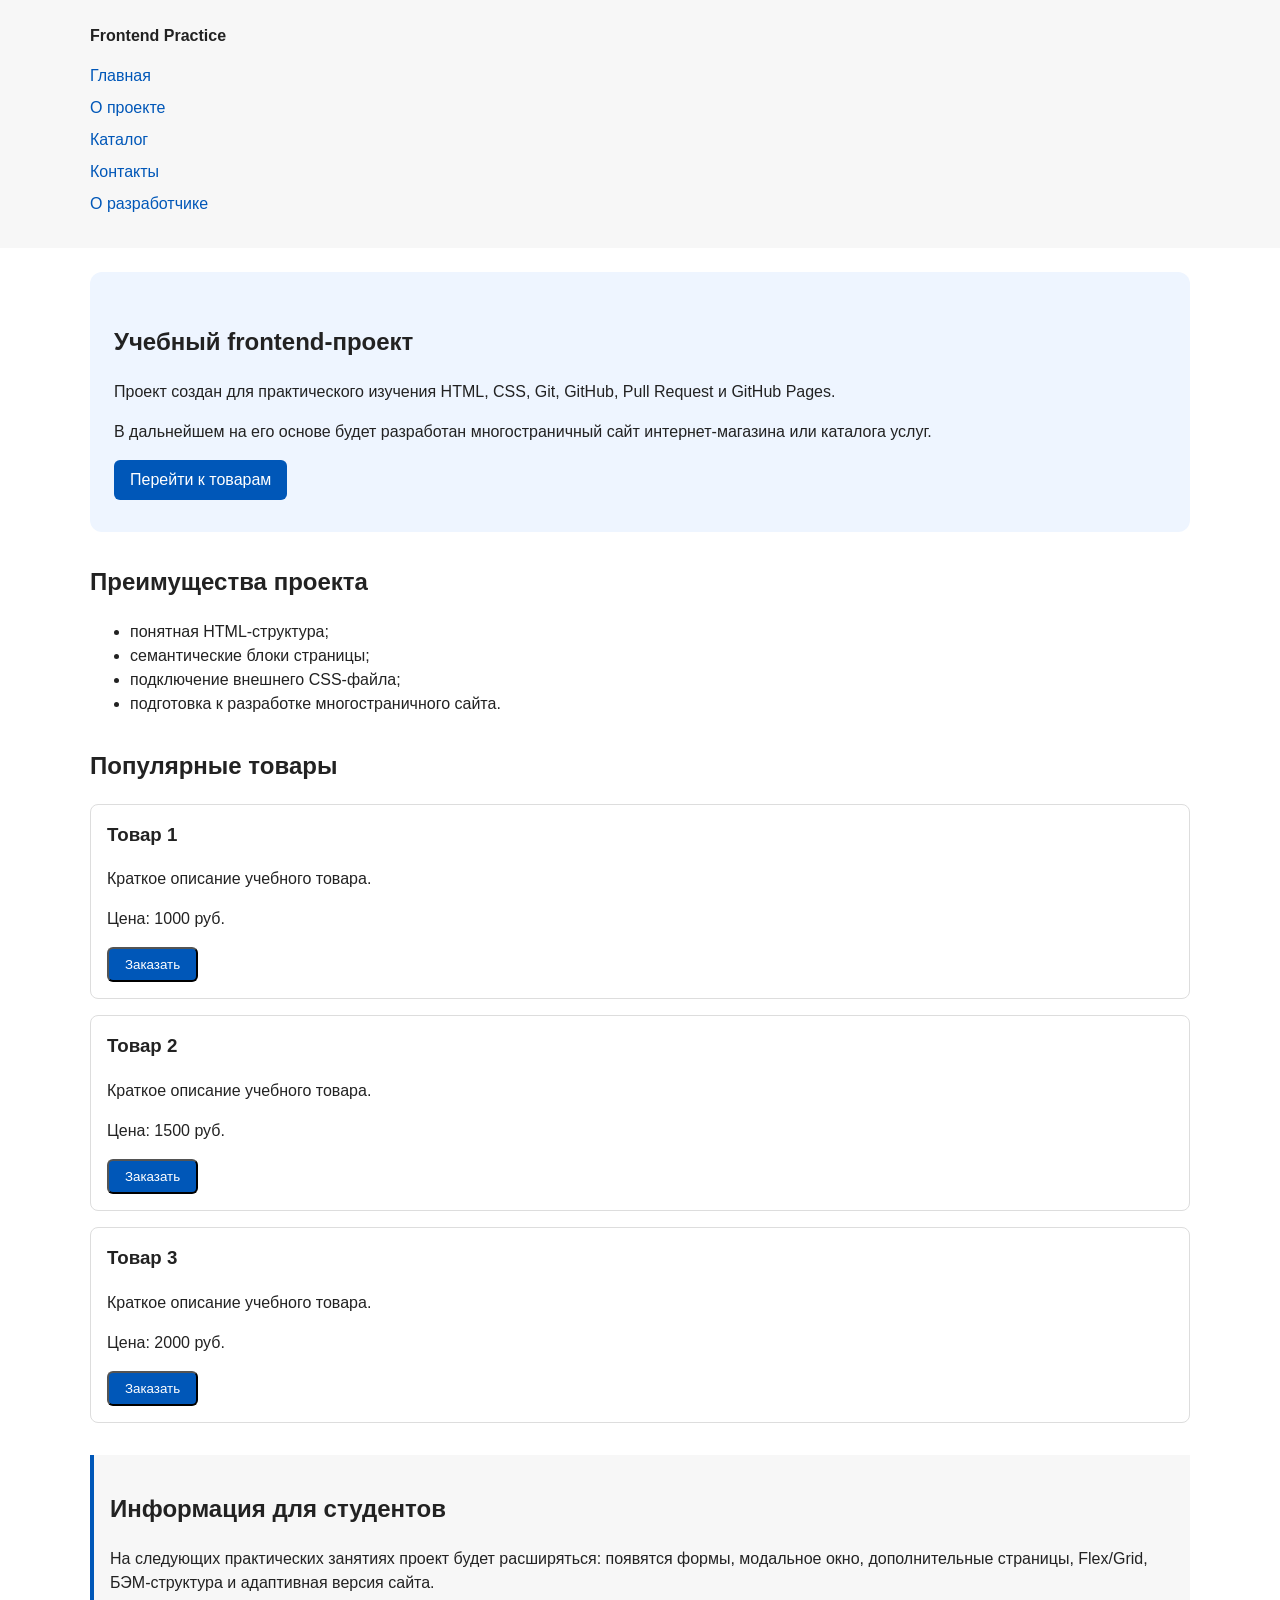
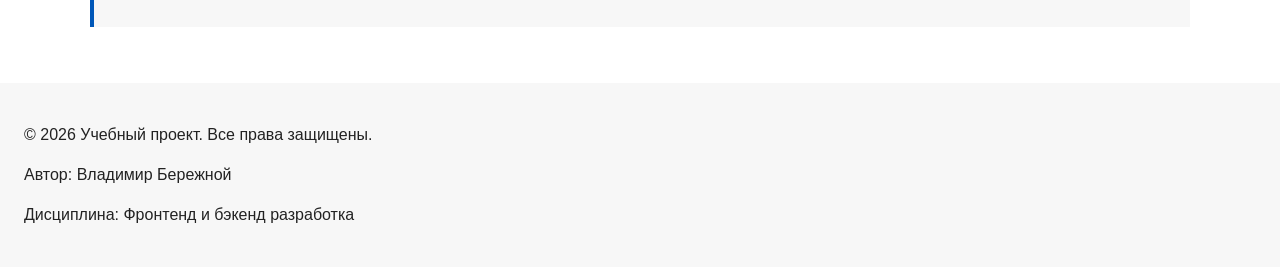
==== index.html @ a344311e "Merge pull request #5 from vladiworld2007-droid/feature/control-work-1 feat: add multi-page structur" ====
<!DOCTYPE html>
<html lang="ru">

<head>
    <meta charset="UTF-8">
    <meta name="viewport" content="width=device-width, initial-scale=1.0">
    <title>Frontend Practice</title>
    <link rel="stylesheet" href="css/style.css">
</head>

<body>

    <header>
        <div class="site-header">
            <a class="site-logo" href="index.html">Frontend Practice</a>

            <nav class="site-nav" aria-label="Основная навигация">
                <ul class="site-nav__list">
    <li><a href="index.html">Главная</a></li>
    <li><a href="pages/about.html">О проекте</a></li>
    <li><a href="pages/catalog.html">Каталог</a></li>
    <li><a href="pages/contacts.html">Контакты</a></li>
    <li><a href="pages/developer.html">О разработчике</a></li>
</ul>
            </nav>
        </div>
    </header>

    <main>

        <section class="hero">
            <h1>Учебный frontend-проект</h1>

            <p>
                Проект создан для практического изучения HTML, CSS, Git,
                GitHub, Pull Request и GitHub Pages.
            </p>

            <p>
                В дальнейшем на его основе будет разработан многостраничный сайт
                интернет-магазина или каталога услуг.
            </p>

            <a class="button" href="#popular">Перейти к товарам</a>
        </section>

        <section class="section" id="advantages">
            <h2>Преимущества проекта</h2>

            <ul class="advantages-list">
                <li>понятная HTML-структура;</li>
                <li>семантические блоки страницы;</li>
                <li>подключение внешнего CSS-файла;</li>
                <li>подготовка к разработке многостраничного сайта.</li>
            </ul>
        </section>

        <section class="section" id="popular">
            <h2>Популярные товары</h2>

            <article class="product-card">
    <h3>Товар 1</h3>
    <p>Краткое описание учебного товара.</p>
    <p>Цена: 1000 руб.</p>
    <button class="button order-button" type="button" data-product="Товар 1">
    Заказать
</button>
</article>

<article class="product-card">
    <h3>Товар 2</h3>
    <p>Краткое описание учебного товара.</p>
    <p>Цена: 1500 руб.</p>
    <button class="button order-button" type="button" data-product="Товар 2">
    Заказать
</button>
</article>

<article class="product-card">
    <h3>Товар 3</h3>
    <p>Краткое описание учебного товара.</p>
    <p>Цена: 2000 руб.</p>
   <button class="button order-button" type="button" data-product="Товар 3">
    Заказать
</button>
</article>
        </section>

        <aside class="aside-info">
            <h2>Информация для студентов</h2>

            <p>
                На следующих практических занятиях проект будет расширяться:
                появятся формы, модальное окно, дополнительные страницы,
                Flex/Grid, БЭМ-структура и адаптивная версия сайта.
            </p>
        </aside>

    </main>

    <footer id="contacts">
        <p>&copy; 2026 Учебный проект. Все права защищены.</p>
        <p>Автор: Владимир Бережной</p>
        <p>Дисциплина: Фронтенд и бэкенд разработка</p>
    </footer>
<dialog class="order-dialog" id="order-dialog" aria-labelledby="order-dialog-title">
    <h2 id="order-dialog-title">Оформление заявки</h2>

    <form class="order-form" id="order-form" action="#" method="post" novalidate>

        <input id="selected-product" name="selected-product" type="hidden">

        <div class="form-field">
            <label for="order-name">Имя</label>
            <input
                id="order-name"
                name="name"
                type="text"
                placeholder="Введите ваше имя"
                minlength="2"
                autocomplete="given-name"
                required
            >
        </div>

        <div class="form-field">
            <label for="order-email">E-mail</label>
            <input
                id="order-email"
                name="email"
                type="email"
                placeholder="example@mail.ru"
                autocomplete="email"
                required
            >
        </div>

        <div class="form-field">
            <label for="order-phone">Телефон</label>
            <input
                id="order-phone"
                name="phone"
                type="tel"
                inputmode="tel"
                placeholder="+7 (900) 000-00-00"
                pattern="^\+7 \(\d{3}\) \d{3}-\d{2}-\d{2}$"
                required
            >
            <small>Формат: +7 (900) 000-00-00</small>
        </div>

        <div class="form-field">
            <label for="order-date">Дата связи</label>
            <input
                id="order-date"
                name="date"
                type="date"
            >
        </div>

        <div class="form-field">
            <label for="order-topic">Тема заявки</label>
            <select id="order-topic" name="topic" required>
                <option value="">Выберите тему</option>
                <option value="product">Заказ товара</option>
                <option value="consultation">Консультация</option>
                <option value="delivery">Доставка</option>
            </select>
        </div>

        <div class="form-field">
            <label for="order-comment">Комментарий</label>
            <textarea
                id="order-comment"
                name="comment"
                rows="4"
                placeholder="Укажите дополнительную информацию"
            ></textarea>
        </div>

        <div class="form-field form-field--checkbox">
            <label>
                <input
                    id="order-agreement"
                    name="agreement"
                    type="checkbox"
                    required
                >
                Я согласен на обработку данных
            </label>
        </div>

        <div class="form-actions">
            <button type="button" id="close-order-dialog">Закрыть</button>
            <button type="submit">Отправить заявку</button>
        </div>

    </form>
</dialog>

<p class="success-message" id="success-message" hidden>
    Форма успешно отправлена!
</p>
<script src="js/main.js"></script>
</body>

</html>
---- css/style.css ----
/* ===============================
   1. Переменные проекта
   =============================== */
:root {
    /* Основные цвета проекта */
    --color-bg: #ffffff;
    --color-text: #222222;
    --color-muted: #666666;
    --color-primary: #0057b8;
    --color-primary-dark: #003f86;
    --color-border: #dddddd;
    --color-surface: #f7f7f7;
    --color-surface-accent: #eef5ff;
    --color-danger: #b00020;
    --color-success: #168a2f;
    --color-success-bg: #eefaf0;
    --color-white: #ffffff;

    /* Отступы */
    --space-xs: 4px;
    --space-sm: 8px;
    --space-md: 16px;
    --space-lg: 24px;
    --space-xl: 32px;

    /* Скругления */
    --radius-sm: 6px;
    --radius-md: 8px;
    --radius-lg: 12px;

    /* Размеры */
    --container-width: 1100px;
}

/* ===============================
   2. Базовые стили
   =============================== */
* {
    box-sizing: border-box;
}

body {
    margin: 0;
    font-family: Arial, sans-serif;
    line-height: 1.5;
    color: var(--color-text);
    background-color: var(--color-bg);
}

header,
main,
footer {
    padding: var(--space-lg);
}

header {
    background-color: var(--color-surface);
}

footer {
    background-color: var(--color-surface);
}

/* ===============================
   3. Шапка и навигация
   =============================== */

.site-header {
    max-width: var(--container-width);
    margin: 0 auto;
}

.site-logo {
    font-weight: bold;
    text-decoration: none;
    color: var(--color-text);
}

.site-nav__list {
    padding: 0;
    margin: 16px 0 0;
    list-style: none;
}

.site-nav__list li {
    margin-bottom: 8px;
}

.site-nav__list a {
    color: var(--color-primary);
    text-decoration: none;
}

.site-nav__list a:hover {
    text-decoration: underline;
}

.site-nav__list a:focus-visible {
    outline: 2px solid var(--color-primary);
    outline-offset: 2px;
    border-radius: var(--radius-sm);
}

.site-nav__list a:active {
    color: var(--color-primary-dark);
}

/* ===============================
   4. Основной контент
   =============================== */

.hero {
    max-width: var(--container-width);
    margin: 0 auto var(--space-xl);
    padding: var(--space-xl) var(--space-lg);
    background-color: var(--color-surface-accent);
    border-radius: var(--radius-lg);
}

.section {
     max-width: var(--container-width);
    margin: 0 auto var(--space-xl);
}

.section h2 {
    margin-top: 0;
}

/* ===============================
   5. Карточки и кнопки
   =============================== */

.product-card {
    margin-bottom: var(--space-md);
    padding: var(--space-md);
    border: 1px solid var(--color-border);
    border-radius: var(--radius-md);
    background-color: var(--color-white);
}

.catalog {
    display: grid;
    grid-template-columns: repeat(3, 1fr);
    gap: var(--space-md);
}

.catalog .product-card {
    margin-bottom: 0;
}

.product-card:hover {
    border-color: var(--color-primary);
}

.product-card h3 {
    margin-top: 0;
}

.button {
    display: inline-block;
    padding: var(--space-sm) var(--space-md);
    color: var(--color-white);
    background-color: var(--color-primary);
    text-decoration: none;
    border-radius: var(--radius-sm);
}

.button:hover {
     background-color: var(--color-primary-dark);
}

.button:focus-visible {
    outline: 2px solid var(--color-primary);
    outline-offset: 2px;
}

.button:active {
    transform: translateY(1px);
}

.button:disabled {
    opacity: 0.6;
    cursor: not-allowed;
}

/* ===============================
   6. Информационный блок
   =============================== */

.aside-info {
    max-width: var(--container-width);
    margin: 0 auto var(--space-xl);
    padding: var(--space-md);
    border-left: 4px solid var(--color-primary);
    background-color: var(--color-surface);
}

.success-message {
    max-width: var(--container-width);
    margin: var(--space-lg) auto;
    padding: var(--space-md);
    border-left: 4px solid var(--color-success);
    background-color: var(--color-success-bg);
}

/* ===============================
   7. Модальное окно и форма
   =============================== */

.order-dialog {
    width: min(500px, 90%);
    padding: var(--space-lg);
    color: var(--color-text);
    background-color: var(--color-bg);
    border: none;
    border-radius: var(--radius-lg);
}

.order-dialog::backdrop {
    background-color: rgba(0, 0, 0, 0.5);
}

.order-dialog h2 {
    margin-top: 0;
}


/* Форма */

.order-form {
    display: flex;
    flex-direction: column;
     gap: var(--space-md);
}

.form-field {
    display: flex;
    flex-direction: column;
    gap: 6px;
}

.form-field label {
    font-weight: bold;
}

.form-field small {
    display: block;
    margin-top: var(--space-xs);
    color: var(--color-muted);
}

.form-field input,
.form-field select,
.form-field textarea {
    width: 100%;
    padding: 10px;
    font: inherit;
    color: var(--color-text);
    background-color: var(--color-bg);
    border: 1px solid var(--color-border);
    border-radius: var(--radius-sm);
}

.form-field input:hover,
.form-field select:hover,
.form-field textarea:hover {
    border-color: var(--color-primary);
}

.form-field input:focus-visible,
.form-field select:focus-visible,
.form-field textarea:focus-visible {
    outline: 2px solid var(--color-primary);
    outline-offset: 3px;
}

.form-field input:not(:placeholder-shown):invalid {
    border-color: var(--color-danger);
}

.form-field select:invalid {
    border-color: var(--color-danger);
}

[aria-invalid="true"] {
    border-color: var(--color-danger);
}

.form-field textarea {
    resize: vertical;
}

.form-field--checkbox {
    flex-direction: row;
}

.form-field--checkbox label {
    display: flex;
    align-items: center;
     gap: var(--space-sm);
    font-weight: normal;
}

.form-field--checkbox input {
    width: auto;
}


/* Кнопки формы */

.form-actions {
    display: flex;
    gap: 12px;
    justify-content: flex-end;
}

.form-actions button {
    padding: 10px var(--space-md);
    border: none;
    border-radius: var(--radius-sm);
    cursor: pointer;
}

.form-actions button[type="submit"] {
    color: var(--color-white);
    background-color: var(--color-primary);
}

.form-actions button[type="submit"]:hover {
    background-color: var(--color-primary-dark);
}

.form-actions button:focus-visible {
    outline: 2px solid var(--color-primary);
    outline-offset: 2px;
}

.form-actions button:active {
    transform: translateY(1px);
}

.form-actions button:disabled {
    opacity: 0.6;
    cursor: not-allowed;
}
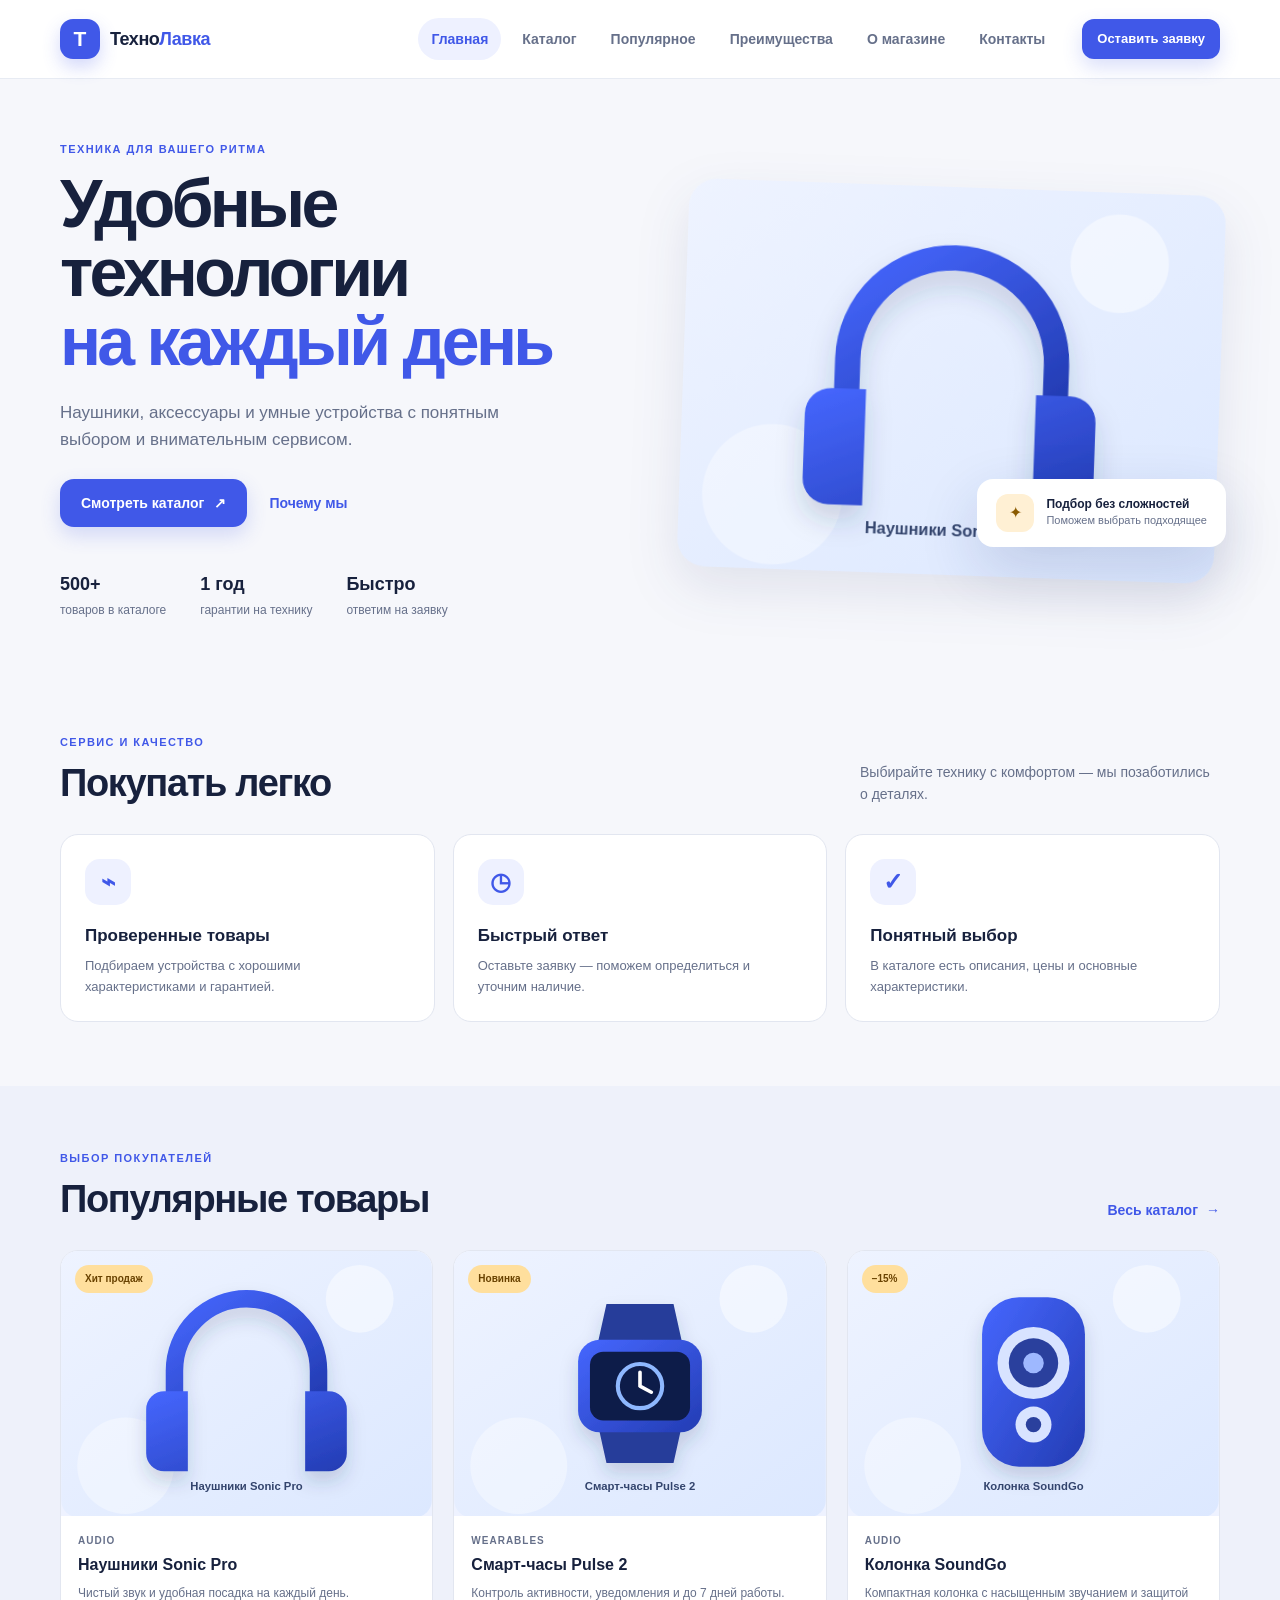
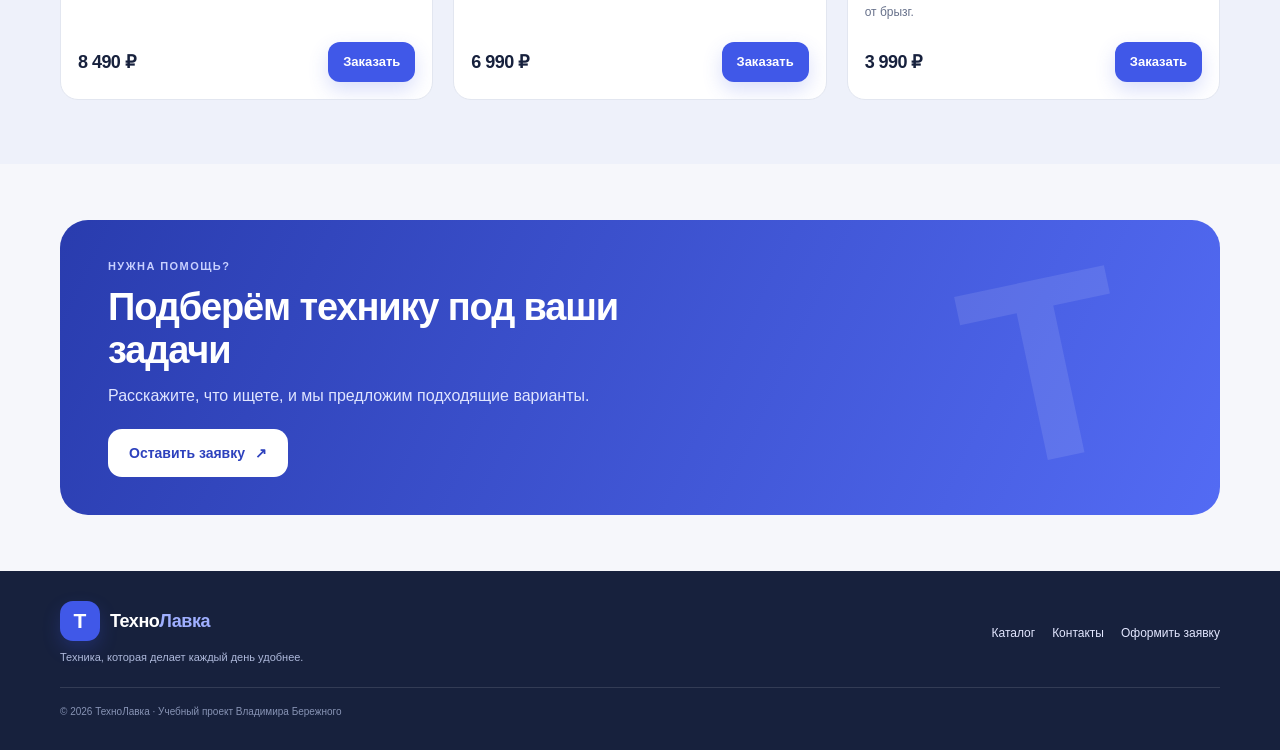
==== commit 19fae74a: "Complete frontend practices 5-8" ====
--- a/index.html
+++ b/index.html
@@ -1,207 +1,68 @@
-<!DOCTYPE html>
+<!doctype html>
 <html lang="ru">
-
 <head>
-    <meta charset="UTF-8">
-    <meta name="viewport" content="width=device-width, initial-scale=1.0">
-    <title>Frontend Practice</title>
-    <link rel="stylesheet" href="css/style.css">
+  <meta charset="utf-8">
+  <meta name="viewport" content="width=device-width, initial-scale=1">
+  <meta name="description" content="Наушники, аксессуары и умные устройства. Выбирайте технику для учёбы, работы и отдыха.">
+  <meta property="og:type" content="website">
+  <meta property="og:title" content="ТехноЛавка — техника для жизни">
+  <meta property="og:description" content="Наушники, аксессуары и умные устройства. Выбирайте технику для учёбы, работы и отдыха.">
+  <meta property="og:url" content="https://vladiworld2007-droid.github.io/frontend-practice/">
+  <meta property="og:image" content="https://vladiworld2007-droid.github.io/frontend-practice/images/og-cover.svg">
+  <meta name="theme-color" content="#f6f7fb">
+  <title>ТехноЛавка — техника для жизни</title>
+  <link rel="icon" href="images/mark.svg" type="image/svg+xml">
+  <link rel="stylesheet" href="css/style.css">
+  <script src="js/main.js" defer></script>
 </head>
-
 <body>
-
-    <header>
-        <div class="site-header">
-            <a class="site-logo" href="index.html">Frontend Practice</a>
-
-            <nav class="site-nav" aria-label="Основная навигация">
-                <ul class="site-nav__list">
-    <li><a href="index.html">Главная</a></li>
-    <li><a href="pages/about.html">О проекте</a></li>
-    <li><a href="pages/catalog.html">Каталог</a></li>
-    <li><a href="pages/contacts.html">Контакты</a></li>
-    <li><a href="pages/developer.html">О разработчике</a></li>
-</ul>
-            </nav>
-        </div>
-    </header>
-
-    <main>
-
-        <section class="hero">
-            <h1>Учебный frontend-проект</h1>
-
-            <p>
-                Проект создан для практического изучения HTML, CSS, Git,
-                GitHub, Pull Request и GitHub Pages.
-            </p>
-
-            <p>
-                В дальнейшем на его основе будет разработан многостраничный сайт
-                интернет-магазина или каталога услуг.
-            </p>
-
-            <a class="button" href="#popular">Перейти к товарам</a>
-        </section>
-
-        <section class="section" id="advantages">
-            <h2>Преимущества проекта</h2>
-
-            <ul class="advantages-list">
-                <li>понятная HTML-структура;</li>
-                <li>семантические блоки страницы;</li>
-                <li>подключение внешнего CSS-файла;</li>
-                <li>подготовка к разработке многостраничного сайта.</li>
-            </ul>
-        </section>
-
-        <section class="section" id="popular">
-            <h2>Популярные товары</h2>
-
-            <article class="product-card">
-    <h3>Товар 1</h3>
-    <p>Краткое описание учебного товара.</p>
-    <p>Цена: 1000 руб.</p>
-    <button class="button order-button" type="button" data-product="Товар 1">
-    Заказать
-</button>
-</article>
-
-<article class="product-card">
-    <h3>Товар 2</h3>
-    <p>Краткое описание учебного товара.</p>
-    <p>Цена: 1500 руб.</p>
-    <button class="button order-button" type="button" data-product="Товар 2">
-    Заказать
-</button>
-</article>
-
-<article class="product-card">
-    <h3>Товар 3</h3>
-    <p>Краткое описание учебного товара.</p>
-    <p>Цена: 2000 руб.</p>
-   <button class="button order-button" type="button" data-product="Товар 3">
-    Заказать
-</button>
-</article>
-        </section>
-
-        <aside class="aside-info">
-            <h2>Информация для студентов</h2>
-
-            <p>
-                На следующих практических занятиях проект будет расширяться:
-                появятся формы, модальное окно, дополнительные страницы,
-                Flex/Grid, БЭМ-структура и адаптивная версия сайта.
-            </p>
-        </aside>
-
-    </main>
-
-    <footer id="contacts">
-        <p>&copy; 2026 Учебный проект. Все права защищены.</p>
-        <p>Автор: Владимир Бережной</p>
-        <p>Дисциплина: Фронтенд и бэкенд разработка</p>
-    </footer>
+<a class="skip-link" href="#main-content">Перейти к содержимому</a>
+<header class="site-header"><div class="site-header__inner container">
+  <a class="site-logo" href="index.html" aria-label="ТехноЛавка — главная"><span class="site-logo__mark" aria-hidden="true">Т</span><span class="site-logo__text">Техно<span>Лавка</span></span></a>
+  <nav class="site-nav" aria-label="Основная навигация"><ul class="site-nav__list"><li class="site-nav__item"><a class="site-nav__link site-nav__link--active" href="index.html" aria-current="page">Главная</a></li><li class="site-nav__item"><a class="site-nav__link" href="catalog.html">Каталог</a></li><li class="site-nav__item"><a class="site-nav__link" href="index.html#popular">Популярное</a></li><li class="site-nav__item"><a class="site-nav__link" href="index.html#advantages">Преимущества</a></li><li class="site-nav__item"><a class="site-nav__link" href="pages/about.html">О магазине</a></li><li class="site-nav__item"><a class="site-nav__link" href="contacts.html">Контакты</a></li></ul></nav>
+  <a class="button button--small button--primary site-header__action" href="order.html">Оставить заявку</a>
+</div></header>
+<main id="main-content">
+  <section class="hero container" aria-labelledby="hero-title"><div class="hero__content"><p class="eyebrow">Техника для вашего ритма</p><h1 class="hero__title" id="hero-title">Удобные технологии <span>на каждый день</span></h1><p class="hero__text">Наушники, аксессуары и умные устройства с понятным выбором и внимательным сервисом.</p><div class="hero__actions"><a class="button button--primary" href="catalog.html">Смотреть каталог <span aria-hidden="true">↗</span></a><a class="text-link" href="#advantages">Почему мы</a></div><ul class="hero__facts"><li><strong>500+</strong><span>товаров в каталоге</span></li><li><strong>1 год</strong><span>гарантии на технику</span></li><li><strong>Быстро</strong><span>ответим на заявку</span></li></ul></div><div class="hero__visual"><div class="hero__glow"></div><img class="hero__image" src="images/headphones.svg" alt="Наушники Sonic Pro"><div class="hero__note"><span class="hero__note-icon" aria-hidden="true">✦</span><span><strong>Подбор без сложностей</strong><small>Поможем выбрать подходящее</small></span></div></div></section>
+  <section class="section container" id="advantages" aria-labelledby="advantages-title"><div class="section-heading"><div><p class="eyebrow">Сервис и качество</p><h2 class="section-heading__title" id="advantages-title">Покупать легко</h2></div><p class="section-heading__text">Выбирайте технику с комфортом — мы позаботились о деталях.</p></div><div class="benefits-grid">
+    <article class="benefit-card"><span class="benefit-card__icon" aria-hidden="true">⌁</span><h3 class="benefit-card__title">Проверенные товары</h3><p class="benefit-card__text">Подбираем устройства с хорошими характеристиками и гарантией.</p></article>
+    <article class="benefit-card"><span class="benefit-card__icon" aria-hidden="true">◷</span><h3 class="benefit-card__title">Быстрый ответ</h3><p class="benefit-card__text">Оставьте заявку — поможем определиться и уточним наличие.</p></article>
+    <article class="benefit-card"><span class="benefit-card__icon" aria-hidden="true">✓</span><h3 class="benefit-card__title">Понятный выбор</h3><p class="benefit-card__text">В каталоге есть описания, цены и основные характеристики.</p></article>
+  </div></section>
+  <section class="section section--tinted" id="popular" aria-labelledby="popular-title"><div class="container"><div class="section-heading"><div><p class="eyebrow">Выбор покупателей</p><h2 class="section-heading__title" id="popular-title">Популярные товары</h2></div><a class="text-link" href="catalog.html">Весь каталог <span aria-hidden="true">→</span></a></div><div class="products-grid products-grid--featured"><article class="product-card">
+  <a class="product-card__visual" href="product.html" aria-label="Подробнее: Наушники Sonic Pro"><img class="product-card__image" src="images/headphones.svg" alt="Наушники Sonic Pro"><span class="product-card__badge">Хит продаж</span></a>
+  <div class="product-card__body"><p class="product-card__category">audio</p><h3 class="product-card__title"><a href="product.html">Наушники Sonic Pro</a></h3><p class="product-card__description">Чистый звук и удобная посадка на каждый день.</p>
+    <div class="product-card__bottom"><p class="product-card__price">8 490 ₽</p><button class="button button--small button--primary product-card__button" type="button" data-dialog-open data-product="Наушники Sonic Pro">Заказать</button></div>
+  </div>
+</article><article class="product-card">
+  <a class="product-card__visual" href="product.html" aria-label="Подробнее: Смарт-часы Pulse 2"><img class="product-card__image" src="images/watch.svg" alt="Смарт-часы Pulse 2"><span class="product-card__badge">Новинка</span></a>
+  <div class="product-card__body"><p class="product-card__category">wearables</p><h3 class="product-card__title"><a href="product.html">Смарт-часы Pulse 2</a></h3><p class="product-card__description">Контроль активности, уведомления и до 7 дней работы.</p>
+    <div class="product-card__bottom"><p class="product-card__price">6 990 ₽</p><button class="button button--small button--primary product-card__button" type="button" data-dialog-open data-product="Смарт-часы Pulse 2">Заказать</button></div>
+  </div>
+</article><article class="product-card">
+  <a class="product-card__visual" href="product.html" aria-label="Подробнее: Колонка SoundGo"><img class="product-card__image" src="images/speaker.svg" alt="Колонка SoundGo"><span class="product-card__badge">−15%</span></a>
+  <div class="product-card__body"><p class="product-card__category">audio</p><h3 class="product-card__title"><a href="product.html">Колонка SoundGo</a></h3><p class="product-card__description">Компактная колонка с насыщенным звучанием и защитой от брызг.</p>
+    <div class="product-card__bottom"><p class="product-card__price">3 990 ₽</p><button class="button button--small button--primary product-card__button" type="button" data-dialog-open data-product="Колонка SoundGo">Заказать</button></div>
+  </div>
+</article></div></div></section>
+  <section class="promo container"><div class="promo__content"><p class="eyebrow">Нужна помощь?</p><h2 class="promo__title">Подберём технику под ваши задачи</h2><p class="promo__text">Расскажите, что ищете, и мы предложим подходящие варианты.</p><a class="button button--light" href="order.html">Оставить заявку <span aria-hidden="true">↗</span></a></div><div class="promo__decoration" aria-hidden="true">Т</div></section>
+</main>
+<footer class="site-footer"><div class="container site-footer__inner">
+      <div><a class="site-logo site-logo--footer" href="index.html"><span class="site-logo__mark" aria-hidden="true">Т</span><span class="site-logo__text">Техно<span>Лавка</span></span></a><p class="site-footer__note">Техника, которая делает каждый день удобнее.</p></div>
+      <div class="site-footer__links"><a href="catalog.html">Каталог</a><a href="contacts.html">Контакты</a><a href="order.html">Оформить заявку</a></div>
+      <p class="site-footer__copy">© 2026 ТехноЛавка · Учебный проект Владимира Бережного</p>
+    </div></footer>
 <dialog class="order-dialog" id="order-dialog" aria-labelledby="order-dialog-title">
-    <h2 id="order-dialog-title">Оформление заявки</h2>
-
-    <form class="order-form" id="order-form" action="#" method="post" novalidate>
-
-        <input id="selected-product" name="selected-product" type="hidden">
-
-        <div class="form-field">
-            <label for="order-name">Имя</label>
-            <input
-                id="order-name"
-                name="name"
-                type="text"
-                placeholder="Введите ваше имя"
-                minlength="2"
-                autocomplete="given-name"
-                required
-            >
-        </div>
-
-        <div class="form-field">
-            <label for="order-email">E-mail</label>
-            <input
-                id="order-email"
-                name="email"
-                type="email"
-                placeholder="example@mail.ru"
-                autocomplete="email"
-                required
-            >
-        </div>
-
-        <div class="form-field">
-            <label for="order-phone">Телефон</label>
-            <input
-                id="order-phone"
-                name="phone"
-                type="tel"
-                inputmode="tel"
-                placeholder="+7 (900) 000-00-00"
-                pattern="^\+7 \(\d{3}\) \d{3}-\d{2}-\d{2}$"
-                required
-            >
-            <small>Формат: +7 (900) 000-00-00</small>
-        </div>
-
-        <div class="form-field">
-            <label for="order-date">Дата связи</label>
-            <input
-                id="order-date"
-                name="date"
-                type="date"
-            >
-        </div>
-
-        <div class="form-field">
-            <label for="order-topic">Тема заявки</label>
-            <select id="order-topic" name="topic" required>
-                <option value="">Выберите тему</option>
-                <option value="product">Заказ товара</option>
-                <option value="consultation">Консультация</option>
-                <option value="delivery">Доставка</option>
-            </select>
-        </div>
-
-        <div class="form-field">
-            <label for="order-comment">Комментарий</label>
-            <textarea
-                id="order-comment"
-                name="comment"
-                rows="4"
-                placeholder="Укажите дополнительную информацию"
-            ></textarea>
-        </div>
-
-        <div class="form-field form-field--checkbox">
-            <label>
-                <input
-                    id="order-agreement"
-                    name="agreement"
-                    type="checkbox"
-                    required
-                >
-                Я согласен на обработку данных
-            </label>
-        </div>
-
-        <div class="form-actions">
-            <button type="button" id="close-order-dialog">Закрыть</button>
-            <button type="submit">Отправить заявку</button>
-        </div>
-
-    </form>
+  <div class="order-dialog__header"><p class="eyebrow">Быстрая заявка</p><h2 class="order-dialog__title" id="order-dialog-title">Оформить заказ</h2><button class="icon-button order-dialog__close" type="button" data-dialog-close aria-label="Закрыть окно">×</button></div>
+  <p class="order-dialog__intro">Оставьте контакты, и мы свяжемся с вами для подтверждения.</p>
+  <form class="order-form" id="order-form">
+    <input id="selected-product" name="product" type="hidden">
+    <div class="form-field"><label class="form-field__label" for="dialog-name">Имя</label><input class="form-field__control" id="dialog-name" name="name" type="text" minlength="2" autocomplete="name" placeholder="Как к вам обращаться?" required></div>
+    <div class="form-field"><label class="form-field__label" for="dialog-phone">Телефон</label><input class="form-field__control" id="dialog-phone" name="phone" type="tel" autocomplete="tel" placeholder="+7 (900) 000-00-00" pattern="^\+7 \(\d{3}\) \d{3}-\d{2}-\d{2}$" required><small class="form-field__hint">Формат: +7 (900) 000-00-00</small></div>
+    <label class="form-check"><input class="form-check__input" name="agreement" type="checkbox" required><span class="form-check__label">Согласен на обработку данных</span></label>
+    <div class="order-form__actions"><button class="button button--primary" type="submit">Отправить заявку</button><button class="button button--quiet" type="button" data-dialog-close>Отмена</button></div>
+  </form>
+  <p class="form-status" id="dialog-status" role="status" hidden>Заявка принята. Мы скоро свяжемся с вами.</p>
 </dialog>
-
-<p class="success-message" id="success-message" hidden>
-    Форма успешно отправлена!
-</p>
-<script src="js/main.js"></script>
 </body>
-
 </html>
--- a/css/style.css
+++ b/css/style.css
@@ -1,345 +1,304 @@
-/* ===============================
-   1. Переменные проекта
-   =============================== */
+/* ТехноЛавка — базовые стили проекта */
 :root {
-    /* Основные цвета проекта */
-    --color-bg: #ffffff;
-    --color-text: #222222;
-    --color-muted: #666666;
-    --color-primary: #0057b8;
-    --color-primary-dark: #003f86;
-    --color-border: #dddddd;
-    --color-surface: #f7f7f7;
-    --color-surface-accent: #eef5ff;
-    --color-danger: #b00020;
-    --color-success: #168a2f;
-    --color-success-bg: #eefaf0;
-    --color-white: #ffffff;
-
-    /* Отступы */
-    --space-xs: 4px;
-    --space-sm: 8px;
-    --space-md: 16px;
-    --space-lg: 24px;
-    --space-xl: 32px;
-
-    /* Скругления */
-    --radius-sm: 6px;
-    --radius-md: 8px;
-    --radius-lg: 12px;
-
-    /* Размеры */
-    --container-width: 1100px;
+  --color-bg: #f6f7fb;
+  --color-surface: #ffffff;
+  --color-surface-soft: #eef1ff;
+  --color-text: #17213d;
+  --color-muted: #66708a;
+  --color-primary: #4058e8;
+  --color-primary-dark: #2d41bd;
+  --color-accent: #ffbd59;
+  --color-border: #e2e6f0;
+  --color-success: #16754a;
+  --color-success-bg: #eaf8f0;
+  --color-danger: #b42335;
+  --color-white: #fff;
+  --shadow-card: 0 16px 42px rgba(24, 38, 81, .08);
+  --shadow-float: 0 22px 60px rgba(27, 43, 103, .16);
+  --space-xs: 4px;
+  --space-sm: 8px;
+  --space-md: 16px;
+  --space-lg: 24px;
+  --space-xl: 40px;
+  --space-2xl: 64px;
+  --radius-sm: 10px;
+  --radius-md: 18px;
+  --radius-lg: 28px;
+  --container-width: 1160px;
 }
 
-/* ===============================
-   2. Базовые стили
-   =============================== */
-* {
-    box-sizing: border-box;
+* { box-sizing: border-box; }
+html { scroll-behavior: smooth; scroll-padding-top: 90px; }
+body { margin: 0; color: var(--color-text); background: var(--color-bg); font-family: Inter, "Segoe UI", Arial, sans-serif; line-height: 1.6; }
+img { display: block; max-width: 100%; }
+a { color: inherit; }
+button, input, select, textarea { font: inherit; }
+button { cursor: pointer; }
+:focus-visible { outline: 3px solid var(--color-accent); outline-offset: 3px; }
+::selection { color: var(--color-text); background: #dce2ff; }
+.container { width: min(var(--container-width), calc(100% - 40px)); margin-inline: auto; }
+.visually-hidden { position: absolute; width: 1px; height: 1px; padding: 0; margin: -1px; overflow: hidden; clip: rect(0,0,0,0); white-space: nowrap; border: 0; }
+.skip-link { position: absolute; z-index: 20; top: 8px; left: 8px; padding: 10px 14px; color: var(--color-white); background: var(--color-text); border-radius: var(--radius-sm); transform: translateY(-150%); }
+.skip-link:focus { transform: translateY(0); }
+
+/* Шапка и навигация */
+.site-header { position: sticky; z-index: 10; top: 0; background: rgba(255,255,255,.92); border-bottom: 1px solid rgba(226,230,240,.8); backdrop-filter: blur(14px); }
+.site-header__inner { display: flex; min-height: 78px; align-items: center; justify-content: space-between; gap: var(--space-lg); }
+.site-logo { display: inline-flex; flex: 0 0 auto; align-items: center; gap: 10px; color: var(--color-text); text-decoration: none; }
+.site-logo__mark { display: grid; width: 40px; height: 40px; place-items: center; color: var(--color-white); background: var(--color-primary); border-radius: 13px; font-size: 21px; font-weight: 800; box-shadow: 0 8px 18px rgba(64,88,232,.23); }
+.site-logo__text { font-size: 18px; font-weight: 800; letter-spacing: -.5px; }
+.site-logo__text span { color: var(--color-primary); }
+.site-nav { margin-left: auto; }
+.site-nav__list { display: flex; align-items: center; gap: 8px; padding: 0; margin: 0; list-style: none; }
+.site-nav__link { display: inline-flex; padding: 10px 13px; color: var(--color-muted); border-radius: 999px; font-size: 14px; font-weight: 650; text-decoration: none; transition: color .18s ease, background-color .18s ease; }
+.site-nav__link:hover, .site-nav__link--active { color: var(--color-primary); background: var(--color-surface-soft); }
+.site-header__action { flex: 0 0 auto; }
+
+/* Кнопки и текстовые элементы */
+.button { display: inline-flex; min-height: 48px; align-items: center; justify-content: center; gap: 10px; padding: 12px 20px; border: 1px solid transparent; border-radius: 14px; font-size: 14px; font-weight: 750; text-decoration: none; transition: transform .18s ease, background-color .18s ease, box-shadow .18s ease; }
+.button:hover { transform: translateY(-2px); }
+.button:active { transform: translateY(0); }
+.button--primary { color: var(--color-white); background: var(--color-primary); box-shadow: 0 8px 20px rgba(64,88,232,.2); }
+.button--primary:hover { background: var(--color-primary-dark); box-shadow: 0 12px 24px rgba(64,88,232,.27); }
+.button--small { min-height: 40px; padding: 9px 14px; border-radius: 12px; font-size: 13px; }
+.button--outline { color: var(--color-primary); background: var(--color-white); border-color: var(--color-border); }
+.button--outline:hover { background: var(--color-surface-soft); border-color: #bdc7ff; }
+.button--quiet { color: var(--color-muted); background: var(--color-white); border-color: var(--color-border); }
+.button--light { color: var(--color-primary-dark); background: var(--color-white); }
+.button--light:hover { background: #f1f3ff; }
+.text-link { display: inline-flex; align-items: center; gap: 8px; color: var(--color-primary); font-size: 14px; font-weight: 750; text-decoration: none; }
+.text-link:hover { color: var(--color-primary-dark); text-decoration: underline; text-underline-offset: 4px; }
+.eyebrow { margin: 0 0 10px; color: var(--color-primary); font-size: 11px; font-weight: 850; letter-spacing: .13em; text-transform: uppercase; }
+
+/* Главная страница */
+.hero { position: relative; display: grid; grid-template-columns: 1.05fr .95fr; align-items: center; gap: 30px; min-height: 475px; padding-block: 50px 38px; }
+.hero__content { position: relative; z-index: 1; padding: 12px 0; }
+.hero__title { max-width: 640px; margin: 0; font-size: clamp(42px, 5.4vw, 68px); line-height: 1.02; letter-spacing: -.055em; }
+.hero__title span { display: block; color: var(--color-primary); }
+.hero__text { max-width: 500px; margin: 22px 0 26px; color: var(--color-muted); font-size: 17px; }
+.hero__actions { display: flex; flex-wrap: wrap; align-items: center; gap: 22px; }
+.hero__facts { display: flex; flex-wrap: wrap; gap: 34px; padding: 0; margin: 43px 0 0; list-style: none; }
+.hero__facts li { display: grid; gap: 2px; }
+.hero__facts strong { font-size: 18px; }
+.hero__facts span { color: var(--color-muted); font-size: 12px; }
+.hero__visual { position: relative; min-width: 0; }
+.hero__glow { position: absolute; inset: 9% 3%; background: radial-gradient(ellipse, #d8dfff 0%, rgba(219,225,255,.22) 65%, transparent 73%); }
+.hero__image { position: relative; width: 100%; border-radius: var(--radius-lg); filter: drop-shadow(0 20px 25px rgba(27,43,103,.1)); transform: rotate(2deg); }
+.hero__note { position: absolute; right: -6px; bottom: 28px; display: flex; align-items: center; gap: 12px; padding: 14px 18px; background: var(--color-white); border: 1px solid rgba(255,255,255,.8); border-radius: 16px; box-shadow: var(--shadow-float); }
+.hero__note-icon { display: grid; width: 38px; height: 38px; place-items: center; color: #8b5b00; background: #fff0d4; border-radius: 12px; }
+.hero__note span:last-child { display: grid; line-height: 1.4; }
+.hero__note strong { font-size: 12px; }
+.hero__note small { color: var(--color-muted); font-size: 11px; }
+.section { padding-block: var(--space-2xl); }
+.section--tinted { background: #eef1fa; }
+.section-heading { display: flex; align-items: end; justify-content: space-between; gap: 24px; margin-bottom: 28px; }
+.section-heading__title { margin: 0; font-size: clamp(28px, 3vw, 38px); line-height: 1.15; letter-spacing: -.035em; }
+.section-heading__text { max-width: 360px; margin: 0; color: var(--color-muted); font-size: 14px; }
+.benefits-grid { display: grid; grid-template-columns: repeat(3, 1fr); gap: 18px; }
+.benefit-card { padding: 24px; background: var(--color-surface); border: 1px solid var(--color-border); border-radius: var(--radius-md); transition: transform .2s ease, box-shadow .2s ease; }
+.benefit-card:hover { transform: translateY(-4px); box-shadow: var(--shadow-card); }
+.benefit-card__icon { display: grid; width: 46px; height: 46px; place-items: center; color: var(--color-primary); background: var(--color-surface-soft); border-radius: 15px; font-size: 24px; font-weight: 800; }
+.benefit-card__title { margin: 17px 0 7px; font-size: 17px; }
+.benefit-card__text { margin: 0; color: var(--color-muted); font-size: 13px; }
+.promo { position: relative; display: flex; min-height: 260px; align-items: center; justify-content: space-between; overflow: hidden; margin-block: 56px; padding: 38px 48px; color: var(--color-white); background: linear-gradient(115deg, #293cae, #536bf4); border-radius: var(--radius-lg); }
+.promo__content { position: relative; z-index: 1; max-width: 590px; }
+.promo__content .eyebrow { color: #c8d0ff; }
+.promo__title { margin: 0; font-size: clamp(26px, 3.4vw, 38px); line-height: 1.12; letter-spacing: -.03em; }
+.promo__text { margin: 12px 0 20px; color: #e0e5ff; }
+.promo__decoration { position: absolute; right: 8%; color: rgba(255,255,255,.1); font-size: 260px; font-weight: 900; line-height: 1; transform: rotate(-12deg); }
+
+/* Каталог и карточки */
+.products-grid { display: grid; grid-template-columns: repeat(3, minmax(0, 1fr)); gap: 20px; }
+.products-grid--featured { grid-template-columns: repeat(3, minmax(0, 1fr)); }
+.product-card { display: flex; min-width: 0; flex-direction: column; overflow: hidden; background: var(--color-surface); border: 1px solid var(--color-border); border-radius: var(--radius-md); transition: transform .2s ease, box-shadow .2s ease, border-color .2s ease; }
+.product-card:hover { transform: translateY(-4px); border-color: #c7d0ff; box-shadow: var(--shadow-card); }
+.product-card__visual { position: relative; display: block; overflow: hidden; background: #eef2ff; }
+.product-card__image { width: 100%; aspect-ratio: 1.4; object-fit: cover; transition: transform .3s ease; }
+.product-card:hover .product-card__image { transform: scale(1.035); }
+.product-card__badge { position: absolute; top: 14px; left: 14px; padding: 6px 10px; color: #694200; background: #ffdf9d; border-radius: 999px; font-size: 10px; font-weight: 850; }
+.product-card__body { display: flex; flex: 1; flex-direction: column; padding: 17px; }
+.product-card__category { margin: 0 0 5px; color: var(--color-muted); font-size: 10px; font-weight: 800; letter-spacing: .1em; text-transform: uppercase; }
+.product-card__title { margin: 0; font-size: 16px; line-height: 1.35; }
+.product-card__title a { text-decoration: none; }
+.product-card__title a:hover { color: var(--color-primary); }
+.product-card__description { min-height: 42px; margin: 8px 0 16px; color: var(--color-muted); font-size: 12px; }
+.product-card__bottom { display: flex; align-items: center; justify-content: space-between; gap: 10px; margin-top: auto; }
+.product-card__price { margin: 0; font-size: 18px; font-weight: 850; letter-spacing: -.03em; }
+.page-intro { padding-block: 45px 26px; }
+.page-intro__title { margin: 0; font-size: clamp(36px, 5vw, 54px); line-height: 1.05; letter-spacing: -.05em; }
+.page-intro__text { max-width: 620px; margin: 14px 0 0; color: var(--color-muted); font-size: 16px; }
+.breadcrumbs { padding-top: 24px; }
+.breadcrumbs__list { display: flex; flex-wrap: wrap; gap: 8px; padding: 0; margin: 0; color: var(--color-muted); font-size: 12px; list-style: none; }
+.breadcrumbs__item + .breadcrumbs__item::before { content: '/'; margin-right: 8px; color: #aab1c3; }
+.breadcrumbs__item a { text-decoration: none; }
+.breadcrumbs__item a:hover { color: var(--color-primary); }
+.catalog-layout { display: grid; grid-template-columns: 250px minmax(0, 1fr); align-items: start; gap: 26px; padding-bottom: var(--space-2xl); }
+.filter-panel { padding: 22px; background: var(--color-surface); border: 1px solid var(--color-border); border-radius: var(--radius-md); }
+.filter-panel__eyebrow { margin: 0 0 4px; color: var(--color-primary); font-size: 10px; font-weight: 850; letter-spacing: .12em; text-transform: uppercase; }
+.filter-panel__title { margin: 0 0 19px; font-size: 22px; }
+.filter-form { display: grid; gap: 17px; }
+.filter-form__group { display: grid; gap: 10px; padding: 0; margin: 0; border: 0; }
+.filter-form__submit { width: 100%; }
+.filter-panel__note { margin: 0; color: var(--color-muted); font-size: 11px; }
+.catalog-results__top { display: flex; align-items: center; justify-content: space-between; gap: 15px; margin-bottom: 16px; }
+.catalog-results__top p { margin: 0; color: var(--color-muted); font-size: 13px; }
+.catalog-results__top strong { color: var(--color-text); }
+.sort-control { display: flex; align-items: center; gap: 8px; color: var(--color-muted); font-size: 12px; }
+.sort-control .form-field__control { width: auto; min-height: 38px; padding-block: 7px; }
+
+/* Страница товара */
+.product-detail { display: grid; grid-template-columns: 1fr 1fr; align-items: center; gap: 48px; padding-block: 28px 56px; }
+.product-detail__visual { position: relative; overflow: hidden; border-radius: var(--radius-lg); }
+.product-detail__image { width: 100%; border-radius: var(--radius-lg); }
+.product-detail__badge { position: absolute; z-index: 1; top: 18px; left: 18px; padding: 7px 12px; color: #694200; background: #ffdf9d; border-radius: 99px; font-size: 11px; font-weight: 850; }
+.product-detail__content { padding-block: 20px; }
+.product-detail__title { margin: 0; font-size: clamp(34px, 4vw, 48px); line-height: 1.05; letter-spacing: -.05em; }
+.product-detail__lead { margin: 17px 0; color: var(--color-muted); font-size: 16px; }
+.product-detail__rating { display: flex; align-items: center; gap: 10px; color: var(--color-muted); font-size: 12px; }
+.product-detail__rating span:first-child { color: #eea528; letter-spacing: 2px; }
+.product-detail__price { display: flex; flex-wrap: wrap; align-items: baseline; gap: 14px; margin: 23px 0; font-size: 32px; font-weight: 900; letter-spacing: -.04em; }
+.product-detail__price span { color: var(--color-muted); font-size: 12px; font-weight: 600; letter-spacing: 0; }
+.product-detail__actions { display: flex; flex-wrap: wrap; gap: 10px; }
+.product-detail__delivery { margin: 17px 0 0; color: var(--color-success); font-size: 12px; font-weight: 700; }
+.product-info { padding-top: 8px; }
+.product-info__layout { display: grid; grid-template-columns: .8fr 1.2fr; gap: 45px; }
+.product-info__text { margin-top: 0; color: var(--color-muted); }
+.product-info__subtitle { margin: 24px 0 10px; font-size: 16px; }
+.check-list { display: grid; gap: 8px; padding-left: 20px; color: var(--color-muted); font-size: 13px; }
+.spec-table-wrap { overflow-x: auto; }
+.spec-table { width: 100%; border-collapse: collapse; overflow: hidden; background: var(--color-white); border: 1px solid var(--color-border); border-radius: var(--radius-md); font-size: 13px; }
+.spec-table caption { padding: 13px 16px; color: var(--color-text); font-weight: 800; text-align: left; }
+.spec-table th, .spec-table td { padding: 12px 16px; border-top: 1px solid var(--color-border); text-align: left; }
+.spec-table thead th { color: var(--color-muted); background: #f5f6fa; font-size: 11px; text-transform: uppercase; }
+.spec-table tbody th { width: 45%; font-weight: 700; }
+.spec-table tbody td { color: var(--color-muted); }
+
+/* Формы */
+.form-field { display: grid; gap: 7px; }
+.form-field__label { color: var(--color-text); font-size: 12px; font-weight: 750; }
+.form-field__control { width: 100%; min-height: 46px; padding: 10px 12px; color: var(--color-text); background: var(--color-white); border: 1px solid var(--color-border); border-radius: 11px; transition: border-color .18s ease, box-shadow .18s ease; }
+.form-field__control:hover { border-color: #aeb9ef; }
+.form-field__control:focus { border-color: var(--color-primary); outline: 0; box-shadow: 0 0 0 3px rgba(64,88,232,.13); }
+.form-field__control:invalid:not(:placeholder-shown) { border-color: var(--color-danger); }
+.form-field__control--textarea { min-height: 110px; resize: vertical; }
+.form-field__hint { color: var(--color-muted); font-size: 10px; }
+.form-check { display: flex; align-items: flex-start; gap: 10px; color: var(--color-muted); font-size: 12px; }
+.form-check__input { width: 17px; height: 17px; flex: 0 0 auto; margin: 2px 0 0; accent-color: var(--color-primary); }
+.form-check__label { line-height: 1.45; }
+.order-page { display: grid; grid-template-columns: .72fr 1.28fr; align-items: start; gap: 24px; padding-bottom: var(--space-2xl); }
+.order-page__aside { padding: 26px; color: var(--color-white); background: linear-gradient(145deg, #293cae, #536bf4); border-radius: var(--radius-md); }
+.order-page__icon { display: grid; width: 46px; height: 46px; place-items: center; color: #684600; background: #ffdf9d; border-radius: 15px; font-size: 22px; }
+.order-page__aside-title { margin: 18px 0 8px; font-size: 22px; line-height: 1.15; }
+.order-page__aside p { color: #e3e7ff; font-size: 13px; }
+.order-page__aside .text-link { margin-top: 12px; color: #fff; }
+.order-page-form { display: grid; gap: 19px; padding: 28px; background: var(--color-white); border: 1px solid var(--color-border); border-radius: var(--radius-md); box-shadow: var(--shadow-card); }
+.order-page-form__heading h2 { margin: 0; font-size: 22px; }
+.order-page-form__heading p { margin: 3px 0 0; color: var(--color-muted); font-size: 12px; }
+.order-page-form__grid { display: grid; grid-template-columns: 1fr 1fr; gap: 16px; }
+.order-page-form__wide { grid-column: 1 / -1; }
+.form-status { padding: 12px 14px; margin: 0; color: var(--color-success); background: var(--color-success-bg); border: 1px solid #c4ead2; border-radius: 11px; font-size: 13px; font-weight: 700; }
+
+/* Контакты и дополнительная страница */
+.contacts-layout { display: grid; grid-template-columns: 1fr 310px; gap: 24px; padding-bottom: var(--space-2xl); }
+.contacts-grid { display: grid; grid-template-columns: 1fr 1fr; gap: 16px; }
+.contact-card { padding: 22px; background: var(--color-white); border: 1px solid var(--color-border); border-radius: var(--radius-md); }
+.contact-card__icon { display: grid; width: 42px; height: 42px; place-items: center; color: var(--color-primary); background: var(--color-surface-soft); border-radius: 14px; font-size: 19px; }
+.contact-card__label { margin: 15px 0 3px; color: var(--color-muted); font-size: 11px; font-weight: 800; letter-spacing: .08em; text-transform: uppercase; }
+.contact-card__value { display: block; margin: 0; font-size: 16px; font-weight: 800; text-decoration: none; overflow-wrap: anywhere; }
+.contact-card a.contact-card__value:hover { color: var(--color-primary); }
+.contact-card__note { margin: 7px 0 0; color: var(--color-muted); font-size: 11px; }
+.contacts-note { padding: 25px; background: #e9edff; border: 1px solid #d7defe; border-radius: var(--radius-md); }
+.contacts-note h2 { margin: 0; font-size: 24px; }
+.contacts-note p:not(.eyebrow) { color: var(--color-muted); font-size: 13px; }
+.about-content { display: grid; grid-template-columns: 1.3fr .7fr; gap: 25px; }
+.about-content__panel { padding: 32px; background: var(--color-white); border: 1px solid var(--color-border); border-radius: var(--radius-md); }
+.about-content__panel h2 { max-width: 540px; margin: 0; font-size: 30px; line-height: 1.15; letter-spacing: -.035em; }
+.about-content__panel p:not(.eyebrow) { color: var(--color-muted); }
+.about-content__facts { display: grid; gap: 12px; }
+.about-content__facts div { display: flex; align-items: center; gap: 14px; padding: 17px; background: var(--color-surface-soft); border-radius: 14px; }
+.about-content__facts strong { color: var(--color-primary); font-size: 23px; }
+.about-content__facts span { color: var(--color-muted); font-size: 12px; }
+
+/* Подвал и модальное окно */
+.site-footer { margin-top: 45px; color: #dce2ff; background: #17213d; }
+.site-footer__inner { display: grid; grid-template-columns: 1fr auto; align-items: center; gap: 20px; padding-block: 30px; }
+.site-logo--footer { color: var(--color-white); }
+.site-logo--footer .site-logo__mark { color: #fff; background: var(--color-primary); }
+.site-logo--footer .site-logo__text span { color: #9fafff; }
+.site-footer__note { margin: 8px 0 0; color: #aeb9db; font-size: 11px; }
+.site-footer__links { display: flex; flex-wrap: wrap; gap: 17px; }
+.site-footer__links a { color: #e3e7ff; font-size: 12px; text-decoration: none; }
+.site-footer__links a:hover { color: #fff; text-decoration: underline; }
+.site-footer__copy { grid-column: 1 / -1; padding-top: 16px; margin: 0; color: #8793b4; border-top: 1px solid rgba(255,255,255,.12); font-size: 10px; }
+.order-dialog { position: fixed; width: min(460px, calc(100% - 28px)); max-height: min(90vh, 740px); padding: 26px; color: var(--color-text); background: var(--color-white); border: 1px solid var(--color-border); border-radius: var(--radius-md); box-shadow: var(--shadow-float); }
+.order-dialog::backdrop { background: rgba(17,27,55,.58); backdrop-filter: blur(4px); }
+.order-dialog__header { position: relative; }
+.order-dialog__title { margin: 0; font-size: 27px; letter-spacing: -.03em; }
+.order-dialog__close { position: absolute; top: 0; right: 0; width: 36px; height: 36px; color: var(--color-muted); background: #f2f4f9; border: 0; border-radius: 11px; font-size: 23px; line-height: 1; }
+.order-dialog__intro { margin: 8px 0 19px; color: var(--color-muted); font-size: 13px; }
+.order-form { display: grid; gap: 15px; }
+.order-form__actions { display: flex; flex-wrap: wrap; gap: 9px; }
+
+@media (max-width: 900px) {
+  .site-header__inner { flex-wrap: wrap; padding-block: 12px; }
+  .site-nav { order: 3; width: 100%; margin: 0; }
+  .site-nav__list { justify-content: center; }
+  .hero { grid-template-columns: 1fr 1fr; min-height: auto; padding-block: 42px; }
+  .hero__facts { gap: 18px; }
+  .catalog-layout { grid-template-columns: 210px minmax(0, 1fr); gap: 16px; }
+  .products-grid { grid-template-columns: repeat(2, minmax(0, 1fr)); }
+  .product-detail { gap: 28px; }
 }
-
-body {
-    margin: 0;
-    font-family: Arial, sans-serif;
-    line-height: 1.5;
-    color: var(--color-text);
-    background-color: var(--color-bg);
+@media (max-width: 640px) {
+  .container { width: min(var(--container-width), calc(100% - 28px)); }
+  .site-header__inner { gap: 10px; }
+  .site-logo__mark { width: 36px; height: 36px; }
+  .site-logo__text { font-size: 16px; }
+  .site-header__action { min-height: 36px; padding: 7px 10px; font-size: 11px; }
+  .site-nav__list { justify-content: flex-start; gap: 2px; overflow-x: auto; }
+  .site-nav__link { padding: 8px 10px; font-size: 12px; white-space: nowrap; }
+  .hero { grid-template-columns: 1fr; gap: 15px; padding-block: 40px 24px; }
+  .hero__title { font-size: clamp(38px, 12vw, 54px); }
+  .hero__text { font-size: 15px; }
+  .hero__facts { justify-content: space-between; gap: 8px; margin-top: 30px; }
+  .hero__facts strong { font-size: 15px; }
+  .hero__facts span { font-size: 10px; }
+  .hero__visual { max-width: 520px; margin-inline: auto; }
+  .hero__note { right: 2px; bottom: 12px; padding: 9px 12px; }
+  .hero__note-icon { width: 31px; height: 31px; }
+  .section { padding-block: 42px; }
+  .section-heading { align-items: flex-start; flex-direction: column; gap: 10px; }
+  .section-heading__text { font-size: 13px; }
+  .benefits-grid, .products-grid, .products-grid--featured { grid-template-columns: 1fr; }
+  .product-card { display: grid; grid-template-columns: 39% 1fr; }
+  .product-card__image { height: 100%; min-height: 170px; aspect-ratio: auto; }
+  .product-card__body { padding: 13px; }
+  .product-card__title { font-size: 14px; }
+  .product-card__description { min-height: 0; font-size: 11px; }
+  .product-card__bottom { align-items: flex-start; flex-direction: column; }
+  .product-card__price { font-size: 16px; }
+  .promo { min-height: 0; margin-block: 34px; padding: 28px 23px; }
+  .promo__decoration { right: -2%; font-size: 190px; }
+  .page-intro { padding-block: 32px 20px; }
+  .page-intro__title { font-size: 39px; }
+  .catalog-layout, .product-detail, .product-info__layout, .order-page, .contacts-layout, .about-content { grid-template-columns: 1fr; }
+  .catalog-layout { padding-bottom: 42px; }
+  .filter-panel { padding: 18px; }
+  .catalog-results__top { align-items: flex-start; flex-direction: column; }
+  .sort-control { width: 100%; justify-content: space-between; }
+  .sort-control .form-field__control { max-width: 65%; }
+  .product-detail { gap: 18px; padding-block: 20px 40px; }
+  .product-detail__content { padding: 0; }
+  .product-detail__actions { align-items: stretch; flex-direction: column; }
+  .product-detail__actions .button { width: 100%; }
+  .product-info { padding-top: 0; }
+  .order-page-form { padding: 20px; }
+  .order-page-form__grid, .contacts-grid { grid-template-columns: 1fr; }
+  .order-page-form__wide { grid-column: auto; }
+  .site-footer__inner { grid-template-columns: 1fr; }
+  .site-footer__links { gap: 12px; }
+  .site-footer__copy { grid-column: auto; }
 }
-
-header,
-main,
-footer {
-    padding: var(--space-lg);
+@media (prefers-reduced-motion: reduce) {
+  *, *::before, *::after { scroll-behavior: auto !important; transition-duration: .01ms !important; animation-duration: .01ms !important; animation-iteration-count: 1 !important; }
 }
-
-header {
-    background-color: var(--color-surface);
-}
-
-footer {
-    background-color: var(--color-surface);
-}
-
-/* ===============================
-   3. Шапка и навигация
-   =============================== */
-
-.site-header {
-    max-width: var(--container-width);
-    margin: 0 auto;
-}
-
-.site-logo {
-    font-weight: bold;
-    text-decoration: none;
-    color: var(--color-text);
-}
-
-.site-nav__list {
-    padding: 0;
-    margin: 16px 0 0;
-    list-style: none;
-}
-
-.site-nav__list li {
-    margin-bottom: 8px;
-}
-
-.site-nav__list a {
-    color: var(--color-primary);
-    text-decoration: none;
-}
-
-.site-nav__list a:hover {
-    text-decoration: underline;
-}
-
-.site-nav__list a:focus-visible {
-    outline: 2px solid var(--color-primary);
-    outline-offset: 2px;
-    border-radius: var(--radius-sm);
-}
-
-.site-nav__list a:active {
-    color: var(--color-primary-dark);
-}
-
-/* ===============================
-   4. Основной контент
-   =============================== */
-
-.hero {
-    max-width: var(--container-width);
-    margin: 0 auto var(--space-xl);
-    padding: var(--space-xl) var(--space-lg);
-    background-color: var(--color-surface-accent);
-    border-radius: var(--radius-lg);
-}
-
-.section {
-     max-width: var(--container-width);
-    margin: 0 auto var(--space-xl);
-}
-
-.section h2 {
-    margin-top: 0;
-}
-
-/* ===============================
-   5. Карточки и кнопки
-   =============================== */
-
-.product-card {
-    margin-bottom: var(--space-md);
-    padding: var(--space-md);
-    border: 1px solid var(--color-border);
-    border-radius: var(--radius-md);
-    background-color: var(--color-white);
-}
-
-.catalog {
-    display: grid;
-    grid-template-columns: repeat(3, 1fr);
-    gap: var(--space-md);
-}
-
-.catalog .product-card {
-    margin-bottom: 0;
-}
-
-.product-card:hover {
-    border-color: var(--color-primary);
-}
-
-.product-card h3 {
-    margin-top: 0;
-}
-
-.button {
-    display: inline-block;
-    padding: var(--space-sm) var(--space-md);
-    color: var(--color-white);
-    background-color: var(--color-primary);
-    text-decoration: none;
-    border-radius: var(--radius-sm);
-}
-
-.button:hover {
-     background-color: var(--color-primary-dark);
-}
-
-.button:focus-visible {
-    outline: 2px solid var(--color-primary);
-    outline-offset: 2px;
-}
-
-.button:active {
-    transform: translateY(1px);
-}
-
-.button:disabled {
-    opacity: 0.6;
-    cursor: not-allowed;
-}
-
-/* ===============================
-   6. Информационный блок
-   =============================== */
-
-.aside-info {
-    max-width: var(--container-width);
-    margin: 0 auto var(--space-xl);
-    padding: var(--space-md);
-    border-left: 4px solid var(--color-primary);
-    background-color: var(--color-surface);
-}
-
-.success-message {
-    max-width: var(--container-width);
-    margin: var(--space-lg) auto;
-    padding: var(--space-md);
-    border-left: 4px solid var(--color-success);
-    background-color: var(--color-success-bg);
-}
-
-/* ===============================
-   7. Модальное окно и форма
-   =============================== */
-
-.order-dialog {
-    width: min(500px, 90%);
-    padding: var(--space-lg);
-    color: var(--color-text);
-    background-color: var(--color-bg);
-    border: none;
-    border-radius: var(--radius-lg);
-}
-
-.order-dialog::backdrop {
-    background-color: rgba(0, 0, 0, 0.5);
-}
-
-.order-dialog h2 {
-    margin-top: 0;
-}
-
-
-/* Форма */
-
-.order-form {
-    display: flex;
-    flex-direction: column;
-     gap: var(--space-md);
-}
-
-.form-field {
-    display: flex;
-    flex-direction: column;
-    gap: 6px;
-}
-
-.form-field label {
-    font-weight: bold;
-}
-
-.form-field small {
-    display: block;
-    margin-top: var(--space-xs);
-    color: var(--color-muted);
-}
-
-.form-field input,
-.form-field select,
-.form-field textarea {
-    width: 100%;
-    padding: 10px;
-    font: inherit;
-    color: var(--color-text);
-    background-color: var(--color-bg);
-    border: 1px solid var(--color-border);
-    border-radius: var(--radius-sm);
-}
-
-.form-field input:hover,
-.form-field select:hover,
-.form-field textarea:hover {
-    border-color: var(--color-primary);
-}
-
-.form-field input:focus-visible,
-.form-field select:focus-visible,
-.form-field textarea:focus-visible {
-    outline: 2px solid var(--color-primary);
-    outline-offset: 3px;
-}
-
-.form-field input:not(:placeholder-shown):invalid {
-    border-color: var(--color-danger);
-}
-
-.form-field select:invalid {
-    border-color: var(--color-danger);
-}
-
-[aria-invalid="true"] {
-    border-color: var(--color-danger);
-}
-
-.form-field textarea {
-    resize: vertical;
-}
-
-.form-field--checkbox {
-    flex-direction: row;
-}
-
-.form-field--checkbox label {
-    display: flex;
-    align-items: center;
-     gap: var(--space-sm);
-    font-weight: normal;
-}
-
-.form-field--checkbox input {
-    width: auto;
-}
-
-
-/* Кнопки формы */
-
-.form-actions {
-    display: flex;
-    gap: 12px;
-    justify-content: flex-end;
-}
-
-.form-actions button {
-    padding: 10px var(--space-md);
-    border: none;
-    border-radius: var(--radius-sm);
-    cursor: pointer;
-}
-
-.form-actions button[type="submit"] {
-    color: var(--color-white);
-    background-color: var(--color-primary);
-}
-
-.form-actions button[type="submit"]:hover {
-    background-color: var(--color-primary-dark);
-}
-
-.form-actions button:focus-visible {
-    outline: 2px solid var(--color-primary);
-    outline-offset: 2px;
-}
-
-.form-actions button:active {
-    transform: translateY(1px);
-}
-
-.form-actions button:disabled {
-    opacity: 0.6;
-    cursor: not-allowed;
-}
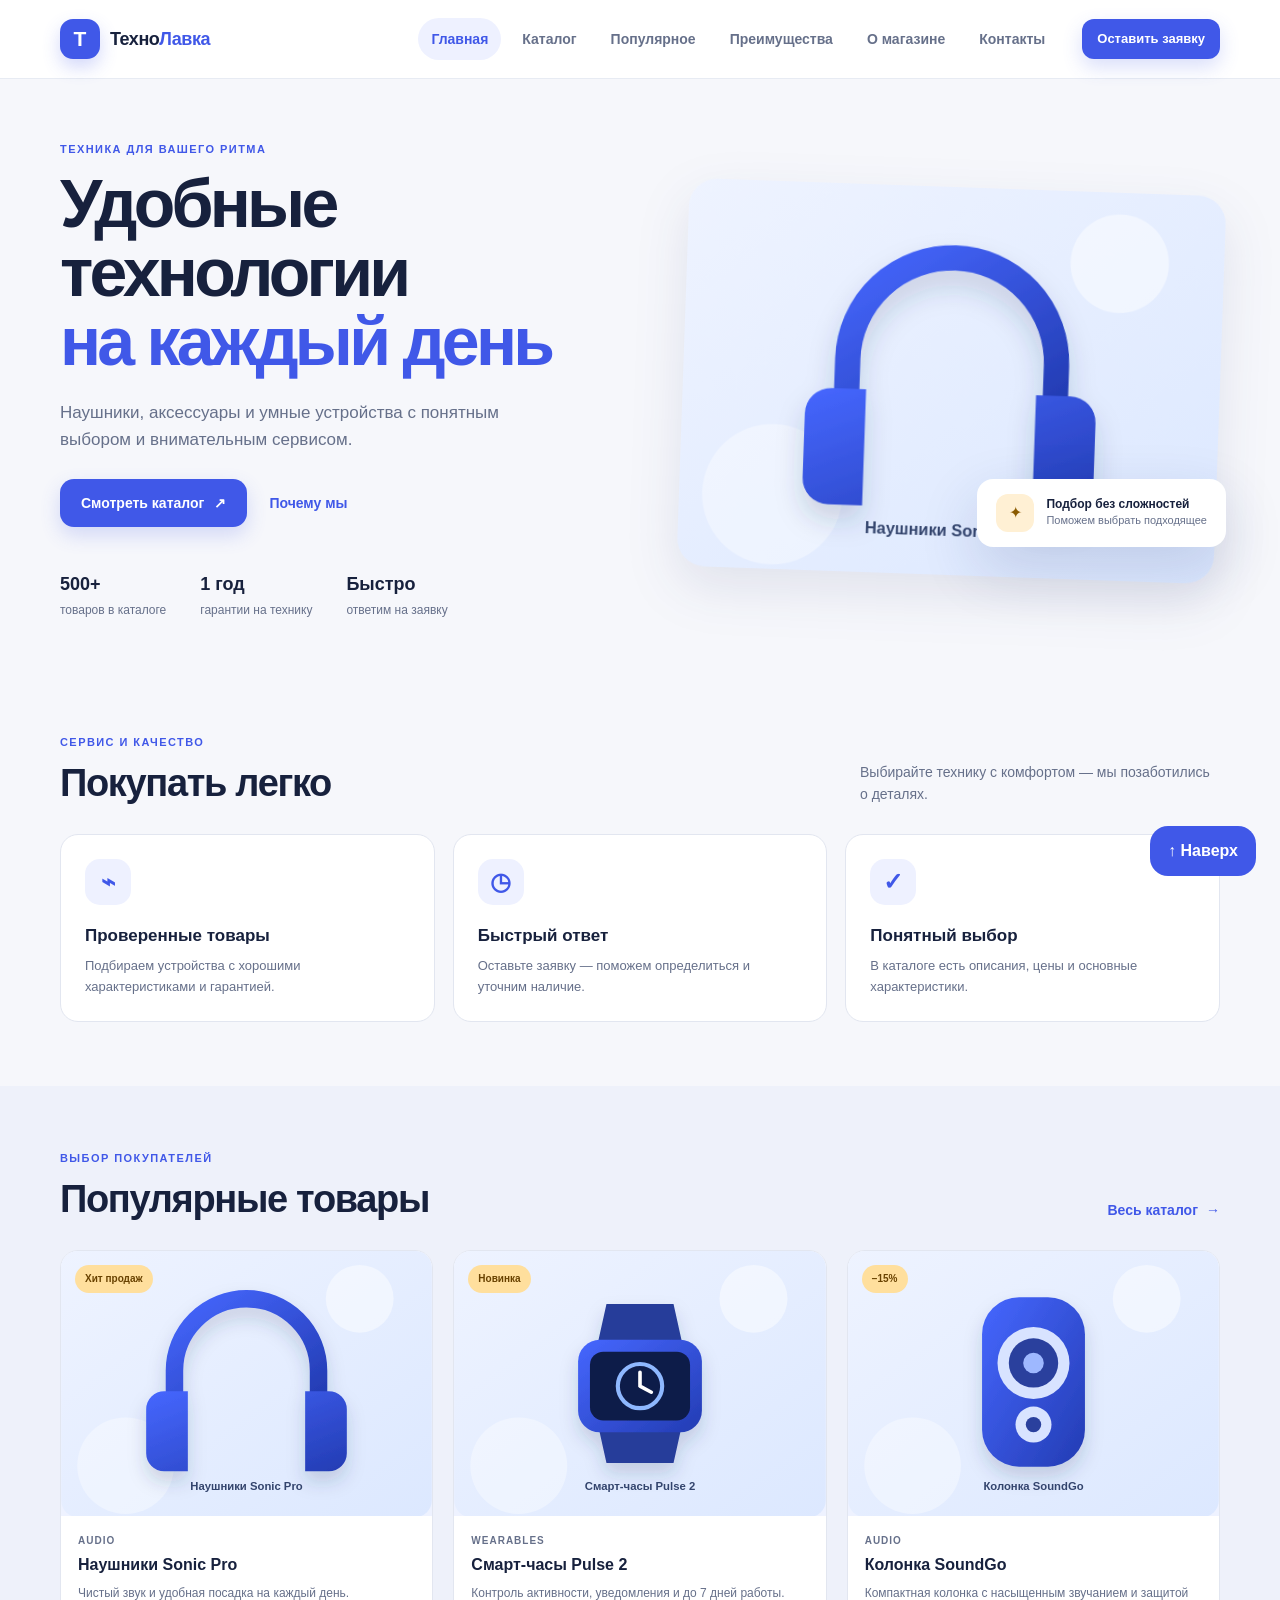
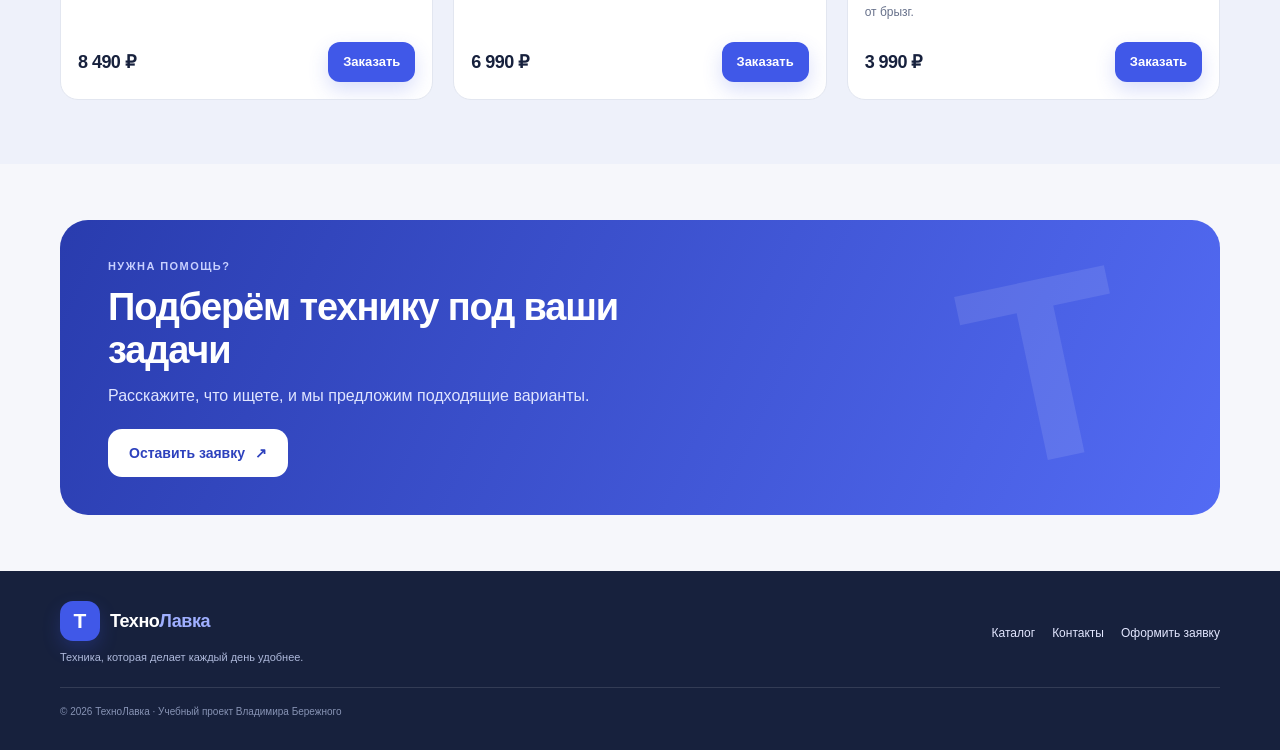
==== commit d47b771a: "Улучшенный код и визуализация сайта с доп. функциями" ====
--- a/index.html
+++ b/index.html
@@ -15,7 +15,8 @@
   <link rel="stylesheet" href="css/style.css">
   <script src="js/main.js" defer></script>
 </head>
-<body>
+<body id="top">
+
 <a class="skip-link" href="#main-content">Перейти к содержимому</a>
 <header class="site-header"><div class="site-header__inner container">
   <a class="site-logo" href="index.html" aria-label="ТехноЛавка — главная"><span class="site-logo__mark" aria-hidden="true">Т</span><span class="site-logo__text">Техно<span>Лавка</span></span></a>
@@ -52,6 +53,7 @@
       <div class="site-footer__links"><a href="catalog.html">Каталог</a><a href="contacts.html">Контакты</a><a href="order.html">Оформить заявку</a></div>
       <p class="site-footer__copy">© 2026 ТехноЛавка · Учебный проект Владимира Бережного</p>
     </div></footer>
+
 <dialog class="order-dialog" id="order-dialog" aria-labelledby="order-dialog-title">
   <div class="order-dialog__header"><p class="eyebrow">Быстрая заявка</p><h2 class="order-dialog__title" id="order-dialog-title">Оформить заказ</h2><button class="icon-button order-dialog__close" type="button" data-dialog-close aria-label="Закрыть окно">×</button></div>
   <p class="order-dialog__intro">Оставьте контакты, и мы свяжемся с вами для подтверждения.</p>
@@ -64,5 +66,9 @@
   </form>
   <p class="form-status" id="dialog-status" role="status" hidden>Заявка принята. Мы скоро свяжемся с вами.</p>
 </dialog>
+<a href="#top" class="back-to-top" aria-label="Вернуться наверх">
+    ↑ Наверх
+</a>
+
 </body>
 </html>
--- a/css/style.css
+++ b/css/style.css
@@ -302,3 +302,28 @@
 @media (prefers-reduced-motion: reduce) {
   *, *::before, *::after { scroll-behavior: auto !important; transition-duration: .01ms !important; animation-duration: .01ms !important; animation-iteration-count: 1 !important; }
 }
+.back-to-top {
+    position: fixed;
+    bottom: 24px;
+    right: 24px;
+
+    padding: 12px 18px;
+
+    color: var(--color-white);
+    background-color: var(--color-primary);
+
+    border-radius: var(--radius-md);
+    text-decoration: none;
+    font-weight: bold;
+
+    z-index: 100;
+}
+
+.back-to-top:hover {
+    background-color: var(--color-primary-dark);
+}
+
+.back-to-top:focus-visible {
+    outline: 2px solid var(--color-primary);
+    outline-offset: 3px;
+}
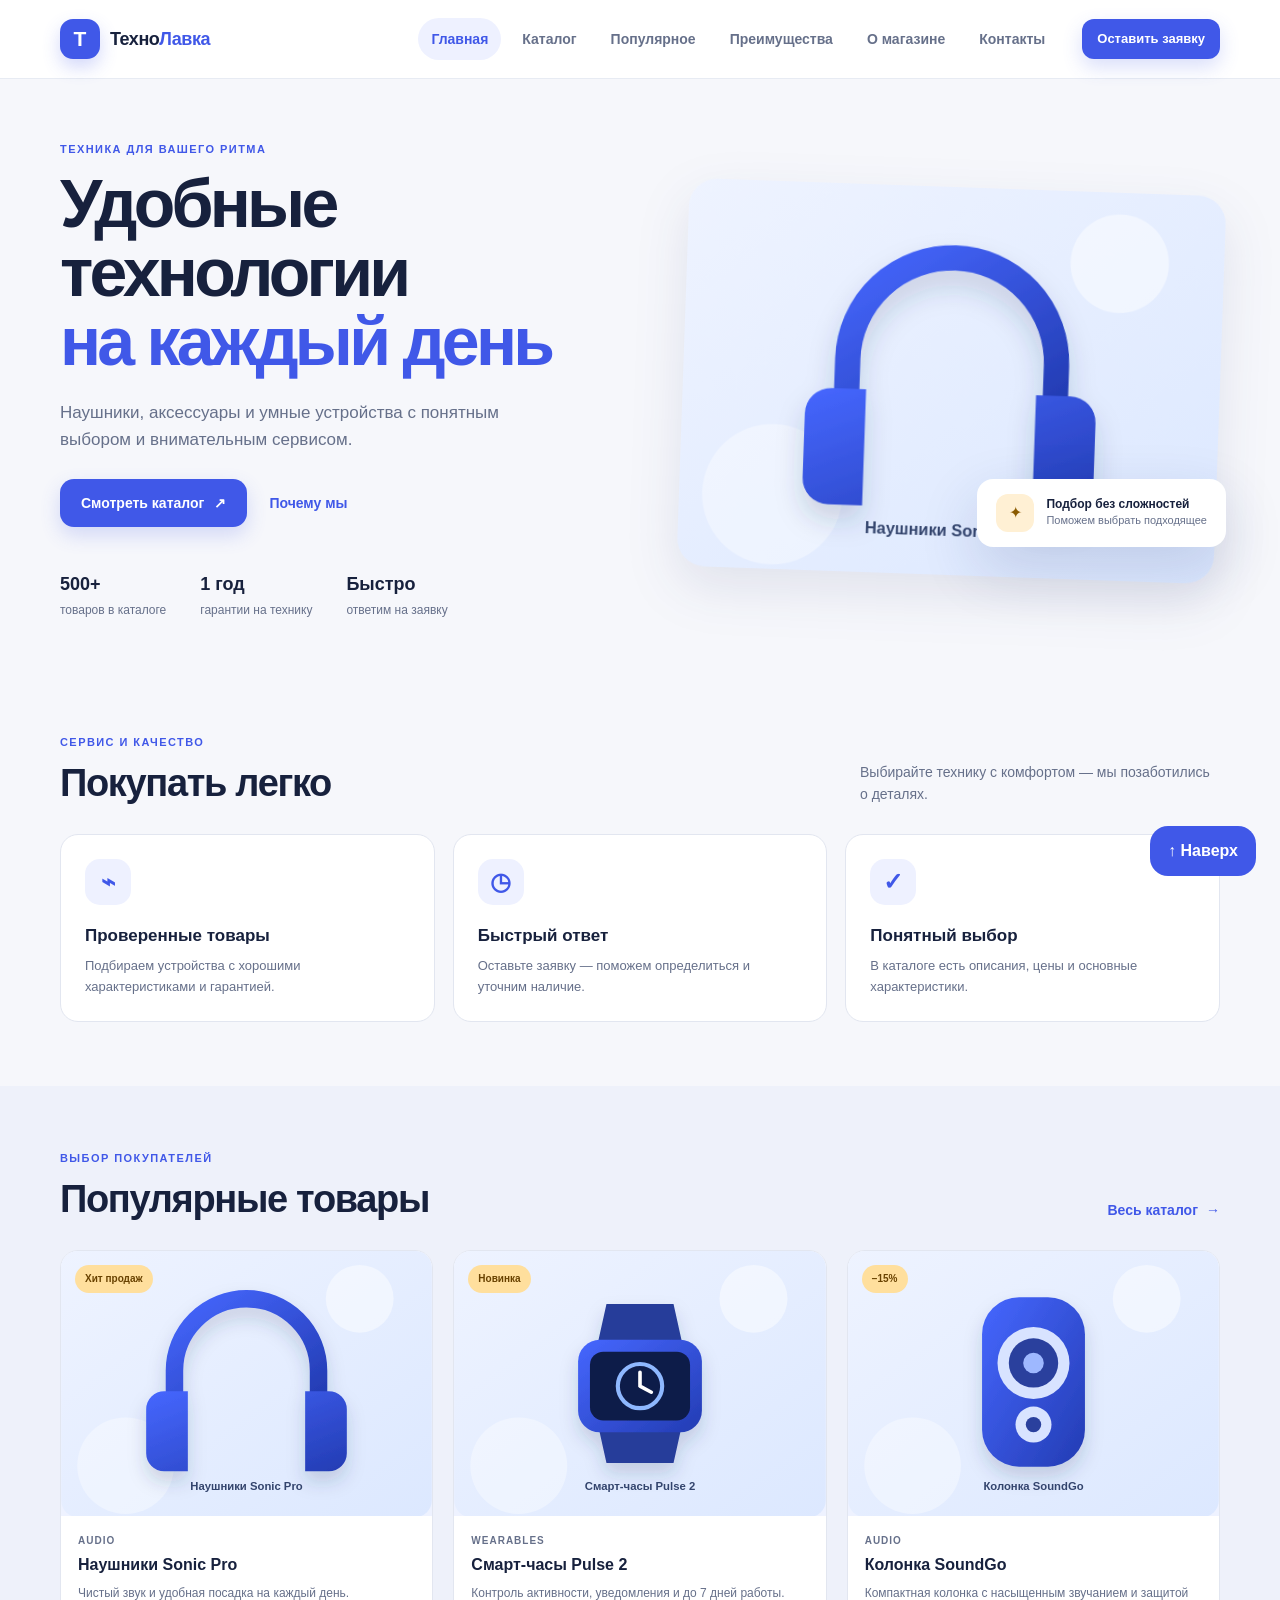
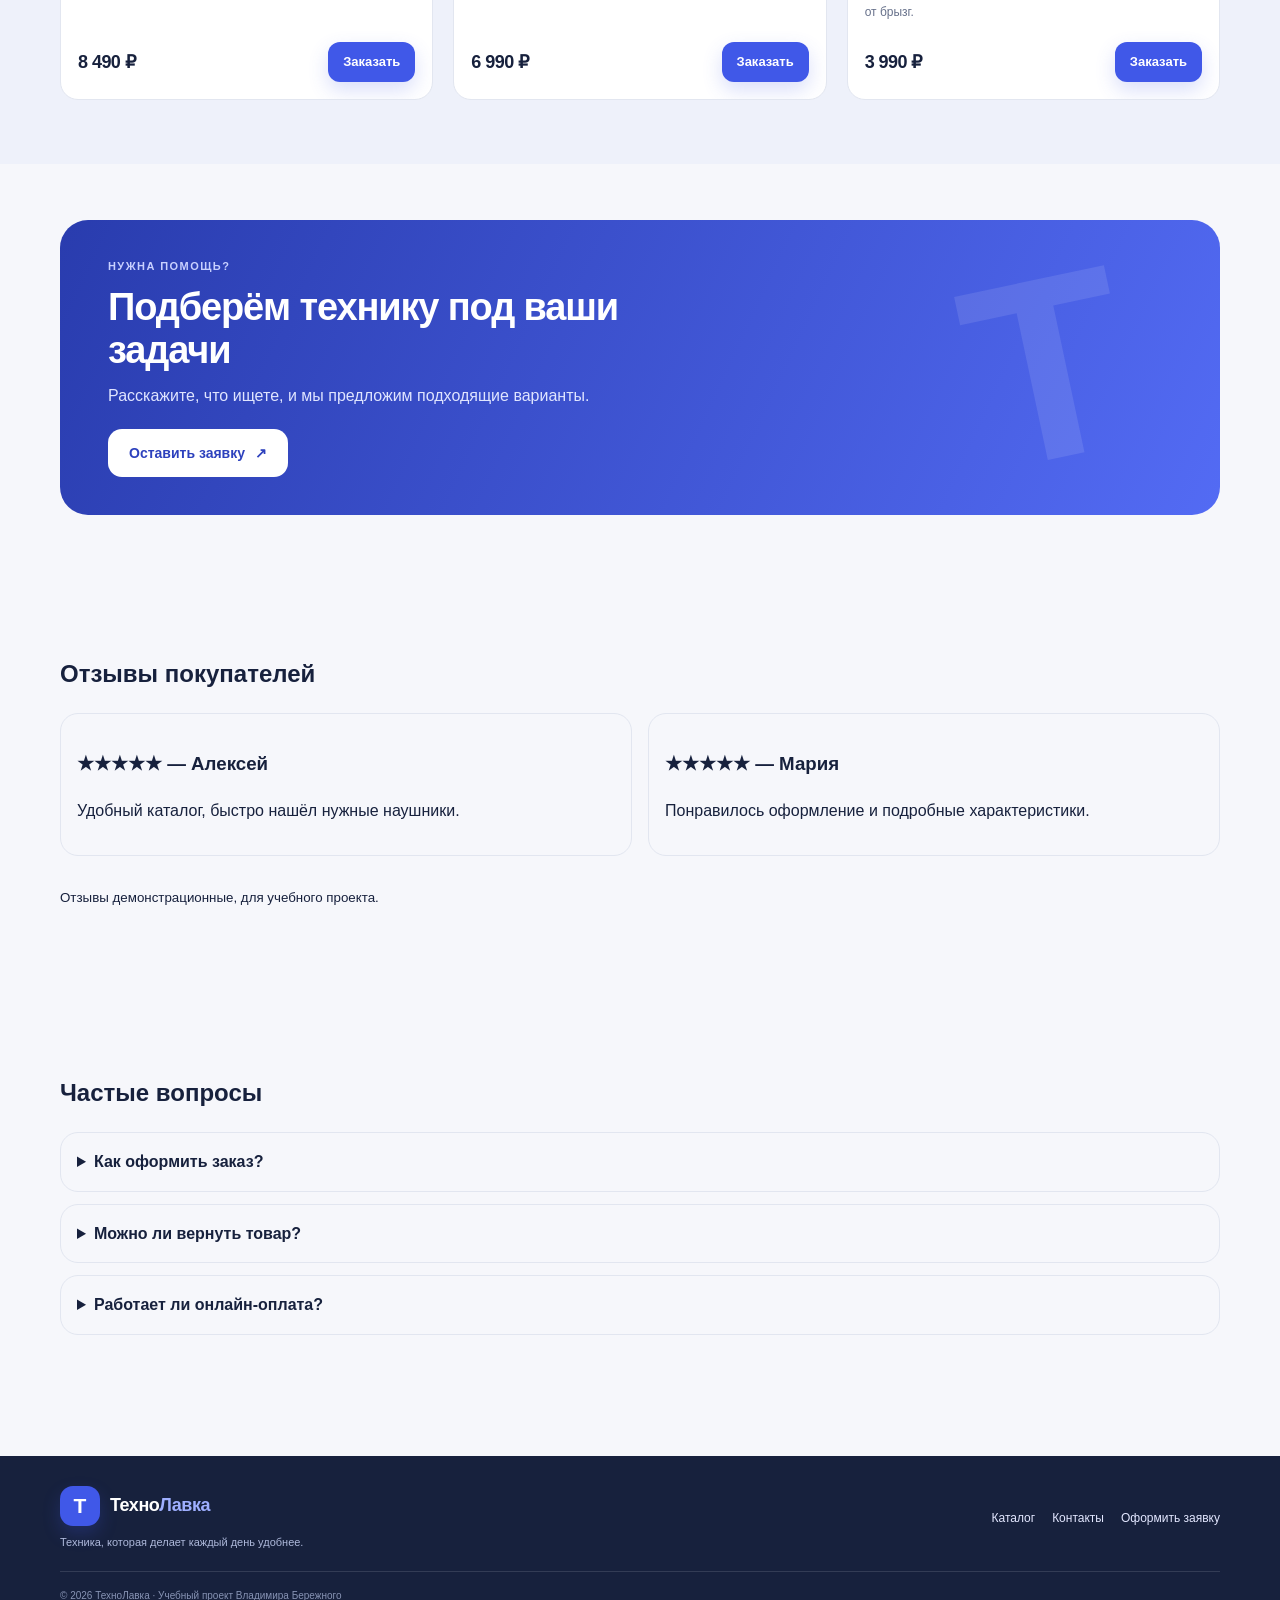
==== commit ef45f527: "Add four additional website improvements" ====
--- a/index.html
+++ b/index.html
@@ -47,6 +47,36 @@
   </div>
 </article></div></div></section>
   <section class="promo container"><div class="promo__content"><p class="eyebrow">Нужна помощь?</p><h2 class="promo__title">Подберём технику под ваши задачи</h2><p class="promo__text">Расскажите, что ищете, и мы предложим подходящие варианты.</p><a class="button button--light" href="order.html">Оставить заявку <span aria-hidden="true">↗</span></a></div><div class="promo__decoration" aria-hidden="true">Т</div></section>
+<section class="section container" aria-labelledby="reviews-title">
+  <h2 id="reviews-title">Отзывы покупателей</h2>
+  <div class="extra-grid">
+    <article class="extra-card">
+      <h3>★★★★★ — Алексей</h3>
+      <p>Удобный каталог, быстро нашёл нужные наушники.</p>
+    </article>
+    <article class="extra-card">
+      <h3>★★★★★ — Мария</h3>
+      <p>Понравилось оформление и подробные характеристики.</p>
+    </article>
+  </div>
+  <p><small>Отзывы демонстрационные, для учебного проекта.</small></p>
+</section>
+
+<section class="section container" aria-labelledby="faq-title">
+  <h2 id="faq-title">Частые вопросы</h2>
+  <details class="faq-item">
+    <summary>Как оформить заказ?</summary>
+    <p>Выберите товар и заполните форму заявки.</p>
+  </details>
+  <details class="faq-item">
+    <summary>Можно ли вернуть товар?</summary>
+    <p>Условия возврата уточняются при оформлении заказа.</p>
+  </details>
+  <details class="faq-item">
+    <summary>Работает ли онлайн-оплата?</summary>
+    <p>Нет, сайт учебный, оплата не подключена.</p>
+  </details>
+</section>
 </main>
 <footer class="site-footer"><div class="container site-footer__inner">
       <div><a class="site-logo site-logo--footer" href="index.html"><span class="site-logo__mark" aria-hidden="true">Т</span><span class="site-logo__text">Техно<span>Лавка</span></span></a><p class="site-footer__note">Техника, которая делает каждый день удобнее.</p></div>
--- a/css/style.css
+++ b/css/style.css
@@ -327,3 +327,31 @@
     outline: 2px solid var(--color-primary);
     outline-offset: 3px;
 }
+/* Дополнительные улучшения КР №2 */
+
+@media (min-width: 900px) {
+  .filter-panel {
+    position: sticky;
+    top: 20px;
+    align-self: start;
+  }
+}
+
+.extra-grid {
+  display: grid;
+  grid-template-columns: repeat(auto-fit, minmax(240px, 1fr));
+  gap: 16px;
+}
+
+.extra-card,
+.faq-item {
+  padding: 16px;
+  margin-bottom: 12px;
+  border: 1px solid var(--color-border);
+  border-radius: var(--radius-md);
+}
+
+.faq-item summary {
+  cursor: pointer;
+  font-weight: bold;
+}
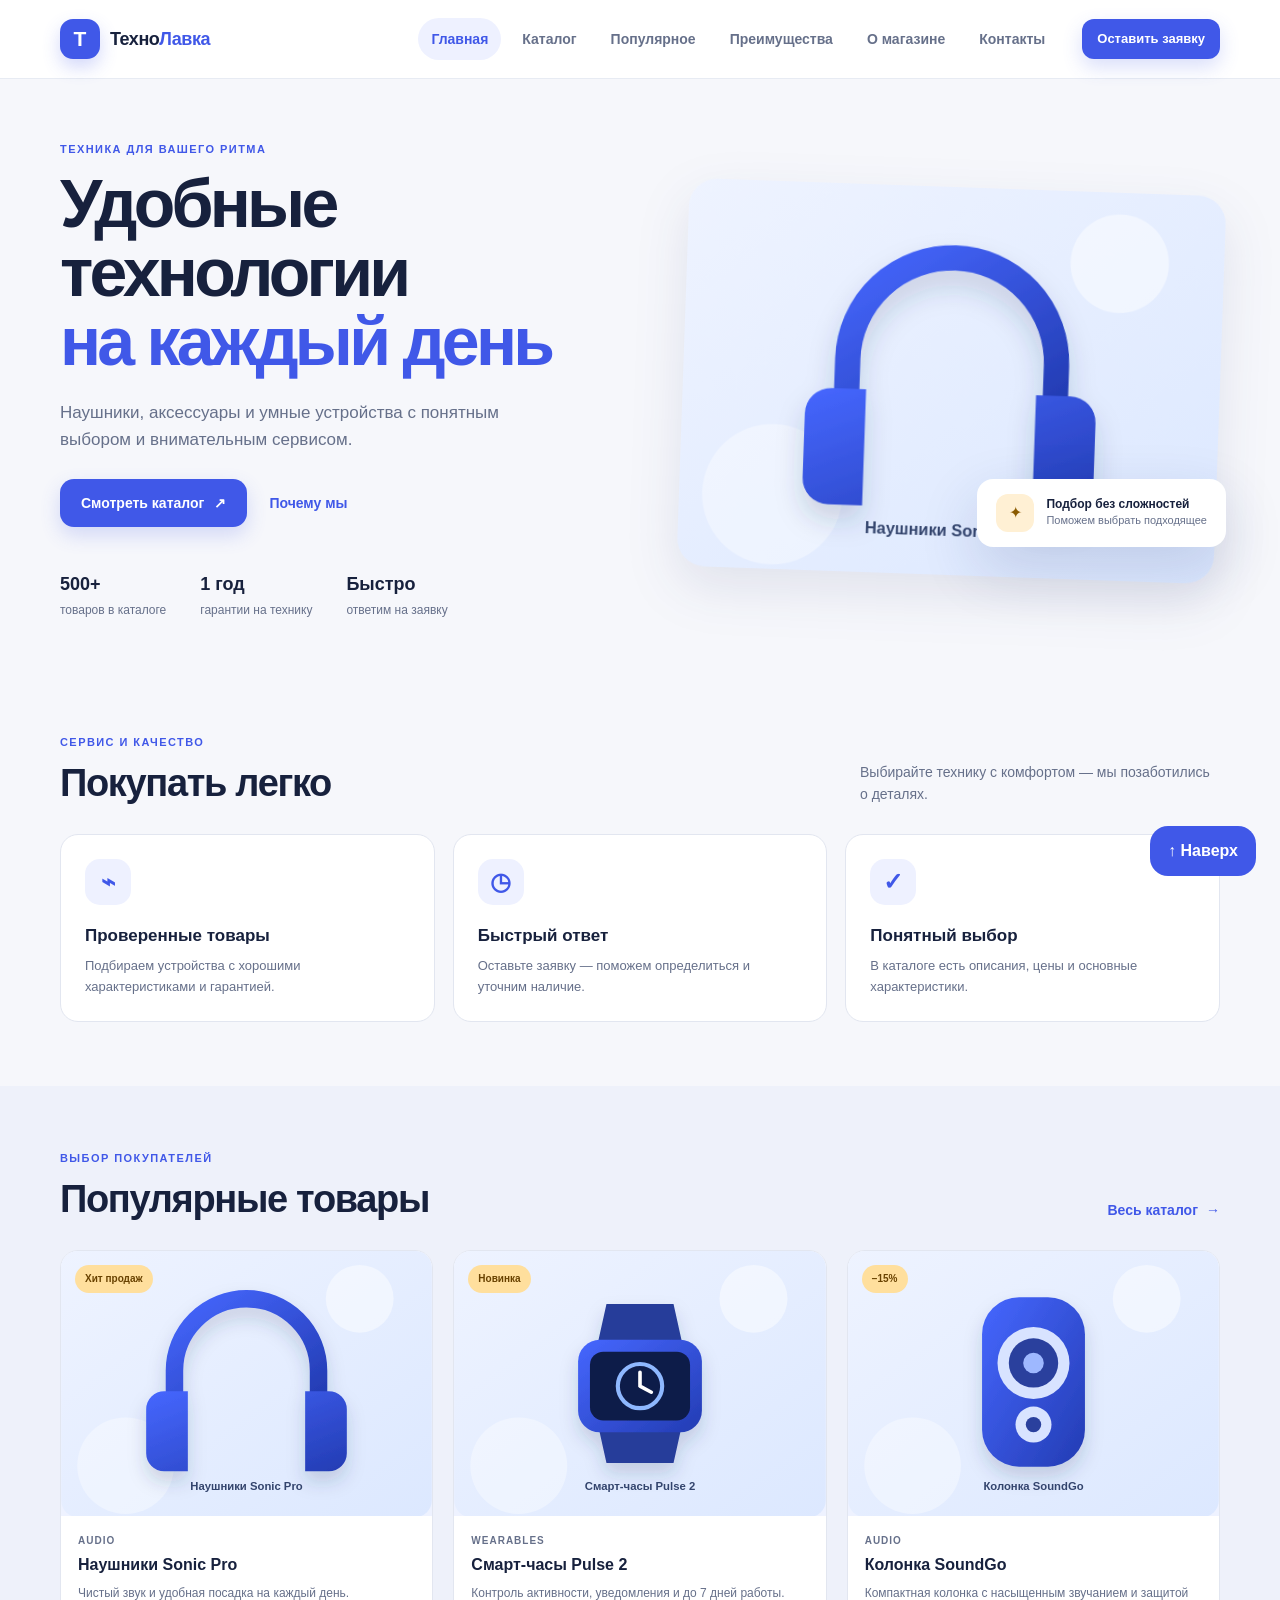
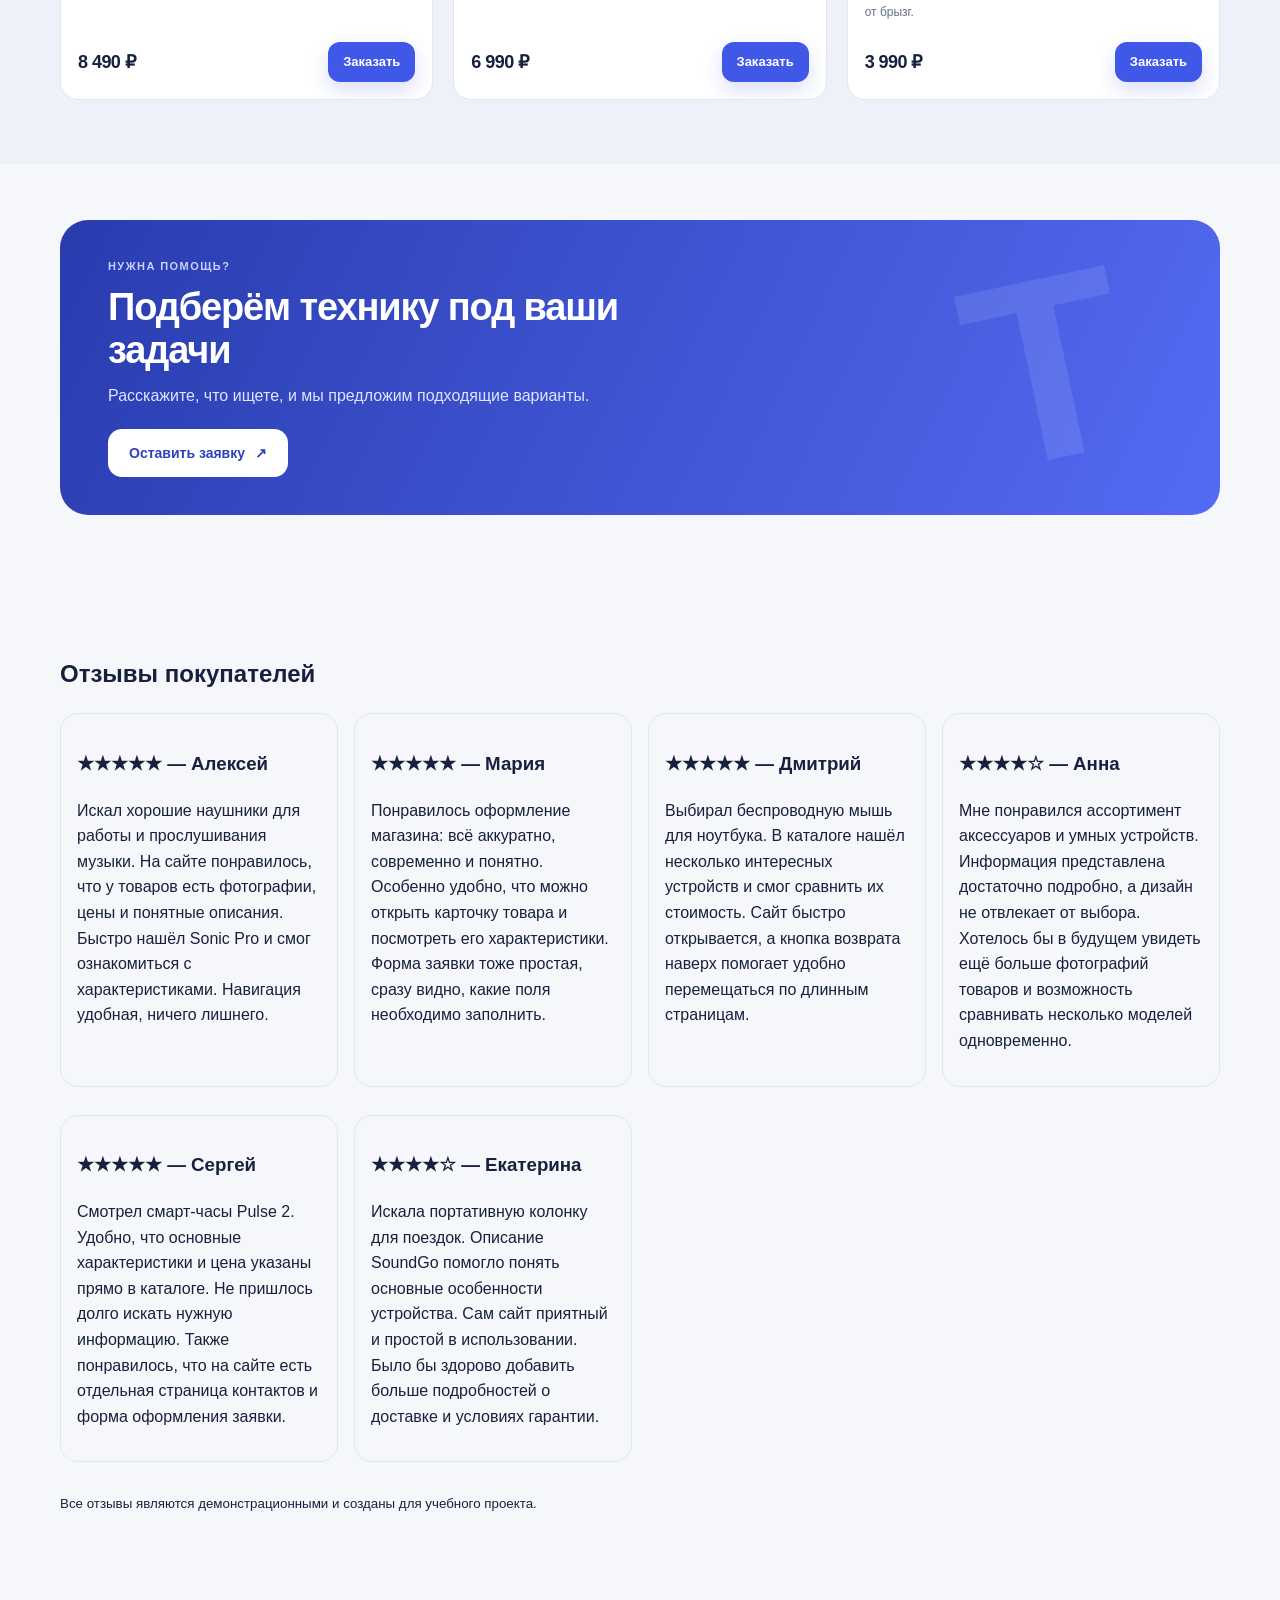
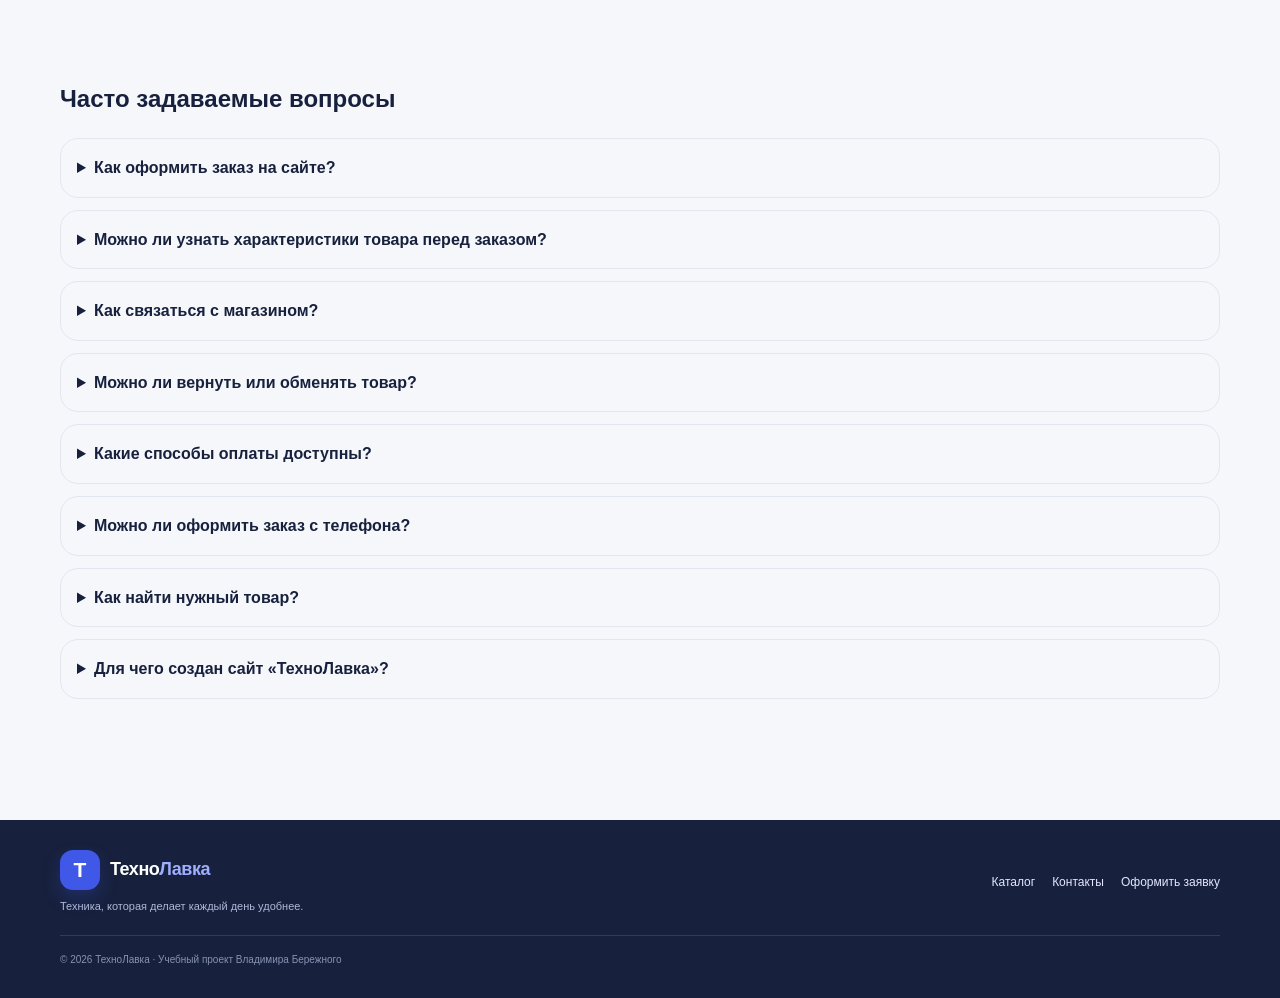
==== commit 1984a083: "Merge pull request #8 from vladiworld2007-droid/feature/extended-reviews Expand customer reviews" ====
--- a/index.html
+++ b/index.html
@@ -47,36 +47,89 @@
   </div>
 </article></div></div></section>
   <section class="promo container"><div class="promo__content"><p class="eyebrow">Нужна помощь?</p><h2 class="promo__title">Подберём технику под ваши задачи</h2><p class="promo__text">Расскажите, что ищете, и мы предложим подходящие варианты.</p><a class="button button--light" href="order.html">Оставить заявку <span aria-hidden="true">↗</span></a></div><div class="promo__decoration" aria-hidden="true">Т</div></section>
+
 <section class="section container" aria-labelledby="reviews-title">
   <h2 id="reviews-title">Отзывы покупателей</h2>
   <div class="extra-grid">
     <article class="extra-card">
       <h3>★★★★★ — Алексей</h3>
-      <p>Удобный каталог, быстро нашёл нужные наушники.</p>
+      <p>Искал хорошие наушники для работы и прослушивания музыки. На сайте понравилось, что у товаров есть фотографии, цены и понятные описания. Быстро нашёл Sonic Pro и смог ознакомиться с характеристиками. Навигация удобная, ничего лишнего.</p>
     </article>
+
     <article class="extra-card">
       <h3>★★★★★ — Мария</h3>
-      <p>Понравилось оформление и подробные характеристики.</p>
+      <p>Понравилось оформление магазина: всё аккуратно, современно и понятно. Особенно удобно, что можно открыть карточку товара и посмотреть его характеристики. Форма заявки тоже простая, сразу видно, какие поля необходимо заполнить.</p>
+    </article>
+
+    <article class="extra-card">
+      <h3>★★★★★ — Дмитрий</h3>
+      <p>Выбирал беспроводную мышь для ноутбука. В каталоге нашёл несколько интересных устройств и смог сравнить их стоимость. Сайт быстро открывается, а кнопка возврата наверх помогает удобно перемещаться по длинным страницам.</p>
+    </article>
+
+    <article class="extra-card">
+      <h3>★★★★☆ — Анна</h3>
+      <p>Мне понравился ассортимент аксессуаров и умных устройств. Информация представлена достаточно подробно, а дизайн не отвлекает от выбора. Хотелось бы в будущем увидеть ещё больше фотографий товаров и возможность сравнивать несколько моделей одновременно.</p>
+    </article>
+
+    <article class="extra-card">
+      <h3>★★★★★ — Сергей</h3>
+      <p>Смотрел смарт-часы Pulse 2. Удобно, что основные характеристики и цена указаны прямо в каталоге. Не пришлось долго искать нужную информацию. Также понравилось, что на сайте есть отдельная страница контактов и форма оформления заявки.</p>
+    </article>
+
+    <article class="extra-card">
+      <h3>★★★★☆ — Екатерина</h3>
+      <p>Искала портативную колонку для поездок. Описание SoundGo помогло понять основные особенности устройства. Сам сайт приятный и простой в использовании. Было бы здорово добавить больше подробностей о доставке и условиях гарантии.</p>
     </article>
   </div>
-  <p><small>Отзывы демонстрационные, для учебного проекта.</small></p>
+  <p><small>Все отзывы являются демонстрационными и созданы для учебного проекта.</small></p>
 </section>
 
+
+
 <section class="section container" aria-labelledby="faq-title">
-  <h2 id="faq-title">Частые вопросы</h2>
+  <h2 id="faq-title">Часто задаваемые вопросы</h2>
+
   <details class="faq-item">
-    <summary>Как оформить заказ?</summary>
-    <p>Выберите товар и заполните форму заявки.</p>
+    <summary>Как оформить заказ на сайте?</summary>
+    <p>Откройте каталог, выберите интересующий товар и нажмите кнопку «Заказать». Появится форма, в которой необходимо указать имя, номер телефона и подтвердить согласие на обработку данных. После заполнения форма покажет сообщение о результате. Поскольку сайт учебный, реальные заказы не отправляются.</p>
   </details>
+
   <details class="faq-item">
-    <summary>Можно ли вернуть товар?</summary>
-    <p>Условия возврата уточняются при оформлении заказа.</p>
+    <summary>Можно ли узнать характеристики товара перед заказом?</summary>
+    <p>Да. В каталоге представлены названия товаров, их цены и краткие описания. Для наушников Sonic Pro также предусмотрена отдельная страница с подробными характеристиками, включая тип подключения, время автономной работы, вес и другие параметры.</p>
   </details>
+
   <details class="faq-item">
-    <summary>Работает ли онлайн-оплата?</summary>
-    <p>Нет, сайт учебный, оплата не подключена.</p>
+    <summary>Как связаться с магазином?</summary>
+    <p>Перейдите в раздел «Контакты» через верхнее меню сайта. Там указаны телефон, электронная почта и адрес учебного магазина. Контактная информация представлена в демонстрационных целях, поэтому сайт не следует использовать для реального оформления покупок.</p>
+  </details>
+
+  <details class="faq-item">
+    <summary>Можно ли вернуть или обменять товар?</summary>
+    <p>В настоящих интернет-магазинах возможность возврата и обмена зависит от законодательства, категории товара и обстоятельств покупки. На нашем учебном сайте реальные продажи не осуществляются, поэтому оформление возврата пока не предусмотрено.</p>
+  </details>
+
+  <details class="faq-item">
+    <summary>Какие способы оплаты доступны?</summary>
+    <p>На данный момент онлайн-оплата на сайте отсутствует. Проект создан для изучения HTML, CSS и JavaScript, поэтому форма заказа демонстрирует взаимодействие с пользователем, но не проводит финансовые операции и не принимает платежи.</p>
+  </details>
+
+  <details class="faq-item">
+    <summary>Можно ли оформить заказ с телефона?</summary>
+    <p>Сайт разработан с учётом разных размеров экрана. Каталог, карточки товаров и форма заявки адаптируются под мобильные устройства. Вы можете открыть сайт в браузере смартфона и ознакомиться с товарами без установки дополнительного приложения.</p>
+  </details>
+
+  <details class="faq-item">
+    <summary>Как найти нужный товар?</summary>
+    <p>Откройте раздел «Каталог» в верхнем меню. В нём представлены наушники, смарт-часы, колонки и различные аксессуары. Вы можете просмотреть карточки товаров и их цены. Панель фильтров пока служит учебным примером интерфейса и не выполняет полноценный поиск.</p>
+  </details>
+
+  <details class="faq-item">
+    <summary>Для чего создан сайт «ТехноЛавка»?</summary>
+    <p>«ТехноЛавка» — учебный интернет-магазин, созданный в рамках изучения фронтенд- и бэкенд-разработки. Его основная задача — продемонстрировать структуру многостраничного сайта, оформление каталога, работу с HTML-формами, CSS-стилями, JavaScript и системой контроля версий Git.</p>
   </details>
 </section>
+
 </main>
 <footer class="site-footer"><div class="container site-footer__inner">
       <div><a class="site-logo site-logo--footer" href="index.html"><span class="site-logo__mark" aria-hidden="true">Т</span><span class="site-logo__text">Техно<span>Лавка</span></span></a><p class="site-footer__note">Техника, которая делает каждый день удобнее.</p></div>
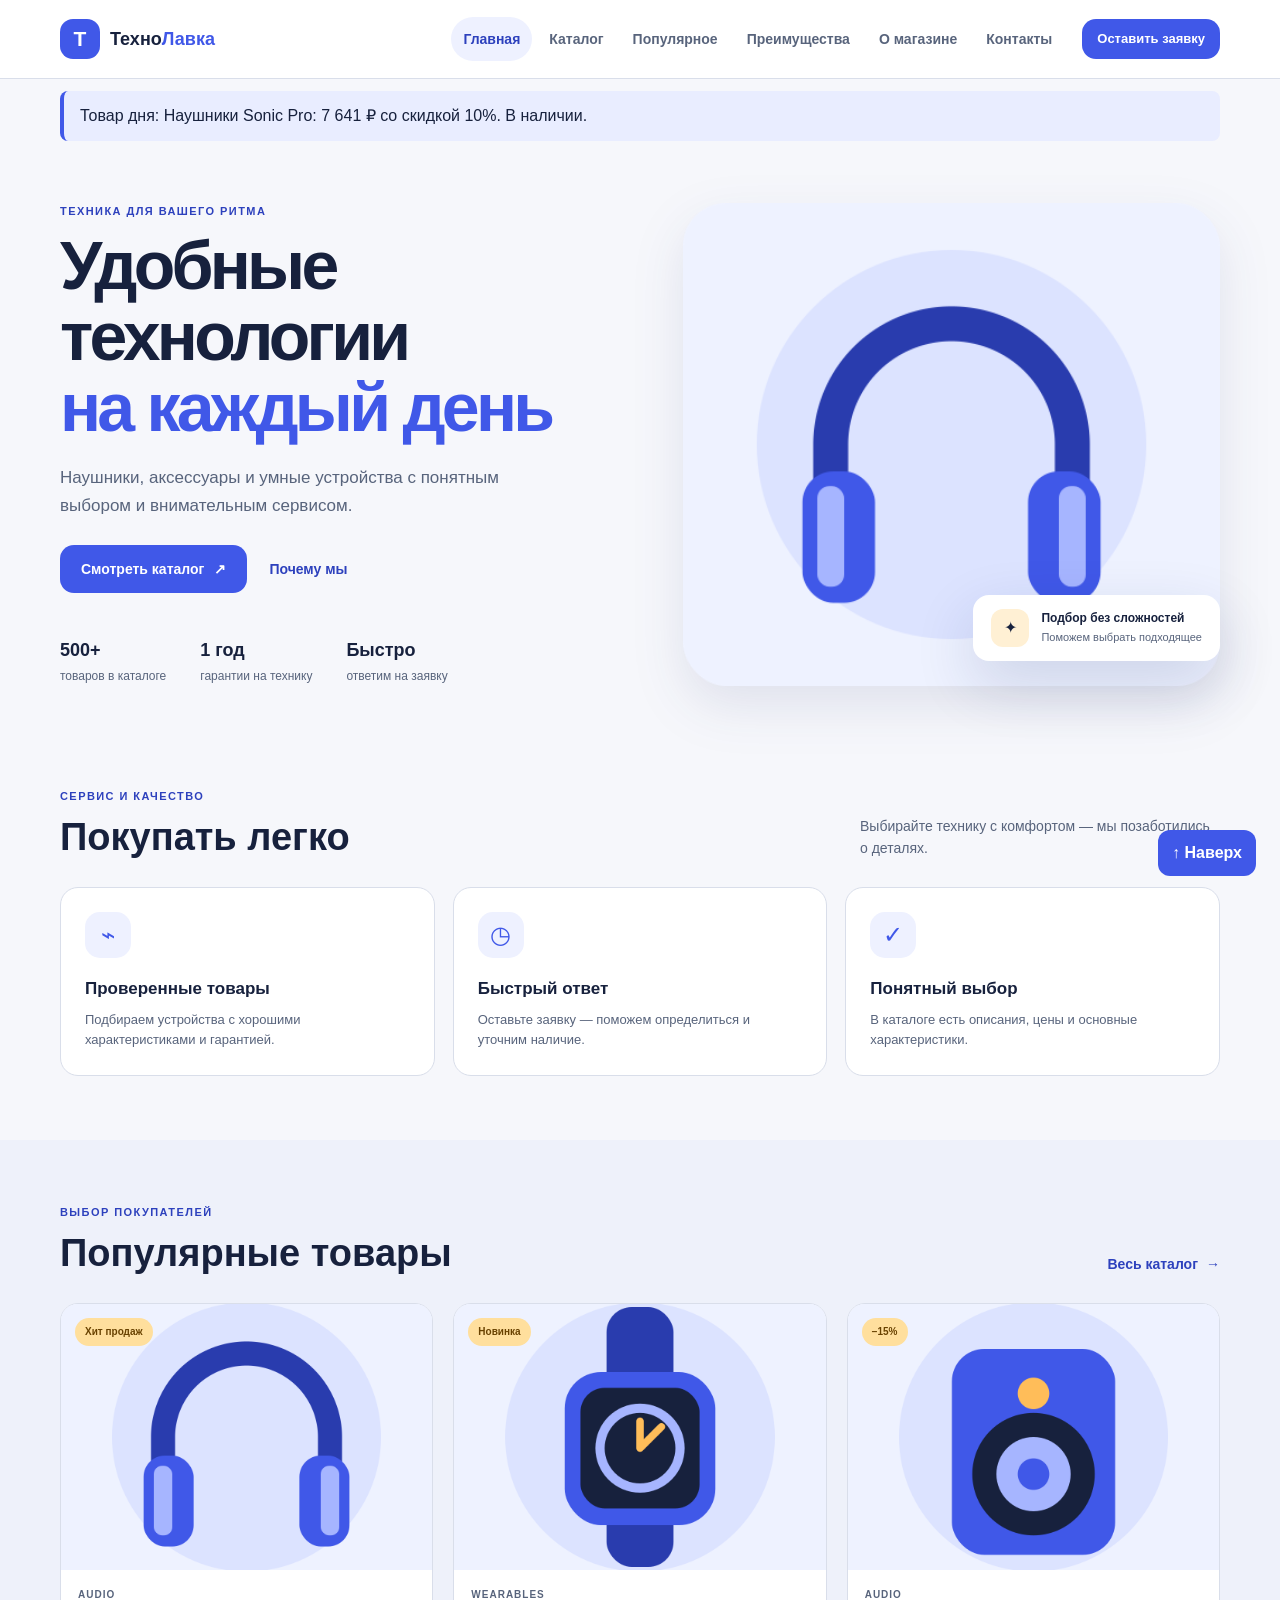
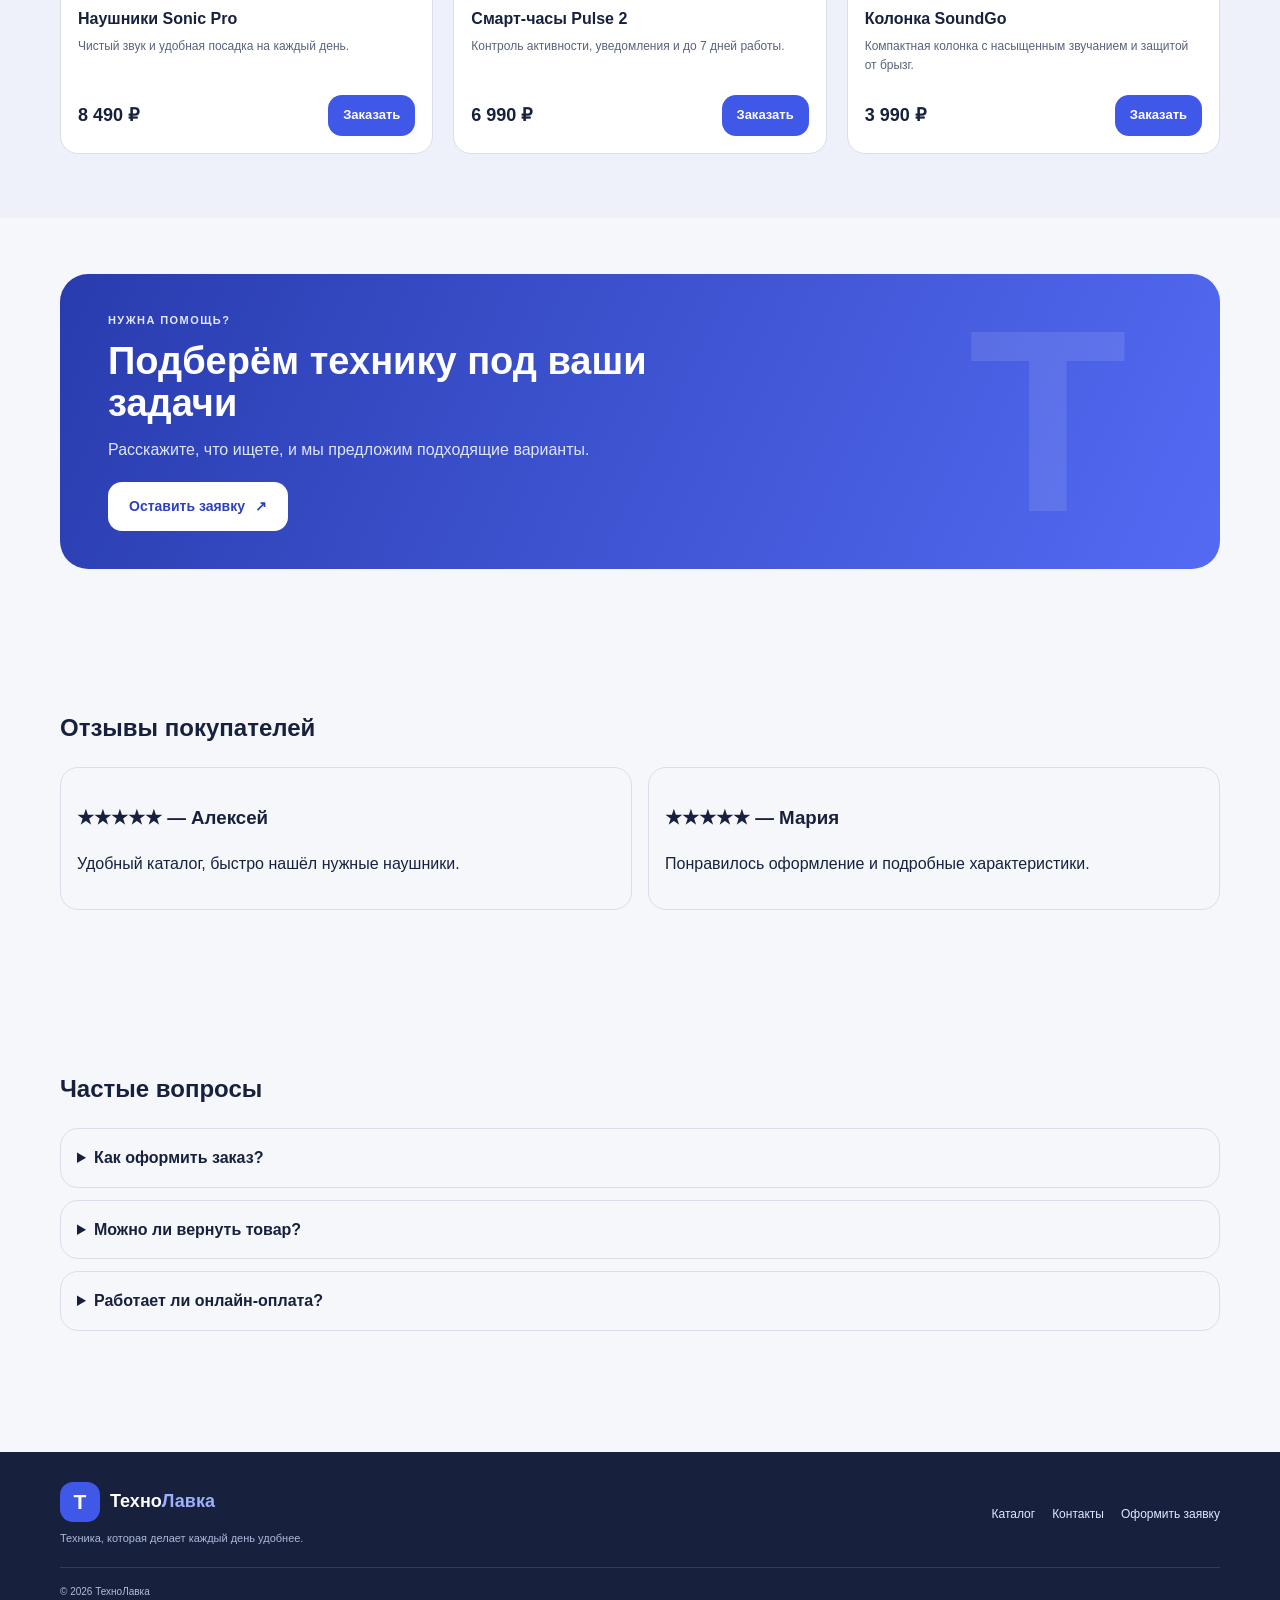
==== commit 27144abf: "Add files via upload КР 4: доработка ТехноЛавки по ПР 12–15" ====
--- a/index.html
+++ b/index.html
@@ -1,157 +1,100 @@
-<!doctype html>
+<!DOCTYPE html>
+
 <html lang="ru">
 <head>
-  <meta charset="utf-8">
-  <meta name="viewport" content="width=device-width, initial-scale=1">
-  <meta name="description" content="Наушники, аксессуары и умные устройства. Выбирайте технику для учёбы, работы и отдыха.">
-  <meta property="og:type" content="website">
-  <meta property="og:title" content="ТехноЛавка — техника для жизни">
-  <meta property="og:description" content="Наушники, аксессуары и умные устройства. Выбирайте технику для учёбы, работы и отдыха.">
-  <meta property="og:url" content="https://vladiworld2007-droid.github.io/frontend-practice/">
-  <meta property="og:image" content="https://vladiworld2007-droid.github.io/frontend-practice/images/og-cover.svg">
-  <meta name="theme-color" content="#f6f7fb">
-  <title>ТехноЛавка — техника для жизни</title>
-  <link rel="icon" href="images/mark.svg" type="image/svg+xml">
-  <link rel="stylesheet" href="css/style.css">
-  <script src="js/main.js" defer></script>
+<meta charset="utf-8"/>
+<meta content="width=device-width, initial-scale=1" name="viewport"/>
+<meta content="Наушники, аксессуары и умные устройства. Выбирайте технику для учёбы, работы и отдыха." name="description"/>
+<meta content="website" property="og:type"/>
+<meta content="ТехноЛавка — техника для жизни" property="og:title"/>
+<meta content="Наушники, аксессуары и умные устройства. Выбирайте технику для учёбы, работы и отдыха." property="og:description"/>
+<meta content="https://vladiworld2007-droid.github.io/frontend-practice/" property="og:url"/>
+<meta content="https://vladiworld2007-droid.github.io/frontend-practice/images/og-cover.svg" property="og:image"/>
+<meta content="#f6f7fb" name="theme-color"/>
+<title>ТехноЛавка — техника для жизни</title>
+<link href="images/mark.svg" rel="icon" type="image/svg+xml"/>
+<link href="css/style.css" rel="stylesheet"/><link href="css/responsive.css" rel="stylesheet"/>
+<script defer="True" src="js/data.js"></script><script defer="" src="js/main.js"></script>
 </head>
 <body id="top">
-
 <a class="skip-link" href="#main-content">Перейти к содержимому</a>
 <header class="site-header"><div class="site-header__inner container">
-  <a class="site-logo" href="index.html" aria-label="ТехноЛавка — главная"><span class="site-logo__mark" aria-hidden="true">Т</span><span class="site-logo__text">Техно<span>Лавка</span></span></a>
-  <nav class="site-nav" aria-label="Основная навигация"><ul class="site-nav__list"><li class="site-nav__item"><a class="site-nav__link site-nav__link--active" href="index.html" aria-current="page">Главная</a></li><li class="site-nav__item"><a class="site-nav__link" href="catalog.html">Каталог</a></li><li class="site-nav__item"><a class="site-nav__link" href="index.html#popular">Популярное</a></li><li class="site-nav__item"><a class="site-nav__link" href="index.html#advantages">Преимущества</a></li><li class="site-nav__item"><a class="site-nav__link" href="pages/about.html">О магазине</a></li><li class="site-nav__item"><a class="site-nav__link" href="contacts.html">Контакты</a></li></ul></nav>
-  <a class="button button--small button--primary site-header__action" href="order.html">Оставить заявку</a>
+<a aria-label="ТехноЛавка — главная" class="site-logo" href="index.html"><span aria-hidden="true" class="site-logo__mark">Т</span><span class="site-logo__text">Техно<span>Лавка</span></span></a>
+<nav aria-label="Основная навигация" class="site-nav"><ul class="site-nav__list"><li class="site-nav__item"><a aria-current="page" class="site-nav__link site-nav__link--active" href="index.html">Главная</a></li><li class="site-nav__item"><a class="site-nav__link" href="catalog.html">Каталог</a></li><li class="site-nav__item"><a class="site-nav__link" href="index.html#popular">Популярное</a></li><li class="site-nav__item"><a class="site-nav__link" href="index.html#advantages">Преимущества</a></li><li class="site-nav__item"><a class="site-nav__link" href="pages/about.html">О магазине</a></li><li class="site-nav__item"><a class="site-nav__link" href="contacts.html">Контакты</a></li></ul></nav>
+<a class="button button--small button--primary site-header__action" href="order.html">Оставить заявку</a>
 </div></header>
-<main id="main-content">
-  <section class="hero container" aria-labelledby="hero-title"><div class="hero__content"><p class="eyebrow">Техника для вашего ритма</p><h1 class="hero__title" id="hero-title">Удобные технологии <span>на каждый день</span></h1><p class="hero__text">Наушники, аксессуары и умные устройства с понятным выбором и внимательным сервисом.</p><div class="hero__actions"><a class="button button--primary" href="catalog.html">Смотреть каталог <span aria-hidden="true">↗</span></a><a class="text-link" href="#advantages">Почему мы</a></div><ul class="hero__facts"><li><strong>500+</strong><span>товаров в каталоге</span></li><li><strong>1 год</strong><span>гарантии на технику</span></li><li><strong>Быстро</strong><span>ответим на заявку</span></li></ul></div><div class="hero__visual"><div class="hero__glow"></div><img class="hero__image" src="images/headphones.svg" alt="Наушники Sonic Pro"><div class="hero__note"><span class="hero__note-icon" aria-hidden="true">✦</span><span><strong>Подбор без сложностей</strong><small>Поможем выбрать подходящее</small></span></div></div></section>
-  <section class="section container" id="advantages" aria-labelledby="advantages-title"><div class="section-heading"><div><p class="eyebrow">Сервис и качество</p><h2 class="section-heading__title" id="advantages-title">Покупать легко</h2></div><p class="section-heading__text">Выбирайте технику с комфортом — мы позаботились о деталях.</p></div><div class="benefits-grid">
-    <article class="benefit-card"><span class="benefit-card__icon" aria-hidden="true">⌁</span><h3 class="benefit-card__title">Проверенные товары</h3><p class="benefit-card__text">Подбираем устройства с хорошими характеристиками и гарантией.</p></article>
-    <article class="benefit-card"><span class="benefit-card__icon" aria-hidden="true">◷</span><h3 class="benefit-card__title">Быстрый ответ</h3><p class="benefit-card__text">Оставьте заявку — поможем определиться и уточним наличие.</p></article>
-    <article class="benefit-card"><span class="benefit-card__icon" aria-hidden="true">✓</span><h3 class="benefit-card__title">Понятный выбор</h3><p class="benefit-card__text">В каталоге есть описания, цены и основные характеристики.</p></article>
-  </div></section>
-  <section class="section section--tinted" id="popular" aria-labelledby="popular-title"><div class="container"><div class="section-heading"><div><p class="eyebrow">Выбор покупателей</p><h2 class="section-heading__title" id="popular-title">Популярные товары</h2></div><a class="text-link" href="catalog.html">Весь каталог <span aria-hidden="true">→</span></a></div><div class="products-grid products-grid--featured"><article class="product-card">
-  <a class="product-card__visual" href="product.html" aria-label="Подробнее: Наушники Sonic Pro"><img class="product-card__image" src="images/headphones.svg" alt="Наушники Sonic Pro"><span class="product-card__badge">Хит продаж</span></a>
-  <div class="product-card__body"><p class="product-card__category">audio</p><h3 class="product-card__title"><a href="product.html">Наушники Sonic Pro</a></h3><p class="product-card__description">Чистый звук и удобная посадка на каждый день.</p>
-    <div class="product-card__bottom"><p class="product-card__price">8 490 ₽</p><button class="button button--small button--primary product-card__button" type="button" data-dialog-open data-product="Наушники Sonic Pro">Заказать</button></div>
-  </div>
+<main id="main-content"><p aria-live="polite" class="js-message container" id="js-message"></p>
+<section aria-labelledby="hero-title" class="hero container"><div class="hero__content"><p class="eyebrow">Техника для вашего ритма</p><h1 class="hero__title" id="hero-title">Удобные технологии <span>на каждый день</span></h1><p class="hero__text">Наушники, аксессуары и умные устройства с понятным выбором и внимательным сервисом.</p><div class="hero__actions"><a class="button button--primary" href="catalog.html">Смотреть каталог <span aria-hidden="true">↗</span></a><a class="text-link" href="#advantages">Почему мы</a></div><ul class="hero__facts"><li><strong>500+</strong><span>товаров в каталоге</span></li><li><strong>1 год</strong><span>гарантии на технику</span></li><li><strong>Быстро</strong><span>ответим на заявку</span></li></ul></div><div class="hero__visual"><div class="hero__glow"></div><img alt="Наушники Sonic Pro" class="hero__image" decoding="async" height="360" loading="eager" sizes="(max-width: 767px) 100vw, (max-width: 1023px) 50vw, 33vw" src="images/headphones.svg" srcset="images/headphones-480.png 480w, images/headphones-960.png 960w" width="400"/><div class="hero__note"><span aria-hidden="true" class="hero__note-icon">✦</span><span><strong>Подбор без сложностей</strong><small>Поможем выбрать подходящее</small></span></div></div></section>
+<section aria-labelledby="advantages-title" class="section container" id="advantages"><div class="section-heading"><div><p class="eyebrow">Сервис и качество</p><h2 class="section-heading__title" id="advantages-title">Покупать легко</h2></div><p class="section-heading__text">Выбирайте технику с комфортом — мы позаботились о деталях.</p></div><div class="benefits-grid">
+<article class="benefit-card"><span aria-hidden="true" class="benefit-card__icon">⌁</span><h3 class="benefit-card__title">Проверенные товары</h3><p class="benefit-card__text">Подбираем устройства с хорошими характеристиками и гарантией.</p></article>
+<article class="benefit-card"><span aria-hidden="true" class="benefit-card__icon">◷</span><h3 class="benefit-card__title">Быстрый ответ</h3><p class="benefit-card__text">Оставьте заявку — поможем определиться и уточним наличие.</p></article>
+<article class="benefit-card"><span aria-hidden="true" class="benefit-card__icon">✓</span><h3 class="benefit-card__title">Понятный выбор</h3><p class="benefit-card__text">В каталоге есть описания, цены и основные характеристики.</p></article>
+</div></section>
+<section aria-labelledby="popular-title" class="section section--tinted" id="popular"><div class="container"><div class="section-heading"><div><p class="eyebrow">Выбор покупателей</p><h2 class="section-heading__title" id="popular-title">Популярные товары</h2></div><a class="text-link" href="catalog.html">Весь каталог <span aria-hidden="true">→</span></a></div><div class="products-grid products-grid--featured"><article class="product-card">
+<a aria-label="Подробнее: Наушники Sonic Pro" class="product-card__visual" href="product.html"><img alt="Наушники Sonic Pro" class="product-card__image" decoding="async" height="360" loading="lazy" sizes="(max-width: 767px) 100vw, (max-width: 1023px) 50vw, 33vw" src="images/headphones.svg" srcset="images/headphones-480.png 480w, images/headphones-960.png 960w" width="400"/><span class="product-card__badge">Хит продаж</span></a>
+<div class="product-card__body"><p class="product-card__category">audio</p><h3 class="product-card__title"><a href="product.html">Наушники Sonic Pro</a></h3><p class="product-card__description">Чистый звук и удобная посадка на каждый день.</p>
+<div class="product-card__bottom"><p class="product-card__price">8 490 ₽</p><button class="button button--small button--primary product-card__button" data-dialog-open="" data-product="Наушники Sonic Pro" type="button">Заказать</button></div>
+</div>
 </article><article class="product-card">
-  <a class="product-card__visual" href="product.html" aria-label="Подробнее: Смарт-часы Pulse 2"><img class="product-card__image" src="images/watch.svg" alt="Смарт-часы Pulse 2"><span class="product-card__badge">Новинка</span></a>
-  <div class="product-card__body"><p class="product-card__category">wearables</p><h3 class="product-card__title"><a href="product.html">Смарт-часы Pulse 2</a></h3><p class="product-card__description">Контроль активности, уведомления и до 7 дней работы.</p>
-    <div class="product-card__bottom"><p class="product-card__price">6 990 ₽</p><button class="button button--small button--primary product-card__button" type="button" data-dialog-open data-product="Смарт-часы Pulse 2">Заказать</button></div>
-  </div>
+<a aria-label="Подробнее: Смарт-часы Pulse 2" class="product-card__visual" href="product.html"><img alt="Смарт-часы Pulse 2" class="product-card__image" decoding="async" height="360" loading="lazy" sizes="(max-width: 767px) 100vw, (max-width: 1023px) 50vw, 33vw" src="images/watch.svg" srcset="images/watch-480.png 480w, images/watch-960.png 960w" width="400"/><span class="product-card__badge">Новинка</span></a>
+<div class="product-card__body"><p class="product-card__category">wearables</p><h3 class="product-card__title"><a href="product.html">Смарт-часы Pulse 2</a></h3><p class="product-card__description">Контроль активности, уведомления и до 7 дней работы.</p>
+<div class="product-card__bottom"><p class="product-card__price">6 990 ₽</p><button class="button button--small button--primary product-card__button" data-dialog-open="" data-product="Смарт-часы Pulse 2" type="button">Заказать</button></div>
+</div>
 </article><article class="product-card">
-  <a class="product-card__visual" href="product.html" aria-label="Подробнее: Колонка SoundGo"><img class="product-card__image" src="images/speaker.svg" alt="Колонка SoundGo"><span class="product-card__badge">−15%</span></a>
-  <div class="product-card__body"><p class="product-card__category">audio</p><h3 class="product-card__title"><a href="product.html">Колонка SoundGo</a></h3><p class="product-card__description">Компактная колонка с насыщенным звучанием и защитой от брызг.</p>
-    <div class="product-card__bottom"><p class="product-card__price">3 990 ₽</p><button class="button button--small button--primary product-card__button" type="button" data-dialog-open data-product="Колонка SoundGo">Заказать</button></div>
-  </div>
+<a aria-label="Подробнее: Колонка SoundGo" class="product-card__visual" href="product.html"><img alt="Колонка SoundGo" class="product-card__image" decoding="async" height="360" loading="lazy" sizes="(max-width: 767px) 100vw, (max-width: 1023px) 50vw, 33vw" src="images/speaker.svg" srcset="images/speaker-480.png 480w, images/speaker-960.png 960w" width="400"/><span class="product-card__badge">−15%</span></a>
+<div class="product-card__body"><p class="product-card__category">audio</p><h3 class="product-card__title"><a href="product.html">Колонка SoundGo</a></h3><p class="product-card__description">Компактная колонка с насыщенным звучанием и защитой от брызг.</p>
+<div class="product-card__bottom"><p class="product-card__price">3 990 ₽</p><button class="button button--small button--primary product-card__button" data-dialog-open="" data-product="Колонка SoundGo" type="button">Заказать</button></div>
+</div>
 </article></div></div></section>
-  <section class="promo container"><div class="promo__content"><p class="eyebrow">Нужна помощь?</p><h2 class="promo__title">Подберём технику под ваши задачи</h2><p class="promo__text">Расскажите, что ищете, и мы предложим подходящие варианты.</p><a class="button button--light" href="order.html">Оставить заявку <span aria-hidden="true">↗</span></a></div><div class="promo__decoration" aria-hidden="true">Т</div></section>
-
-<section class="section container" aria-labelledby="reviews-title">
-  <h2 id="reviews-title">Отзывы покупателей</h2>
-  <div class="extra-grid">
-    <article class="extra-card">
-      <h3>★★★★★ — Алексей</h3>
-      <p>Искал хорошие наушники для работы и прослушивания музыки. На сайте понравилось, что у товаров есть фотографии, цены и понятные описания. Быстро нашёл Sonic Pro и смог ознакомиться с характеристиками. Навигация удобная, ничего лишнего.</p>
-    </article>
-
-    <article class="extra-card">
-      <h3>★★★★★ — Мария</h3>
-      <p>Понравилось оформление магазина: всё аккуратно, современно и понятно. Особенно удобно, что можно открыть карточку товара и посмотреть его характеристики. Форма заявки тоже простая, сразу видно, какие поля необходимо заполнить.</p>
-    </article>
-
-    <article class="extra-card">
-      <h3>★★★★★ — Дмитрий</h3>
-      <p>Выбирал беспроводную мышь для ноутбука. В каталоге нашёл несколько интересных устройств и смог сравнить их стоимость. Сайт быстро открывается, а кнопка возврата наверх помогает удобно перемещаться по длинным страницам.</p>
-    </article>
-
-    <article class="extra-card">
-      <h3>★★★★☆ — Анна</h3>
-      <p>Мне понравился ассортимент аксессуаров и умных устройств. Информация представлена достаточно подробно, а дизайн не отвлекает от выбора. Хотелось бы в будущем увидеть ещё больше фотографий товаров и возможность сравнивать несколько моделей одновременно.</p>
-    </article>
-
-    <article class="extra-card">
-      <h3>★★★★★ — Сергей</h3>
-      <p>Смотрел смарт-часы Pulse 2. Удобно, что основные характеристики и цена указаны прямо в каталоге. Не пришлось долго искать нужную информацию. Также понравилось, что на сайте есть отдельная страница контактов и форма оформления заявки.</p>
-    </article>
-
-    <article class="extra-card">
-      <h3>★★★★☆ — Екатерина</h3>
-      <p>Искала портативную колонку для поездок. Описание SoundGo помогло понять основные особенности устройства. Сам сайт приятный и простой в использовании. Было бы здорово добавить больше подробностей о доставке и условиях гарантии.</p>
-    </article>
-  </div>
-  <p><small>Все отзывы являются демонстрационными и созданы для учебного проекта.</small></p>
+<section class="promo container"><div class="promo__content"><p class="eyebrow">Нужна помощь?</p><h2 class="promo__title">Подберём технику под ваши задачи</h2><p class="promo__text">Расскажите, что ищете, и мы предложим подходящие варианты.</p><a class="button button--light" href="order.html">Оставить заявку <span aria-hidden="true">↗</span></a></div><div aria-hidden="true" class="promo__decoration">Т</div></section>
+<section aria-labelledby="reviews-title" class="section container">
+<h2 id="reviews-title">Отзывы покупателей</h2>
+<div class="extra-grid">
+<article class="extra-card">
+<h3>★★★★★ — Алексей</h3>
+<p>Удобный каталог, быстро нашёл нужные наушники.</p>
+</article>
+<article class="extra-card">
+<h3>★★★★★ — Мария</h3>
+<p>Понравилось оформление и подробные характеристики.</p>
+</article>
+</div>
 </section>
-
-
-
-<section class="section container" aria-labelledby="faq-title">
-  <h2 id="faq-title">Часто задаваемые вопросы</h2>
-
-  <details class="faq-item">
-    <summary>Как оформить заказ на сайте?</summary>
-    <p>Откройте каталог, выберите интересующий товар и нажмите кнопку «Заказать». Появится форма, в которой необходимо указать имя, номер телефона и подтвердить согласие на обработку данных. После заполнения форма покажет сообщение о результате. Поскольку сайт учебный, реальные заказы не отправляются.</p>
-  </details>
-
-  <details class="faq-item">
-    <summary>Можно ли узнать характеристики товара перед заказом?</summary>
-    <p>Да. В каталоге представлены названия товаров, их цены и краткие описания. Для наушников Sonic Pro также предусмотрена отдельная страница с подробными характеристиками, включая тип подключения, время автономной работы, вес и другие параметры.</p>
-  </details>
-
-  <details class="faq-item">
-    <summary>Как связаться с магазином?</summary>
-    <p>Перейдите в раздел «Контакты» через верхнее меню сайта. Там указаны телефон, электронная почта и адрес учебного магазина. Контактная информация представлена в демонстрационных целях, поэтому сайт не следует использовать для реального оформления покупок.</p>
-  </details>
-
-  <details class="faq-item">
-    <summary>Можно ли вернуть или обменять товар?</summary>
-    <p>В настоящих интернет-магазинах возможность возврата и обмена зависит от законодательства, категории товара и обстоятельств покупки. На нашем учебном сайте реальные продажи не осуществляются, поэтому оформление возврата пока не предусмотрено.</p>
-  </details>
-
-  <details class="faq-item">
-    <summary>Какие способы оплаты доступны?</summary>
-    <p>На данный момент онлайн-оплата на сайте отсутствует. Проект создан для изучения HTML, CSS и JavaScript, поэтому форма заказа демонстрирует взаимодействие с пользователем, но не проводит финансовые операции и не принимает платежи.</p>
-  </details>
-
-  <details class="faq-item">
-    <summary>Можно ли оформить заказ с телефона?</summary>
-    <p>Сайт разработан с учётом разных размеров экрана. Каталог, карточки товаров и форма заявки адаптируются под мобильные устройства. Вы можете открыть сайт в браузере смартфона и ознакомиться с товарами без установки дополнительного приложения.</p>
-  </details>
-
-  <details class="faq-item">
-    <summary>Как найти нужный товар?</summary>
-    <p>Откройте раздел «Каталог» в верхнем меню. В нём представлены наушники, смарт-часы, колонки и различные аксессуары. Вы можете просмотреть карточки товаров и их цены. Панель фильтров пока служит учебным примером интерфейса и не выполняет полноценный поиск.</p>
-  </details>
-
-  <details class="faq-item">
-    <summary>Для чего создан сайт «ТехноЛавка»?</summary>
-    <p>«ТехноЛавка» — учебный интернет-магазин, созданный в рамках изучения фронтенд- и бэкенд-разработки. Его основная задача — продемонстрировать структуру многостраничного сайта, оформление каталога, работу с HTML-формами, CSS-стилями, JavaScript и системой контроля версий Git.</p>
-  </details>
+<section aria-labelledby="faq-title" class="section container">
+<h2 id="faq-title">Частые вопросы</h2>
+<details class="faq-item">
+<summary>Как оформить заказ?</summary>
+<p>Выберите товар и заполните форму заявки.</p>
+</details>
+<details class="faq-item">
+<summary>Можно ли вернуть товар?</summary>
+<p>Условия возврата уточняются при оформлении заказа.</p>
+</details>
+<details class="faq-item">
+<summary>Работает ли онлайн-оплата?</summary>
+<p>Нет, пока что оплата не подключена.</p>
+</details>
 </section>
-
 </main>
 <footer class="site-footer"><div class="container site-footer__inner">
-      <div><a class="site-logo site-logo--footer" href="index.html"><span class="site-logo__mark" aria-hidden="true">Т</span><span class="site-logo__text">Техно<span>Лавка</span></span></a><p class="site-footer__note">Техника, которая делает каждый день удобнее.</p></div>
-      <div class="site-footer__links"><a href="catalog.html">Каталог</a><a href="contacts.html">Контакты</a><a href="order.html">Оформить заявку</a></div>
-      <p class="site-footer__copy">© 2026 ТехноЛавка · Учебный проект Владимира Бережного</p>
-    </div></footer>
-
-<dialog class="order-dialog" id="order-dialog" aria-labelledby="order-dialog-title">
-  <div class="order-dialog__header"><p class="eyebrow">Быстрая заявка</p><h2 class="order-dialog__title" id="order-dialog-title">Оформить заказ</h2><button class="icon-button order-dialog__close" type="button" data-dialog-close aria-label="Закрыть окно">×</button></div>
-  <p class="order-dialog__intro">Оставьте контакты, и мы свяжемся с вами для подтверждения.</p>
-  <form class="order-form" id="order-form">
-    <input id="selected-product" name="product" type="hidden">
-    <div class="form-field"><label class="form-field__label" for="dialog-name">Имя</label><input class="form-field__control" id="dialog-name" name="name" type="text" minlength="2" autocomplete="name" placeholder="Как к вам обращаться?" required></div>
-    <div class="form-field"><label class="form-field__label" for="dialog-phone">Телефон</label><input class="form-field__control" id="dialog-phone" name="phone" type="tel" autocomplete="tel" placeholder="+7 (900) 000-00-00" pattern="^\+7 \(\d{3}\) \d{3}-\d{2}-\d{2}$" required><small class="form-field__hint">Формат: +7 (900) 000-00-00</small></div>
-    <label class="form-check"><input class="form-check__input" name="agreement" type="checkbox" required><span class="form-check__label">Согласен на обработку данных</span></label>
-    <div class="order-form__actions"><button class="button button--primary" type="submit">Отправить заявку</button><button class="button button--quiet" type="button" data-dialog-close>Отмена</button></div>
-  </form>
-  <p class="form-status" id="dialog-status" role="status" hidden>Заявка принята. Мы скоро свяжемся с вами.</p>
+<div><a class="site-logo site-logo--footer" href="index.html"><span aria-hidden="true" class="site-logo__mark">Т</span><span class="site-logo__text">Техно<span>Лавка</span></span></a><p class="site-footer__note">Техника, которая делает каждый день удобнее.</p></div>
+<div class="site-footer__links"><a href="catalog.html">Каталог</a><a href="contacts.html">Контакты</a><a href="order.html">Оформить заявку</a></div>
+<p class="site-footer__copy">© 2026 ТехноЛавка </p>
+</div></footer>
+<dialog aria-labelledby="order-dialog-title" class="order-dialog" id="order-dialog">
+<div class="order-dialog__header"><p class="eyebrow">Быстрая заявка</p><h2 class="order-dialog__title" id="order-dialog-title">Оформить заказ</h2><button aria-label="Закрыть окно" class="icon-button order-dialog__close" data-dialog-close="" type="button">×</button></div>
+<p class="order-dialog__intro">Оставьте контакты, и мы свяжемся с вами для подтверждения.</p>
+<form class="order-form" id="order-form">
+<input id="selected-product" name="product" type="hidden"/>
+<div class="form-field"><label class="form-field__label" for="dialog-name">Имя</label><input autocomplete="name" class="form-field__control" id="dialog-name" minlength="2" name="name" placeholder="Как к вам обращаться?" required="" type="text"/></div>
+<div class="form-field"><label class="form-field__label" for="dialog-phone">Телефон</label><input aria-describedby="dialog-phone-hint" autocomplete="tel" class="form-field__control" id="dialog-phone" name="phone" pattern="\+7 \(\d{3}\) \d{3}-\d{2}-\d{2}" placeholder="+7 (900) 000-00-00" required="" type="tel"/><small class="form-field__hint" id="dialog-phone-hint">Формат: +7 (900) 000-00-00</small></div>
+<label class="form-check"><input class="form-check__input" name="agreement" required="" type="checkbox"/><span class="form-check__label">Согласен на обработку данных</span></label>
+<div class="order-form__actions"><button class="button button--primary" type="submit">Отправить заявку</button><button class="button button--quiet" data-dialog-close="" type="button">Отмена</button></div>
+</form>
+<p class="form-status" hidden="" id="dialog-status" role="status">Заявка принята. Мы скоро свяжемся с вами.</p>
 </dialog>
-<a href="#top" class="back-to-top" aria-label="Вернуться наверх">
+<a aria-label="Вернуться наверх" class="back-to-top" href="#top">
     ↑ Наверх
 </a>
-
 </body>
 </html>
--- a/css/style.css
+++ b/css/style.css
@@ -1,357 +1,31 @@
-/* ТехноЛавка — базовые стили проекта */
-:root {
-  --color-bg: #f6f7fb;
-  --color-surface: #ffffff;
-  --color-surface-soft: #eef1ff;
-  --color-text: #17213d;
-  --color-muted: #66708a;
-  --color-primary: #4058e8;
-  --color-primary-dark: #2d41bd;
-  --color-accent: #ffbd59;
-  --color-border: #e2e6f0;
-  --color-success: #16754a;
-  --color-success-bg: #eaf8f0;
-  --color-danger: #b42335;
-  --color-white: #fff;
-  --shadow-card: 0 16px 42px rgba(24, 38, 81, .08);
-  --shadow-float: 0 22px 60px rgba(27, 43, 103, .16);
-  --space-xs: 4px;
-  --space-sm: 8px;
-  --space-md: 16px;
-  --space-lg: 24px;
-  --space-xl: 40px;
-  --space-2xl: 64px;
-  --radius-sm: 10px;
-  --radius-md: 18px;
-  --radius-lg: 28px;
-  --container-width: 1160px;
-}
 
-* { box-sizing: border-box; }
-html { scroll-behavior: smooth; scroll-padding-top: 90px; }
-body { margin: 0; color: var(--color-text); background: var(--color-bg); font-family: Inter, "Segoe UI", Arial, sans-serif; line-height: 1.6; }
-img { display: block; max-width: 100%; }
-a { color: inherit; }
-button, input, select, textarea { font: inherit; }
-button { cursor: pointer; }
-:focus-visible { outline: 3px solid var(--color-accent); outline-offset: 3px; }
-::selection { color: var(--color-text); background: #dce2ff; }
-.container { width: min(var(--container-width), calc(100% - 40px)); margin-inline: auto; }
-.visually-hidden { position: absolute; width: 1px; height: 1px; padding: 0; margin: -1px; overflow: hidden; clip: rect(0,0,0,0); white-space: nowrap; border: 0; }
-.skip-link { position: absolute; z-index: 20; top: 8px; left: 8px; padding: 10px 14px; color: var(--color-white); background: var(--color-text); border-radius: var(--radius-sm); transform: translateY(-150%); }
-.skip-link:focus { transform: translateY(0); }
-
-/* Шапка и навигация */
-.site-header { position: sticky; z-index: 10; top: 0; background: rgba(255,255,255,.92); border-bottom: 1px solid rgba(226,230,240,.8); backdrop-filter: blur(14px); }
-.site-header__inner { display: flex; min-height: 78px; align-items: center; justify-content: space-between; gap: var(--space-lg); }
-.site-logo { display: inline-flex; flex: 0 0 auto; align-items: center; gap: 10px; color: var(--color-text); text-decoration: none; }
-.site-logo__mark { display: grid; width: 40px; height: 40px; place-items: center; color: var(--color-white); background: var(--color-primary); border-radius: 13px; font-size: 21px; font-weight: 800; box-shadow: 0 8px 18px rgba(64,88,232,.23); }
-.site-logo__text { font-size: 18px; font-weight: 800; letter-spacing: -.5px; }
-.site-logo__text span { color: var(--color-primary); }
-.site-nav { margin-left: auto; }
-.site-nav__list { display: flex; align-items: center; gap: 8px; padding: 0; margin: 0; list-style: none; }
-.site-nav__link { display: inline-flex; padding: 10px 13px; color: var(--color-muted); border-radius: 999px; font-size: 14px; font-weight: 650; text-decoration: none; transition: color .18s ease, background-color .18s ease; }
-.site-nav__link:hover, .site-nav__link--active { color: var(--color-primary); background: var(--color-surface-soft); }
-.site-header__action { flex: 0 0 auto; }
-
-/* Кнопки и текстовые элементы */
-.button { display: inline-flex; min-height: 48px; align-items: center; justify-content: center; gap: 10px; padding: 12px 20px; border: 1px solid transparent; border-radius: 14px; font-size: 14px; font-weight: 750; text-decoration: none; transition: transform .18s ease, background-color .18s ease, box-shadow .18s ease; }
-.button:hover { transform: translateY(-2px); }
-.button:active { transform: translateY(0); }
-.button--primary { color: var(--color-white); background: var(--color-primary); box-shadow: 0 8px 20px rgba(64,88,232,.2); }
-.button--primary:hover { background: var(--color-primary-dark); box-shadow: 0 12px 24px rgba(64,88,232,.27); }
-.button--small { min-height: 40px; padding: 9px 14px; border-radius: 12px; font-size: 13px; }
-.button--outline { color: var(--color-primary); background: var(--color-white); border-color: var(--color-border); }
-.button--outline:hover { background: var(--color-surface-soft); border-color: #bdc7ff; }
-.button--quiet { color: var(--color-muted); background: var(--color-white); border-color: var(--color-border); }
-.button--light { color: var(--color-primary-dark); background: var(--color-white); }
-.button--light:hover { background: #f1f3ff; }
-.text-link { display: inline-flex; align-items: center; gap: 8px; color: var(--color-primary); font-size: 14px; font-weight: 750; text-decoration: none; }
-.text-link:hover { color: var(--color-primary-dark); text-decoration: underline; text-underline-offset: 4px; }
-.eyebrow { margin: 0 0 10px; color: var(--color-primary); font-size: 11px; font-weight: 850; letter-spacing: .13em; text-transform: uppercase; }
-
-/* Главная страница */
-.hero { position: relative; display: grid; grid-template-columns: 1.05fr .95fr; align-items: center; gap: 30px; min-height: 475px; padding-block: 50px 38px; }
-.hero__content { position: relative; z-index: 1; padding: 12px 0; }
-.hero__title { max-width: 640px; margin: 0; font-size: clamp(42px, 5.4vw, 68px); line-height: 1.02; letter-spacing: -.055em; }
-.hero__title span { display: block; color: var(--color-primary); }
-.hero__text { max-width: 500px; margin: 22px 0 26px; color: var(--color-muted); font-size: 17px; }
-.hero__actions { display: flex; flex-wrap: wrap; align-items: center; gap: 22px; }
-.hero__facts { display: flex; flex-wrap: wrap; gap: 34px; padding: 0; margin: 43px 0 0; list-style: none; }
-.hero__facts li { display: grid; gap: 2px; }
-.hero__facts strong { font-size: 18px; }
-.hero__facts span { color: var(--color-muted); font-size: 12px; }
-.hero__visual { position: relative; min-width: 0; }
-.hero__glow { position: absolute; inset: 9% 3%; background: radial-gradient(ellipse, #d8dfff 0%, rgba(219,225,255,.22) 65%, transparent 73%); }
-.hero__image { position: relative; width: 100%; border-radius: var(--radius-lg); filter: drop-shadow(0 20px 25px rgba(27,43,103,.1)); transform: rotate(2deg); }
-.hero__note { position: absolute; right: -6px; bottom: 28px; display: flex; align-items: center; gap: 12px; padding: 14px 18px; background: var(--color-white); border: 1px solid rgba(255,255,255,.8); border-radius: 16px; box-shadow: var(--shadow-float); }
-.hero__note-icon { display: grid; width: 38px; height: 38px; place-items: center; color: #8b5b00; background: #fff0d4; border-radius: 12px; }
-.hero__note span:last-child { display: grid; line-height: 1.4; }
-.hero__note strong { font-size: 12px; }
-.hero__note small { color: var(--color-muted); font-size: 11px; }
-.section { padding-block: var(--space-2xl); }
-.section--tinted { background: #eef1fa; }
-.section-heading { display: flex; align-items: end; justify-content: space-between; gap: 24px; margin-bottom: 28px; }
-.section-heading__title { margin: 0; font-size: clamp(28px, 3vw, 38px); line-height: 1.15; letter-spacing: -.035em; }
-.section-heading__text { max-width: 360px; margin: 0; color: var(--color-muted); font-size: 14px; }
-.benefits-grid { display: grid; grid-template-columns: repeat(3, 1fr); gap: 18px; }
-.benefit-card { padding: 24px; background: var(--color-surface); border: 1px solid var(--color-border); border-radius: var(--radius-md); transition: transform .2s ease, box-shadow .2s ease; }
-.benefit-card:hover { transform: translateY(-4px); box-shadow: var(--shadow-card); }
-.benefit-card__icon { display: grid; width: 46px; height: 46px; place-items: center; color: var(--color-primary); background: var(--color-surface-soft); border-radius: 15px; font-size: 24px; font-weight: 800; }
-.benefit-card__title { margin: 17px 0 7px; font-size: 17px; }
-.benefit-card__text { margin: 0; color: var(--color-muted); font-size: 13px; }
-.promo { position: relative; display: flex; min-height: 260px; align-items: center; justify-content: space-between; overflow: hidden; margin-block: 56px; padding: 38px 48px; color: var(--color-white); background: linear-gradient(115deg, #293cae, #536bf4); border-radius: var(--radius-lg); }
-.promo__content { position: relative; z-index: 1; max-width: 590px; }
-.promo__content .eyebrow { color: #c8d0ff; }
-.promo__title { margin: 0; font-size: clamp(26px, 3.4vw, 38px); line-height: 1.12; letter-spacing: -.03em; }
-.promo__text { margin: 12px 0 20px; color: #e0e5ff; }
-.promo__decoration { position: absolute; right: 8%; color: rgba(255,255,255,.1); font-size: 260px; font-weight: 900; line-height: 1; transform: rotate(-12deg); }
-
-/* Каталог и карточки */
-.products-grid { display: grid; grid-template-columns: repeat(3, minmax(0, 1fr)); gap: 20px; }
-.products-grid--featured { grid-template-columns: repeat(3, minmax(0, 1fr)); }
-.product-card { display: flex; min-width: 0; flex-direction: column; overflow: hidden; background: var(--color-surface); border: 1px solid var(--color-border); border-radius: var(--radius-md); transition: transform .2s ease, box-shadow .2s ease, border-color .2s ease; }
-.product-card:hover { transform: translateY(-4px); border-color: #c7d0ff; box-shadow: var(--shadow-card); }
-.product-card__visual { position: relative; display: block; overflow: hidden; background: #eef2ff; }
-.product-card__image { width: 100%; aspect-ratio: 1.4; object-fit: cover; transition: transform .3s ease; }
-.product-card:hover .product-card__image { transform: scale(1.035); }
-.product-card__badge { position: absolute; top: 14px; left: 14px; padding: 6px 10px; color: #694200; background: #ffdf9d; border-radius: 999px; font-size: 10px; font-weight: 850; }
-.product-card__body { display: flex; flex: 1; flex-direction: column; padding: 17px; }
-.product-card__category { margin: 0 0 5px; color: var(--color-muted); font-size: 10px; font-weight: 800; letter-spacing: .1em; text-transform: uppercase; }
-.product-card__title { margin: 0; font-size: 16px; line-height: 1.35; }
-.product-card__title a { text-decoration: none; }
-.product-card__title a:hover { color: var(--color-primary); }
-.product-card__description { min-height: 42px; margin: 8px 0 16px; color: var(--color-muted); font-size: 12px; }
-.product-card__bottom { display: flex; align-items: center; justify-content: space-between; gap: 10px; margin-top: auto; }
-.product-card__price { margin: 0; font-size: 18px; font-weight: 850; letter-spacing: -.03em; }
-.page-intro { padding-block: 45px 26px; }
-.page-intro__title { margin: 0; font-size: clamp(36px, 5vw, 54px); line-height: 1.05; letter-spacing: -.05em; }
-.page-intro__text { max-width: 620px; margin: 14px 0 0; color: var(--color-muted); font-size: 16px; }
-.breadcrumbs { padding-top: 24px; }
-.breadcrumbs__list { display: flex; flex-wrap: wrap; gap: 8px; padding: 0; margin: 0; color: var(--color-muted); font-size: 12px; list-style: none; }
-.breadcrumbs__item + .breadcrumbs__item::before { content: '/'; margin-right: 8px; color: #aab1c3; }
-.breadcrumbs__item a { text-decoration: none; }
-.breadcrumbs__item a:hover { color: var(--color-primary); }
-.catalog-layout { display: grid; grid-template-columns: 250px minmax(0, 1fr); align-items: start; gap: 26px; padding-bottom: var(--space-2xl); }
-.filter-panel { padding: 22px; background: var(--color-surface); border: 1px solid var(--color-border); border-radius: var(--radius-md); }
-.filter-panel__eyebrow { margin: 0 0 4px; color: var(--color-primary); font-size: 10px; font-weight: 850; letter-spacing: .12em; text-transform: uppercase; }
-.filter-panel__title { margin: 0 0 19px; font-size: 22px; }
-.filter-form { display: grid; gap: 17px; }
-.filter-form__group { display: grid; gap: 10px; padding: 0; margin: 0; border: 0; }
-.filter-form__submit { width: 100%; }
-.filter-panel__note { margin: 0; color: var(--color-muted); font-size: 11px; }
-.catalog-results__top { display: flex; align-items: center; justify-content: space-between; gap: 15px; margin-bottom: 16px; }
-.catalog-results__top p { margin: 0; color: var(--color-muted); font-size: 13px; }
-.catalog-results__top strong { color: var(--color-text); }
-.sort-control { display: flex; align-items: center; gap: 8px; color: var(--color-muted); font-size: 12px; }
-.sort-control .form-field__control { width: auto; min-height: 38px; padding-block: 7px; }
-
-/* Страница товара */
-.product-detail { display: grid; grid-template-columns: 1fr 1fr; align-items: center; gap: 48px; padding-block: 28px 56px; }
-.product-detail__visual { position: relative; overflow: hidden; border-radius: var(--radius-lg); }
-.product-detail__image { width: 100%; border-radius: var(--radius-lg); }
-.product-detail__badge { position: absolute; z-index: 1; top: 18px; left: 18px; padding: 7px 12px; color: #694200; background: #ffdf9d; border-radius: 99px; font-size: 11px; font-weight: 850; }
-.product-detail__content { padding-block: 20px; }
-.product-detail__title { margin: 0; font-size: clamp(34px, 4vw, 48px); line-height: 1.05; letter-spacing: -.05em; }
-.product-detail__lead { margin: 17px 0; color: var(--color-muted); font-size: 16px; }
-.product-detail__rating { display: flex; align-items: center; gap: 10px; color: var(--color-muted); font-size: 12px; }
-.product-detail__rating span:first-child { color: #eea528; letter-spacing: 2px; }
-.product-detail__price { display: flex; flex-wrap: wrap; align-items: baseline; gap: 14px; margin: 23px 0; font-size: 32px; font-weight: 900; letter-spacing: -.04em; }
-.product-detail__price span { color: var(--color-muted); font-size: 12px; font-weight: 600; letter-spacing: 0; }
-.product-detail__actions { display: flex; flex-wrap: wrap; gap: 10px; }
-.product-detail__delivery { margin: 17px 0 0; color: var(--color-success); font-size: 12px; font-weight: 700; }
-.product-info { padding-top: 8px; }
-.product-info__layout { display: grid; grid-template-columns: .8fr 1.2fr; gap: 45px; }
-.product-info__text { margin-top: 0; color: var(--color-muted); }
-.product-info__subtitle { margin: 24px 0 10px; font-size: 16px; }
-.check-list { display: grid; gap: 8px; padding-left: 20px; color: var(--color-muted); font-size: 13px; }
-.spec-table-wrap { overflow-x: auto; }
-.spec-table { width: 100%; border-collapse: collapse; overflow: hidden; background: var(--color-white); border: 1px solid var(--color-border); border-radius: var(--radius-md); font-size: 13px; }
-.spec-table caption { padding: 13px 16px; color: var(--color-text); font-weight: 800; text-align: left; }
-.spec-table th, .spec-table td { padding: 12px 16px; border-top: 1px solid var(--color-border); text-align: left; }
-.spec-table thead th { color: var(--color-muted); background: #f5f6fa; font-size: 11px; text-transform: uppercase; }
-.spec-table tbody th { width: 45%; font-weight: 700; }
-.spec-table tbody td { color: var(--color-muted); }
-
-/* Формы */
-.form-field { display: grid; gap: 7px; }
-.form-field__label { color: var(--color-text); font-size: 12px; font-weight: 750; }
-.form-field__control { width: 100%; min-height: 46px; padding: 10px 12px; color: var(--color-text); background: var(--color-white); border: 1px solid var(--color-border); border-radius: 11px; transition: border-color .18s ease, box-shadow .18s ease; }
-.form-field__control:hover { border-color: #aeb9ef; }
-.form-field__control:focus { border-color: var(--color-primary); outline: 0; box-shadow: 0 0 0 3px rgba(64,88,232,.13); }
-.form-field__control:invalid:not(:placeholder-shown) { border-color: var(--color-danger); }
-.form-field__control--textarea { min-height: 110px; resize: vertical; }
-.form-field__hint { color: var(--color-muted); font-size: 10px; }
-.form-check { display: flex; align-items: flex-start; gap: 10px; color: var(--color-muted); font-size: 12px; }
-.form-check__input { width: 17px; height: 17px; flex: 0 0 auto; margin: 2px 0 0; accent-color: var(--color-primary); }
-.form-check__label { line-height: 1.45; }
-.order-page { display: grid; grid-template-columns: .72fr 1.28fr; align-items: start; gap: 24px; padding-bottom: var(--space-2xl); }
-.order-page__aside { padding: 26px; color: var(--color-white); background: linear-gradient(145deg, #293cae, #536bf4); border-radius: var(--radius-md); }
-.order-page__icon { display: grid; width: 46px; height: 46px; place-items: center; color: #684600; background: #ffdf9d; border-radius: 15px; font-size: 22px; }
-.order-page__aside-title { margin: 18px 0 8px; font-size: 22px; line-height: 1.15; }
-.order-page__aside p { color: #e3e7ff; font-size: 13px; }
-.order-page__aside .text-link { margin-top: 12px; color: #fff; }
-.order-page-form { display: grid; gap: 19px; padding: 28px; background: var(--color-white); border: 1px solid var(--color-border); border-radius: var(--radius-md); box-shadow: var(--shadow-card); }
-.order-page-form__heading h2 { margin: 0; font-size: 22px; }
-.order-page-form__heading p { margin: 3px 0 0; color: var(--color-muted); font-size: 12px; }
-.order-page-form__grid { display: grid; grid-template-columns: 1fr 1fr; gap: 16px; }
-.order-page-form__wide { grid-column: 1 / -1; }
-.form-status { padding: 12px 14px; margin: 0; color: var(--color-success); background: var(--color-success-bg); border: 1px solid #c4ead2; border-radius: 11px; font-size: 13px; font-weight: 700; }
-
-/* Контакты и дополнительная страница */
-.contacts-layout { display: grid; grid-template-columns: 1fr 310px; gap: 24px; padding-bottom: var(--space-2xl); }
-.contacts-grid { display: grid; grid-template-columns: 1fr 1fr; gap: 16px; }
-.contact-card { padding: 22px; background: var(--color-white); border: 1px solid var(--color-border); border-radius: var(--radius-md); }
-.contact-card__icon { display: grid; width: 42px; height: 42px; place-items: center; color: var(--color-primary); background: var(--color-surface-soft); border-radius: 14px; font-size: 19px; }
-.contact-card__label { margin: 15px 0 3px; color: var(--color-muted); font-size: 11px; font-weight: 800; letter-spacing: .08em; text-transform: uppercase; }
-.contact-card__value { display: block; margin: 0; font-size: 16px; font-weight: 800; text-decoration: none; overflow-wrap: anywhere; }
-.contact-card a.contact-card__value:hover { color: var(--color-primary); }
-.contact-card__note { margin: 7px 0 0; color: var(--color-muted); font-size: 11px; }
-.contacts-note { padding: 25px; background: #e9edff; border: 1px solid #d7defe; border-radius: var(--radius-md); }
-.contacts-note h2 { margin: 0; font-size: 24px; }
-.contacts-note p:not(.eyebrow) { color: var(--color-muted); font-size: 13px; }
-.about-content { display: grid; grid-template-columns: 1.3fr .7fr; gap: 25px; }
-.about-content__panel { padding: 32px; background: var(--color-white); border: 1px solid var(--color-border); border-radius: var(--radius-md); }
-.about-content__panel h2 { max-width: 540px; margin: 0; font-size: 30px; line-height: 1.15; letter-spacing: -.035em; }
-.about-content__panel p:not(.eyebrow) { color: var(--color-muted); }
-.about-content__facts { display: grid; gap: 12px; }
-.about-content__facts div { display: flex; align-items: center; gap: 14px; padding: 17px; background: var(--color-surface-soft); border-radius: 14px; }
-.about-content__facts strong { color: var(--color-primary); font-size: 23px; }
-.about-content__facts span { color: var(--color-muted); font-size: 12px; }
-
-/* Подвал и модальное окно */
-.site-footer { margin-top: 45px; color: #dce2ff; background: #17213d; }
-.site-footer__inner { display: grid; grid-template-columns: 1fr auto; align-items: center; gap: 20px; padding-block: 30px; }
-.site-logo--footer { color: var(--color-white); }
-.site-logo--footer .site-logo__mark { color: #fff; background: var(--color-primary); }
-.site-logo--footer .site-logo__text span { color: #9fafff; }
-.site-footer__note { margin: 8px 0 0; color: #aeb9db; font-size: 11px; }
-.site-footer__links { display: flex; flex-wrap: wrap; gap: 17px; }
-.site-footer__links a { color: #e3e7ff; font-size: 12px; text-decoration: none; }
-.site-footer__links a:hover { color: #fff; text-decoration: underline; }
-.site-footer__copy { grid-column: 1 / -1; padding-top: 16px; margin: 0; color: #8793b4; border-top: 1px solid rgba(255,255,255,.12); font-size: 10px; }
-.order-dialog { position: fixed; width: min(460px, calc(100% - 28px)); max-height: min(90vh, 740px); padding: 26px; color: var(--color-text); background: var(--color-white); border: 1px solid var(--color-border); border-radius: var(--radius-md); box-shadow: var(--shadow-float); }
-.order-dialog::backdrop { background: rgba(17,27,55,.58); backdrop-filter: blur(4px); }
-.order-dialog__header { position: relative; }
-.order-dialog__title { margin: 0; font-size: 27px; letter-spacing: -.03em; }
-.order-dialog__close { position: absolute; top: 0; right: 0; width: 36px; height: 36px; color: var(--color-muted); background: #f2f4f9; border: 0; border-radius: 11px; font-size: 23px; line-height: 1; }
-.order-dialog__intro { margin: 8px 0 19px; color: var(--color-muted); font-size: 13px; }
-.order-form { display: grid; gap: 15px; }
-.order-form__actions { display: flex; flex-wrap: wrap; gap: 9px; }
-
-@media (max-width: 900px) {
-  .site-header__inner { flex-wrap: wrap; padding-block: 12px; }
-  .site-nav { order: 3; width: 100%; margin: 0; }
-  .site-nav__list { justify-content: center; }
-  .hero { grid-template-columns: 1fr 1fr; min-height: auto; padding-block: 42px; }
-  .hero__facts { gap: 18px; }
-  .catalog-layout { grid-template-columns: 210px minmax(0, 1fr); gap: 16px; }
-  .products-grid { grid-template-columns: repeat(2, minmax(0, 1fr)); }
-  .product-detail { gap: 28px; }
-}
-@media (max-width: 640px) {
-  .container { width: min(var(--container-width), calc(100% - 28px)); }
-  .site-header__inner { gap: 10px; }
-  .site-logo__mark { width: 36px; height: 36px; }
-  .site-logo__text { font-size: 16px; }
-  .site-header__action { min-height: 36px; padding: 7px 10px; font-size: 11px; }
-  .site-nav__list { justify-content: flex-start; gap: 2px; overflow-x: auto; }
-  .site-nav__link { padding: 8px 10px; font-size: 12px; white-space: nowrap; }
-  .hero { grid-template-columns: 1fr; gap: 15px; padding-block: 40px 24px; }
-  .hero__title { font-size: clamp(38px, 12vw, 54px); }
-  .hero__text { font-size: 15px; }
-  .hero__facts { justify-content: space-between; gap: 8px; margin-top: 30px; }
-  .hero__facts strong { font-size: 15px; }
-  .hero__facts span { font-size: 10px; }
-  .hero__visual { max-width: 520px; margin-inline: auto; }
-  .hero__note { right: 2px; bottom: 12px; padding: 9px 12px; }
-  .hero__note-icon { width: 31px; height: 31px; }
-  .section { padding-block: 42px; }
-  .section-heading { align-items: flex-start; flex-direction: column; gap: 10px; }
-  .section-heading__text { font-size: 13px; }
-  .benefits-grid, .products-grid, .products-grid--featured { grid-template-columns: 1fr; }
-  .product-card { display: grid; grid-template-columns: 39% 1fr; }
-  .product-card__image { height: 100%; min-height: 170px; aspect-ratio: auto; }
-  .product-card__body { padding: 13px; }
-  .product-card__title { font-size: 14px; }
-  .product-card__description { min-height: 0; font-size: 11px; }
-  .product-card__bottom { align-items: flex-start; flex-direction: column; }
-  .product-card__price { font-size: 16px; }
-  .promo { min-height: 0; margin-block: 34px; padding: 28px 23px; }
-  .promo__decoration { right: -2%; font-size: 190px; }
-  .page-intro { padding-block: 32px 20px; }
-  .page-intro__title { font-size: 39px; }
-  .catalog-layout, .product-detail, .product-info__layout, .order-page, .contacts-layout, .about-content { grid-template-columns: 1fr; }
-  .catalog-layout { padding-bottom: 42px; }
-  .filter-panel { padding: 18px; }
-  .catalog-results__top { align-items: flex-start; flex-direction: column; }
-  .sort-control { width: 100%; justify-content: space-between; }
-  .sort-control .form-field__control { max-width: 65%; }
-  .product-detail { gap: 18px; padding-block: 20px 40px; }
-  .product-detail__content { padding: 0; }
-  .product-detail__actions { align-items: stretch; flex-direction: column; }
-  .product-detail__actions .button { width: 100%; }
-  .product-info { padding-top: 0; }
-  .order-page-form { padding: 20px; }
-  .order-page-form__grid, .contacts-grid { grid-template-columns: 1fr; }
-  .order-page-form__wide { grid-column: auto; }
-  .site-footer__inner { grid-template-columns: 1fr; }
-  .site-footer__links { gap: 12px; }
-  .site-footer__copy { grid-column: auto; }
-}
-@media (prefers-reduced-motion: reduce) {
-  *, *::before, *::after { scroll-behavior: auto !important; transition-duration: .01ms !important; animation-duration: .01ms !important; animation-iteration-count: 1 !important; }
-}
-.back-to-top {
-    position: fixed;
-    bottom: 24px;
-    right: 24px;
-
-    padding: 12px 18px;
-
-    color: var(--color-white);
-    background-color: var(--color-primary);
-
-    border-radius: var(--radius-md);
-    text-decoration: none;
-    font-weight: bold;
-
-    z-index: 100;
-}
-
-.back-to-top:hover {
-    background-color: var(--color-primary-dark);
-}
-
-.back-to-top:focus-visible {
-    outline: 2px solid var(--color-primary);
-    outline-offset: 3px;
-}
-/* Дополнительные улучшения КР №2 */
-
-@media (min-width: 900px) {
-  .filter-panel {
-    position: sticky;
-    top: 20px;
-    align-self: start;
-  }
-}
-
-.extra-grid {
-  display: grid;
-  grid-template-columns: repeat(auto-fit, minmax(240px, 1fr));
-  gap: 16px;
-}
-
-.extra-card,
-.faq-item {
-  padding: 16px;
-  margin-bottom: 12px;
-  border: 1px solid var(--color-border);
-  border-radius: var(--radius-md);
-}
-
-.faq-item summary {
-  cursor: pointer;
-  font-weight: bold;
-}+:root{--color-bg:#f6f7fb;--color-surface:#fff;--color-surface-soft:#eef1ff;--color-text:#17213d;--color-muted:#58647c;--color-primary:#4058e8;--color-primary-dark:#2d41bd;--color-accent:#ffbd59;--color-border:#d9deea;--color-success:#16754a;--color-success-bg:#eaf8f0;--color-danger:#b42335;--color-white:#fff;--shadow-card:0 16px 42px rgba(24,38,81,.08);--shadow-float:0 22px 60px rgba(27,43,103,.16);--space-2xl:64px;--radius-md:18px;--radius-lg:28px;--container-width:1160px}
+*,*::before,*::after{box-sizing:border-box}
+html{scroll-behavior:smooth;scroll-padding-top:90px}
+body{margin:0;color:var(--color-text);background:var(--color-bg);font-family:Inter,"Segoe UI",Arial,sans-serif;line-height:1.6}
+img,video{display:block;max-width:100%;height:auto}
+a{color:inherit}
+button,input,select,textarea{font:inherit}
+button{cursor:pointer}
+:focus-visible{outline:3px solid #f0a900;outline-offset:3px}
+.container{width:min(var(--container-width),calc(100% - 40px));margin-inline:auto}
+.visually-hidden{position:absolute;width:1px;height:1px;padding:0;margin:-1px;overflow:hidden;clip:rect(0,0,0,0);white-space:nowrap;border:0}
+.skip-link{position:fixed;z-index:200;top:10px;left:10px;padding:10px 14px;color:#fff;background:#17213d;border-radius:10px;transform:translateY(-160%)}.skip-link:focus{transform:translateY(0)}
+.site-header{position:sticky;z-index:10;top:0;background:rgba(255,255,255,.96);border-bottom:1px solid var(--color-border);backdrop-filter:blur(14px)}
+.site-header__inner{display:flex;min-height:78px;align-items:center;justify-content:space-between;gap:18px}
+.site-logo{display:inline-flex;flex:0 0 auto;align-items:center;gap:10px;text-decoration:none;font-weight:800}.site-logo__mark{display:grid;width:40px;height:40px;place-items:center;color:#fff;background:var(--color-primary);border-radius:13px;font-size:21px}.site-logo__text{font-size:18px}.site-logo__text span{color:var(--color-primary)}
+.site-nav{margin-left:auto}.site-nav__list{display:flex;align-items:center;gap:5px;padding:0;margin:0;list-style:none}.site-nav__link{display:inline-flex;padding:10px 12px;color:var(--color-muted);border-radius:999px;font-size:14px;font-weight:650;text-decoration:none}.site-nav__link:hover,.site-nav__link--active{color:var(--color-primary-dark);background:var(--color-surface-soft)}
+.button{display:inline-flex;min-height:48px;align-items:center;justify-content:center;gap:10px;padding:12px 20px;border:1px solid transparent;border-radius:14px;font-size:14px;font-weight:750;text-decoration:none}.button:hover{filter:brightness(.95)}.button--primary{color:#fff;background:var(--color-primary)}.button--small{min-height:40px;padding:9px 14px;font-size:13px}.button--outline{color:var(--color-primary-dark);background:#fff;border-color:var(--color-border)}.button--quiet{color:var(--color-muted);background:#fff;border-color:var(--color-border)}.button--light{color:var(--color-primary-dark);background:#fff}.text-link{display:inline-flex;align-items:center;gap:8px;color:var(--color-primary-dark);font-size:14px;font-weight:750;text-decoration:none}.text-link:hover{text-decoration:underline}.eyebrow{margin:0 0 10px;color:var(--color-primary-dark);font-size:11px;font-weight:850;letter-spacing:.13em;text-transform:uppercase}
+.hero{position:relative;display:grid;grid-template-columns:1.05fr .95fr;align-items:center;gap:30px;min-height:475px;padding-block:50px 38px}.hero__content{position:relative;z-index:1}.hero__title{max-width:640px;margin:0;font-size:clamp(42px,5.4vw,68px);line-height:1.04;letter-spacing:-.055em}.hero__title span{display:block;color:var(--color-primary)}.hero__text{max-width:500px;margin:22px 0 26px;color:var(--color-muted);font-size:17px}.hero__actions{display:flex;flex-wrap:wrap;align-items:center;gap:22px}.hero__facts{display:flex;flex-wrap:wrap;gap:34px;padding:0;margin:43px 0 0;list-style:none}.hero__facts li{display:grid;gap:2px}.hero__facts strong{font-size:18px}.hero__facts span{color:var(--color-muted);font-size:12px}.hero__visual{position:relative;min-width:0}.hero__glow{position:absolute;inset:9% 3%;background:radial-gradient(ellipse,#d8dfff,transparent 73%)}.hero__image{position:relative;width:100%;border-radius:var(--radius-lg);filter:drop-shadow(0 20px 25px rgba(27,43,103,.1))}.hero__note{position:absolute;right:0;bottom:25px;display:flex;align-items:center;gap:12px;padding:14px 18px;background:#fff;border-radius:16px;box-shadow:var(--shadow-float)}.hero__note-icon{display:grid;width:38px;height:38px;place-items:center;background:#fff0d4;border-radius:12px}.hero__note span:last-child{display:grid}.hero__note strong{font-size:12px}.hero__note small{color:var(--color-muted);font-size:11px}
+.section{padding-block:var(--space-2xl)}.section--tinted{background:#eef1fa}.section-heading{display:flex;align-items:end;justify-content:space-between;gap:24px;margin-bottom:28px}.section-heading__title{margin:0;font-size:clamp(28px,3vw,38px);line-height:1.15}.section-heading__text{max-width:360px;margin:0;color:var(--color-muted);font-size:14px}
+.benefits-grid{display:grid;grid-template-columns:repeat(3,minmax(0,1fr));gap:18px}.benefit-card{padding:24px;background:#fff;border:1px solid var(--color-border);border-radius:var(--radius-md)}.benefit-card__icon{display:grid;width:46px;height:46px;place-items:center;color:var(--color-primary);background:var(--color-surface-soft);border-radius:15px;font-size:24px}.benefit-card__title{margin:17px 0 7px;font-size:17px}.benefit-card__text{margin:0;color:var(--color-muted);font-size:13px}
+.products-grid{display:grid;grid-template-columns:repeat(3,minmax(0,1fr));gap:20px}.product-card{display:flex;min-width:0;flex-direction:column;overflow:hidden;background:#fff;border:1px solid var(--color-border);border-radius:var(--radius-md)}.product-card__visual{position:relative;display:block;overflow:hidden;background:#eef2ff}.product-card__image{width:100%;aspect-ratio:1.4;object-fit:cover}.product-card__badge{position:absolute;top:14px;left:14px;padding:6px 10px;color:#694200;background:#ffdf9d;border-radius:999px;font-size:10px;font-weight:850}.product-card__body{display:flex;flex:1;flex-direction:column;padding:17px}.product-card__category{margin:0 0 5px;color:var(--color-muted);font-size:10px;font-weight:800;letter-spacing:.1em;text-transform:uppercase}.product-card__title{margin:0;font-size:16px;line-height:1.35}.product-card__title a{text-decoration:none}.product-card__description{min-height:42px;margin:8px 0 16px;color:var(--color-muted);font-size:12px}.product-card__bottom{display:flex;align-items:center;justify-content:space-between;gap:10px;margin-top:auto}.product-card__price{margin:0;font-size:18px;font-weight:850}
+.promo{position:relative;display:flex;min-height:260px;align-items:center;overflow:hidden;margin-block:56px;padding:38px 48px;color:#fff;background:linear-gradient(115deg,#293cae,#536bf4);border-radius:var(--radius-lg)}.promo__content{position:relative;z-index:1;max-width:590px}.promo__content .eyebrow{color:#e3e7ff}.promo__title{margin:0;font-size:clamp(26px,3.4vw,38px);line-height:1.12}.promo__text{margin:12px 0 20px;color:#e0e5ff}.promo__decoration{position:absolute;right:8%;color:rgba(255,255,255,.1);font-size:260px;font-weight:900}
+.page-intro{padding-block:45px 26px}.page-intro__title{margin:0;font-size:clamp(36px,5vw,54px);line-height:1.05}.page-intro__text{max-width:620px;margin:14px 0 0;color:var(--color-muted);font-size:16px}.breadcrumbs{padding-top:24px}.breadcrumbs__list{display:flex;flex-wrap:wrap;gap:8px;padding:0;margin:0;color:var(--color-muted);font-size:12px;list-style:none}.breadcrumbs__item+.breadcrumbs__item::before{content:'/';margin-right:8px}.breadcrumbs__item a{text-decoration:none}
+.catalog-layout{display:grid;grid-template-columns:250px minmax(0,1fr);align-items:start;gap:26px;padding-bottom:var(--space-2xl)}.filter-panel{padding:22px;background:#fff;border:1px solid var(--color-border);border-radius:var(--radius-md)}.filter-panel__eyebrow{margin:0;color:var(--color-primary-dark);font-size:10px;font-weight:850;text-transform:uppercase}.filter-panel__title{margin:0 0 19px;font-size:22px}.filter-form{display:grid;gap:17px}.filter-form__group{display:grid;gap:10px;padding:0;margin:0;border:0}.filter-form__submit{width:100%}.filter-panel__note{margin:0;color:var(--color-muted);font-size:11px}.catalog-results__top{display:flex;align-items:center;justify-content:space-between;gap:15px;margin-bottom:16px}.catalog-results__top p{margin:0;color:var(--color-muted);font-size:13px}.sort-control{display:flex;align-items:center;gap:8px;color:var(--color-muted);font-size:12px}.sort-control .form-field__control{width:auto;min-height:38px}
+.product-detail{display:grid;grid-template-columns:1fr 1fr;align-items:center;gap:48px;padding-block:28px 56px}.product-detail__visual{position:relative;overflow:hidden;border-radius:var(--radius-lg)}.product-detail__image{width:100%}.product-detail__badge{position:absolute;z-index:1;top:18px;left:18px;padding:7px 12px;color:#694200;background:#ffdf9d;border-radius:99px;font-size:11px}.product-detail__title{margin:0;font-size:clamp(34px,4vw,48px);line-height:1.05}.product-detail__lead{margin:17px 0;color:var(--color-muted);font-size:16px}.product-detail__rating{display:flex;align-items:center;gap:10px;color:var(--color-muted);font-size:12px}.product-detail__rating span:first-child{color:#b26a00}.product-detail__price{display:flex;flex-wrap:wrap;align-items:baseline;gap:14px;margin:23px 0;font-size:32px;font-weight:900}.product-detail__price span{color:var(--color-muted);font-size:12px;font-weight:600}.product-detail__actions{display:flex;flex-wrap:wrap;gap:10px}.product-detail__delivery{color:var(--color-success);font-size:12px}.product-info{padding-top:8px}.product-info__layout{display:grid;grid-template-columns:.8fr 1.2fr;gap:45px}.product-info__text{margin-top:0;color:var(--color-muted)}.product-info__subtitle{margin:24px 0 10px;font-size:16px}.check-list{display:grid;gap:8px;padding-left:20px;color:var(--color-muted);font-size:13px}.spec-table-wrap{overflow-x:auto;max-width:100%}.spec-table{width:100%;border-collapse:collapse;background:#fff;border:1px solid var(--color-border);font-size:13px}.spec-table caption{padding:13px 16px;text-align:left;font-weight:800}.spec-table th,.spec-table td{padding:12px 16px;border-top:1px solid var(--color-border);text-align:left}.spec-table thead th{background:#f5f6fa;font-size:11px}.spec-table tbody th{width:45%}.spec-table tbody td{color:var(--color-muted)}
+.form-field{display:grid;gap:7px}.form-field__label{color:var(--color-text);font-size:12px;font-weight:750}.form-field__control{width:100%;min-height:46px;padding:10px 12px;color:var(--color-text);background:#fff;border:1px solid var(--color-border);border-radius:11px}.form-field__control:focus-visible{outline:3px solid #f0a900;outline-offset:2px}.form-field__control--textarea{min-height:110px;resize:vertical}.form-field__hint{color:var(--color-muted);font-size:10px}.form-check{display:flex;align-items:flex-start;gap:10px;color:var(--color-muted);font-size:12px}.form-check__input{width:17px;height:17px;flex:0 0 auto;margin-top:2px;accent-color:var(--color-primary)}.order-page{display:grid;grid-template-columns:.72fr 1.28fr;gap:24px;padding-bottom:var(--space-2xl)}.order-page__aside{padding:26px;color:#fff;background:linear-gradient(145deg,#293cae,#536bf4);border-radius:var(--radius-md)}.order-page__icon{display:grid;width:46px;height:46px;place-items:center;background:#ffdf9d;color:#684600;border-radius:15px}.order-page__aside-title{margin:18px 0 8px;font-size:22px}.order-page__aside p{color:#e3e7ff;font-size:13px}.order-page__aside .text-link{color:#fff}.order-page-form{display:grid;gap:19px;padding:28px;background:#fff;border:1px solid var(--color-border);border-radius:var(--radius-md);box-shadow:var(--shadow-card)}.order-page-form__heading h2{margin:0;font-size:22px}.order-page-form__heading p{margin:3px 0 0;color:var(--color-muted);font-size:12px}.order-page-form__grid{display:grid;grid-template-columns:1fr 1fr;gap:16px}.order-page-form__wide{grid-column:1/-1}.form-status{padding:12px 14px;margin:0;color:var(--color-success);background:var(--color-success-bg);border:1px solid #c4ead2;border-radius:11px;font-size:13px;font-weight:700}
+.contacts-layout{display:grid;grid-template-columns:1fr 310px;gap:24px;padding-bottom:var(--space-2xl)}.contacts-grid{display:grid;grid-template-columns:1fr 1fr;gap:16px}.contact-card{padding:22px;background:#fff;border:1px solid var(--color-border);border-radius:var(--radius-md)}.contact-card__icon{display:grid;width:42px;height:42px;place-items:center;color:var(--color-primary);background:var(--color-surface-soft);border-radius:14px}.contact-card__label{margin:15px 0 3px;color:var(--color-muted);font-size:11px;font-weight:800;text-transform:uppercase}.contact-card__value{display:block;margin:0;font-size:16px;font-weight:800;text-decoration:none;overflow-wrap:anywhere}.contact-card__note{margin:7px 0 0;color:var(--color-muted);font-size:11px}.contacts-note{padding:25px;background:#e9edff;border:1px solid #d7defe;border-radius:var(--radius-md)}.contacts-note h2{margin:0;font-size:24px}.contacts-note p:not(.eyebrow){color:var(--color-muted);font-size:13px}.about-content{display:grid;grid-template-columns:1.3fr .7fr;gap:25px}.about-content__panel{padding:32px;background:#fff;border:1px solid var(--color-border);border-radius:var(--radius-md)}.about-content__panel h2{margin:0;font-size:30px}.about-content__panel p:not(.eyebrow){color:var(--color-muted)}.about-content__facts{display:grid;gap:12px}.about-content__facts div{display:flex;align-items:center;gap:14px;padding:17px;background:var(--color-surface-soft);border-radius:14px}
+.site-footer{margin-top:45px;color:#dce2ff;background:#17213d}.site-footer__inner{display:grid;grid-template-columns:1fr auto;align-items:center;gap:20px;padding-block:30px}.site-logo--footer{color:#fff}.site-logo--footer .site-logo__text span{color:#9fafff}.site-footer__note{margin:8px 0 0;color:#aeb9db;font-size:11px}.site-footer__links{display:flex;flex-wrap:wrap;gap:17px}.site-footer__links a{color:#e3e7ff;font-size:12px;text-decoration:none}.site-footer__copy{grid-column:1/-1;padding-top:16px;margin:0;color:#b3bdd5;border-top:1px solid rgba(255,255,255,.12);font-size:10px}
+.order-dialog{position:fixed;width:min(460px,calc(100% - 28px));max-height:90vh;overflow-y:auto;padding:26px;color:var(--color-text);background:#fff;border:1px solid var(--color-border);border-radius:var(--radius-md);box-shadow:var(--shadow-float)}.order-dialog::backdrop{background:rgba(17,27,55,.58)}.order-dialog__header{position:relative}.order-dialog__title{margin:0;font-size:27px}.order-dialog__close{position:absolute;top:0;right:0;width:40px;height:40px;color:var(--color-text);background:#f2f4f9;border:0;border-radius:11px;font-size:23px}.order-dialog__intro{margin:8px 0 19px;color:var(--color-muted);font-size:13px}.order-form{display:grid;gap:15px}.order-form__actions{display:flex;flex-wrap:wrap;gap:9px}
+.back-to-top{position:fixed;bottom:24px;right:24px;padding:10px 14px;color:#fff;background:var(--color-primary);border-radius:12px;text-decoration:none;font-weight:700;z-index:100}.extra-grid{display:grid;grid-template-columns:repeat(auto-fit,minmax(240px,1fr));gap:16px}.extra-card,.faq-item{padding:16px;margin-bottom:12px;border:1px solid var(--color-border);border-radius:var(--radius-md)}.faq-item summary{cursor:pointer;font-weight:700}
--- a/css/responsive.css
+++ b/css/responsive.css
@@ -0,0 +1,84 @@
+
+/* ПР 14: дополнительные адаптивные правила для проекта «ТехноЛавка». */
+html{overflow-wrap:break-word}
+main,.catalog-results,.product-detail__content,.product-info__layout>*{min-width:0}
+img,svg,video{max-width:100%;height:auto}
+.spec-table-wrap{overflow-x:auto;-webkit-overflow-scrolling:touch}
+.spec-table{min-width:420px}
+.order-page-form,.order-dialog{max-width:100%}
+.order-page-form__grid>*{min-width:0}
+.site-nav__link{min-height:44px;align-items:center}
+.site-header__action{white-space:nowrap}
+:focus-visible{outline:3px solid #b86b00;outline-offset:3px}
+.site-footer a:focus-visible,.promo a:focus-visible,.order-page__aside a:focus-visible{outline-color:#ffdc85}
+.js-message{padding:12px 16px;margin-block:12px;border-left:4px solid var(--color-primary);background:#e9edff;border-radius:8px}
+.js-message:empty{display:none}
+@media(max-width:1023px){
+ .site-header__inner{flex-wrap:wrap;padding-block:12px;gap:10px}
+ .site-nav{order:3;width:100%;margin:0}
+ .site-nav__list{justify-content:center;flex-wrap:wrap}
+ .hero{min-height:auto;grid-template-columns:1fr 1fr}
+ .catalog-layout{grid-template-columns:210px minmax(0,1fr);gap:16px}
+ .products-grid{grid-template-columns:repeat(2,minmax(0,1fr))}
+ .product-detail{gap:28px}
+ .contacts-layout{grid-template-columns:1fr}
+}
+@media(max-width:767px){
+ .container{width:calc(100% - 28px)}
+ .site-header__inner{gap:8px}
+ .site-logo__text{font-size:16px}
+ .site-header__action{min-height:40px;padding:8px 12px;font-size:12px}
+ .site-nav__list{justify-content:flex-start;flex-wrap:nowrap;overflow-x:auto;scrollbar-width:thin;padding-bottom:4px}
+ .site-nav__link{white-space:nowrap;font-size:12px}
+ .hero{grid-template-columns:1fr;gap:15px;padding-block:36px 24px}
+ .hero__title{font-size:clamp(34px,10vw,52px)}
+ .hero__text{font-size:15px}
+ .hero__facts{gap:16px;margin-top:26px}
+ .hero__visual{max-width:520px;margin-inline:auto}
+ .hero__note{right:0;bottom:10px;padding:9px 12px}
+ .section{padding-block:42px}
+ .section-heading{align-items:flex-start;flex-direction:column;gap:10px}
+ .benefits-grid,.products-grid,.products-grid--featured{grid-template-columns:1fr}
+ .product-card{display:grid;grid-template-columns:38% minmax(0,1fr)}
+ .product-card__image{height:100%;min-height:170px;aspect-ratio:auto;object-fit:cover}
+ .product-card__body{padding:12px}
+ .product-card__title{font-size:14px}
+ .product-card__description{min-height:0;font-size:11px}
+ .product-card__bottom{align-items:flex-start;flex-direction:column}
+ .promo{min-height:0;margin-block:34px;padding:28px 23px}
+ .promo__decoration{font-size:160px}
+ .page-intro{padding-block:32px 20px}
+ .page-intro__title{font-size:clamp(32px,9vw,42px)}
+ .catalog-layout,.product-detail,.product-info__layout,.order-page,.contacts-layout,.about-content{grid-template-columns:1fr}
+ .catalog-layout{padding-bottom:42px}
+ .filter-panel{padding:18px}
+ .catalog-results__top{align-items:flex-start;flex-direction:column}
+ .sort-control{width:100%;justify-content:space-between}
+ .sort-control .form-field__control{max-width:65%}
+ .product-detail{gap:18px;padding-block:20px 40px}
+ .product-detail__actions{align-items:stretch;flex-direction:column}
+ .product-detail__actions .button{width:100%}
+ .order-page-form{padding:20px}
+ .order-page-form__grid,.contacts-grid{grid-template-columns:1fr}
+ .order-page-form__wide{grid-column:auto}
+ .site-footer__inner{grid-template-columns:1fr}
+ .site-footer__copy{grid-column:auto}
+ .back-to-top{bottom:10px;right:10px;padding:8px 10px;font-size:12px}
+}
+@media(max-width:390px){
+ .site-logo__mark{width:34px;height:34px}
+ .site-logo__text{font-size:14px}
+ .site-header__action{font-size:11px}
+ .product-card{grid-template-columns:1fr}
+ .product-card__image{height:auto;min-height:0;aspect-ratio:1.5}
+ .product-card__bottom{flex-direction:row;align-items:center;flex-wrap:wrap}
+ .hero__facts{justify-content:space-between;gap:8px}
+ .hero__facts span{font-size:10px}
+ .order-dialog{padding:18px}
+}
+@media(min-width:1200px){
+ .products-grid{grid-template-columns:repeat(3,minmax(0,1fr))}
+}
+@media(prefers-reduced-motion:reduce){
+ *,*::before,*::after{scroll-behavior:auto!important;animation-duration:.01ms!important;transition-duration:.01ms!important}
+}
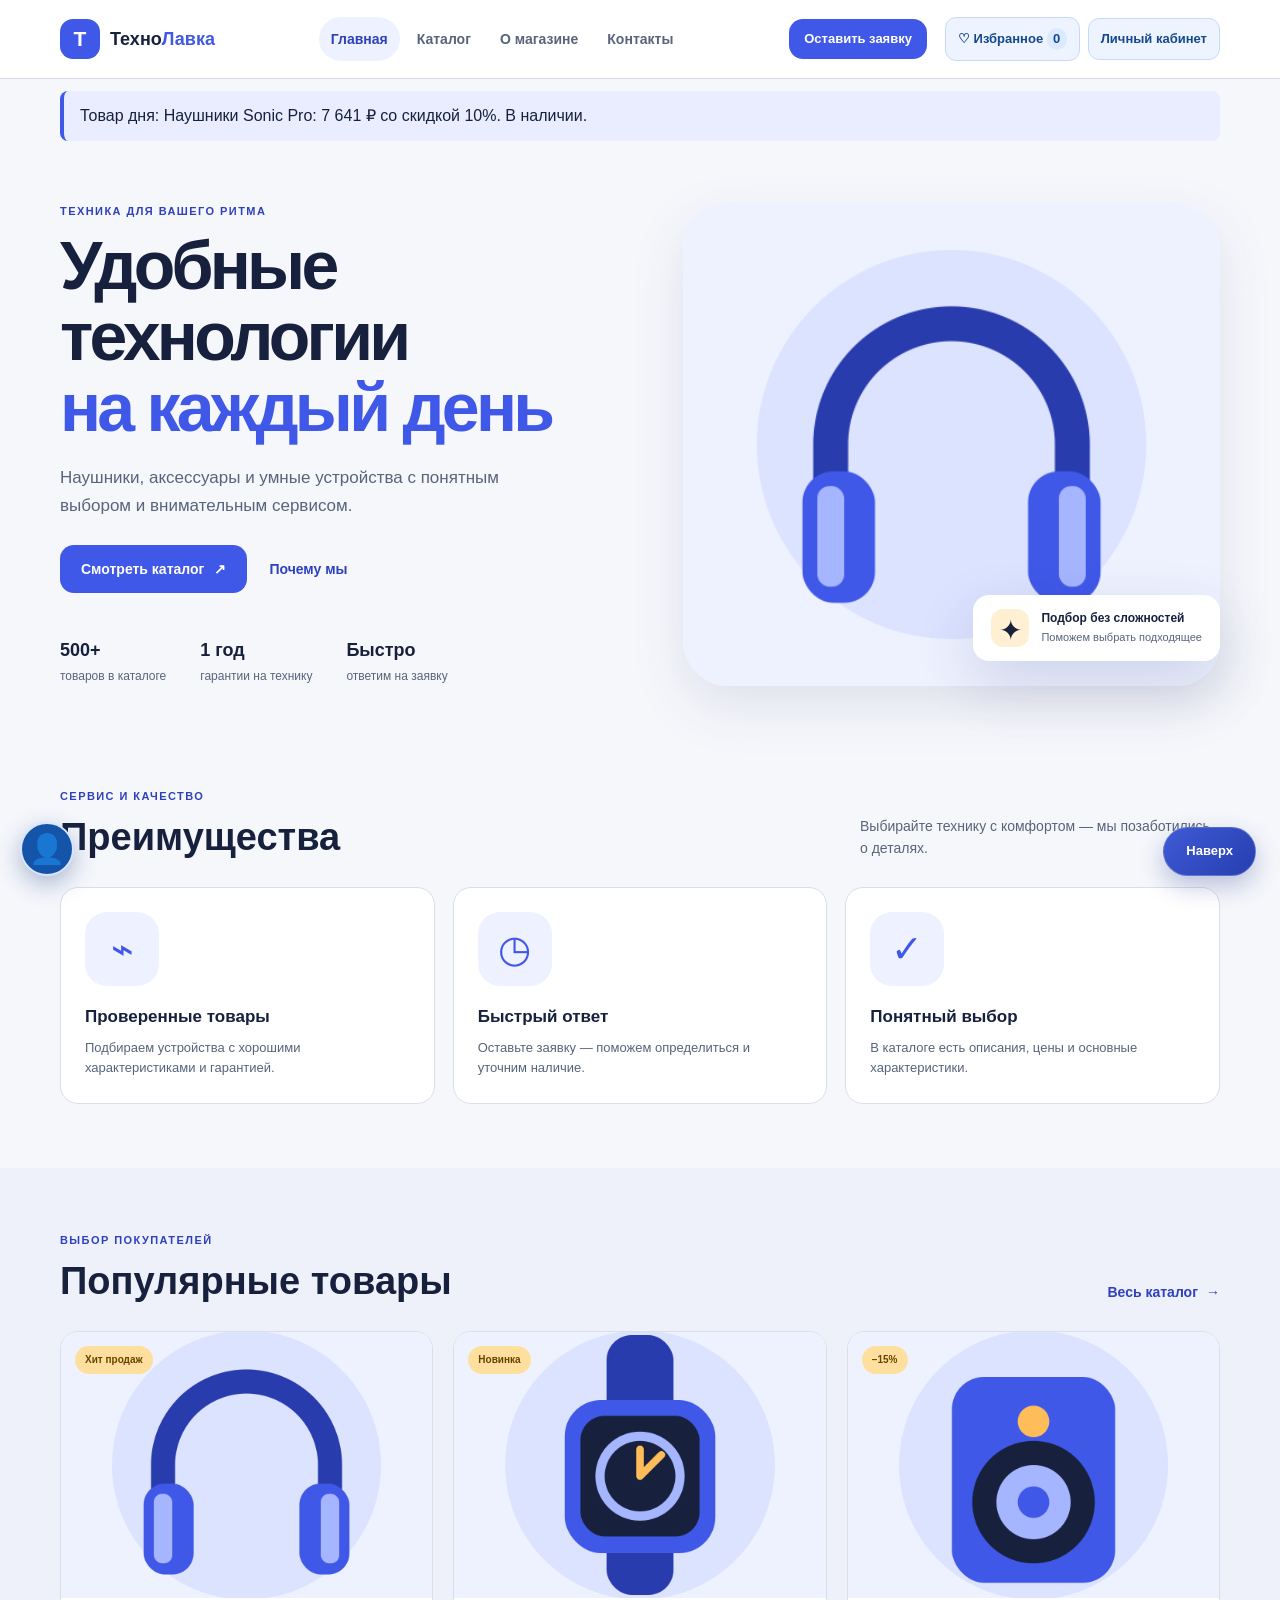
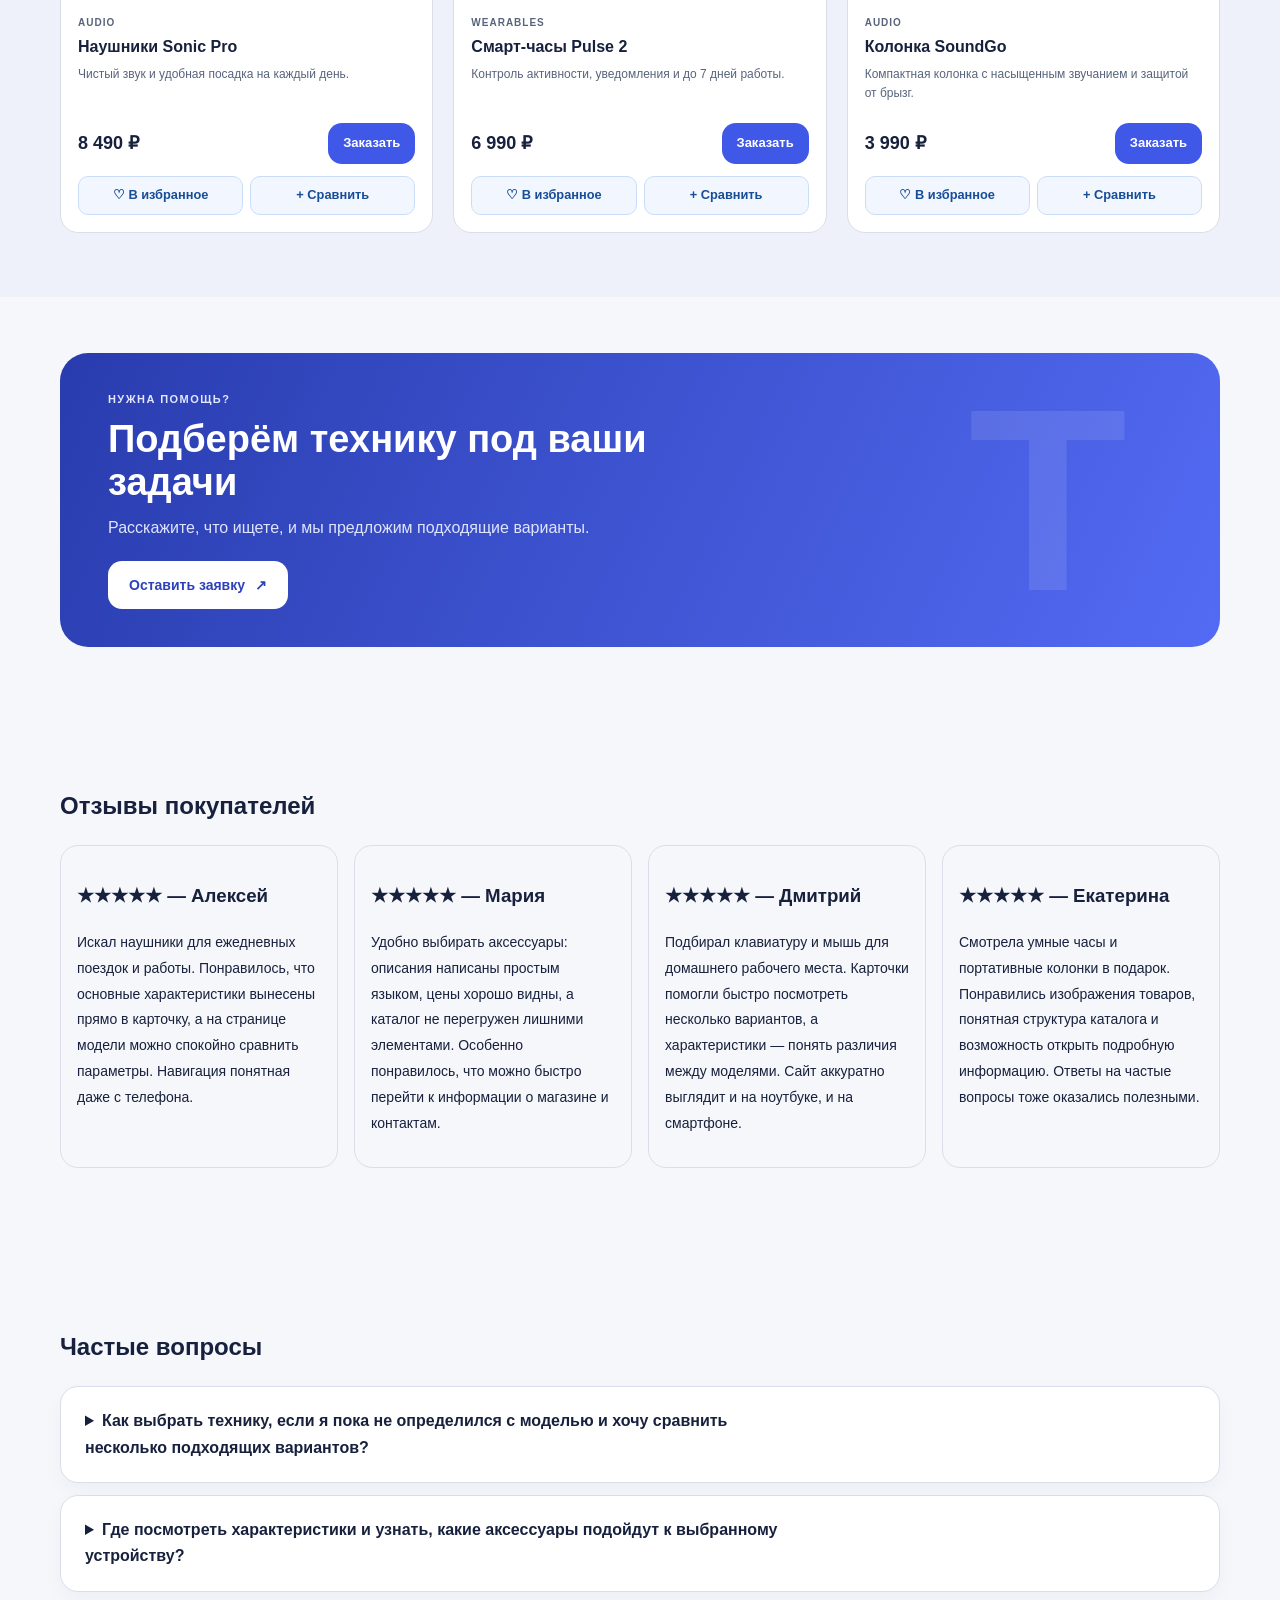
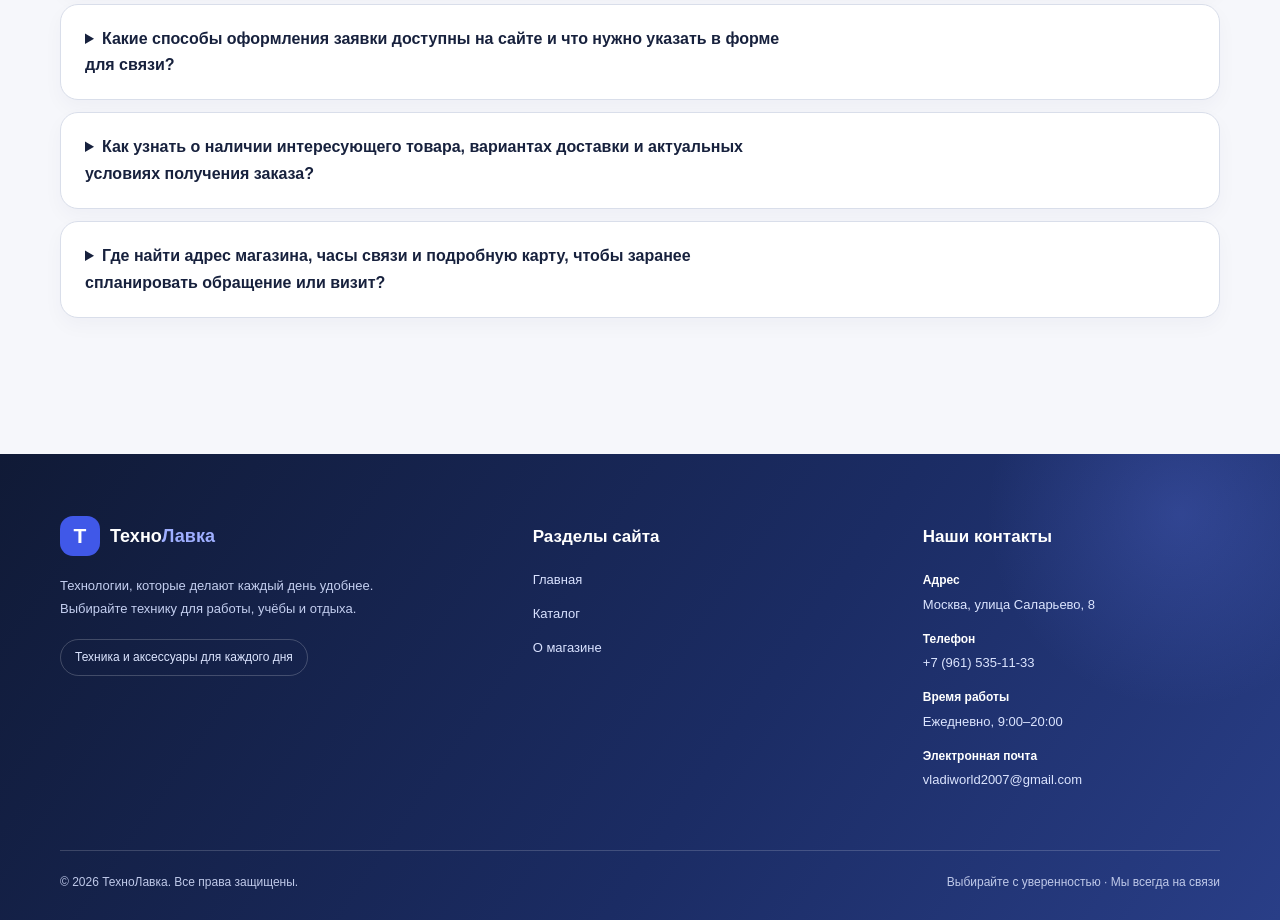
==== commit 5c700e31: "Update TechnoLavka website with new features" ====
--- a/index.html
+++ b/index.html
@@ -14,18 +14,18 @@
 <title>ТехноЛавка — техника для жизни</title>
 <link href="images/mark.svg" rel="icon" type="image/svg+xml"/>
 <link href="css/style.css" rel="stylesheet"/><link href="css/responsive.css" rel="stylesheet"/>
-<script defer="True" src="js/data.js"></script><script defer="" src="js/main.js"></script>
-</head>
+<script defer="True" src="js/data.js"></script><script defer="True" src="js/catalog-products.js"></script><script defer="" src="js/main.js"></script>
+<script defer="True" src="js/features.js"></script></head>
 <body id="top">
 <a class="skip-link" href="#main-content">Перейти к содержимому</a>
 <header class="site-header"><div class="site-header__inner container">
 <a aria-label="ТехноЛавка — главная" class="site-logo" href="index.html"><span aria-hidden="true" class="site-logo__mark">Т</span><span class="site-logo__text">Техно<span>Лавка</span></span></a>
-<nav aria-label="Основная навигация" class="site-nav"><ul class="site-nav__list"><li class="site-nav__item"><a aria-current="page" class="site-nav__link site-nav__link--active" href="index.html">Главная</a></li><li class="site-nav__item"><a class="site-nav__link" href="catalog.html">Каталог</a></li><li class="site-nav__item"><a class="site-nav__link" href="index.html#popular">Популярное</a></li><li class="site-nav__item"><a class="site-nav__link" href="index.html#advantages">Преимущества</a></li><li class="site-nav__item"><a class="site-nav__link" href="pages/about.html">О магазине</a></li><li class="site-nav__item"><a class="site-nav__link" href="contacts.html">Контакты</a></li></ul></nav>
+<nav aria-label="Основная навигация" class="site-nav"><ul class="site-nav__list"><li class="site-nav__item"><a aria-current="page" class="site-nav__link site-nav__link--active" href="index.html">Главная</a></li><li class="site-nav__item"><a class="site-nav__link" href="catalog.html">Каталог</a></li><li class="site-nav__item"><a class="site-nav__link" href="pages/about.html">О магазине</a></li><li class="site-nav__item"><a class="site-nav__link" href="contacts.html">Контакты</a></li></ul></nav>
 <a class="button button--small button--primary site-header__action" href="order.html">Оставить заявку</a>
 </div></header>
 <main id="main-content"><p aria-live="polite" class="js-message container" id="js-message"></p>
 <section aria-labelledby="hero-title" class="hero container"><div class="hero__content"><p class="eyebrow">Техника для вашего ритма</p><h1 class="hero__title" id="hero-title">Удобные технологии <span>на каждый день</span></h1><p class="hero__text">Наушники, аксессуары и умные устройства с понятным выбором и внимательным сервисом.</p><div class="hero__actions"><a class="button button--primary" href="catalog.html">Смотреть каталог <span aria-hidden="true">↗</span></a><a class="text-link" href="#advantages">Почему мы</a></div><ul class="hero__facts"><li><strong>500+</strong><span>товаров в каталоге</span></li><li><strong>1 год</strong><span>гарантии на технику</span></li><li><strong>Быстро</strong><span>ответим на заявку</span></li></ul></div><div class="hero__visual"><div class="hero__glow"></div><img alt="Наушники Sonic Pro" class="hero__image" decoding="async" height="360" loading="eager" sizes="(max-width: 767px) 100vw, (max-width: 1023px) 50vw, 33vw" src="images/headphones.svg" srcset="images/headphones-480.png 480w, images/headphones-960.png 960w" width="400"/><div class="hero__note"><span aria-hidden="true" class="hero__note-icon">✦</span><span><strong>Подбор без сложностей</strong><small>Поможем выбрать подходящее</small></span></div></div></section>
-<section aria-labelledby="advantages-title" class="section container" id="advantages"><div class="section-heading"><div><p class="eyebrow">Сервис и качество</p><h2 class="section-heading__title" id="advantages-title">Покупать легко</h2></div><p class="section-heading__text">Выбирайте технику с комфортом — мы позаботились о деталях.</p></div><div class="benefits-grid">
+<section aria-labelledby="advantages-title" class="section container" id="advantages"><div class="section-heading"><div><p class="eyebrow">Сервис и качество</p><h2 class="section-heading__title" id="advantages-title">Преимущества</h2></div><p class="section-heading__text">Выбирайте технику с комфортом — мы позаботились о деталях.</p></div><div class="benefits-grid">
 <article class="benefit-card"><span aria-hidden="true" class="benefit-card__icon">⌁</span><h3 class="benefit-card__title">Проверенные товары</h3><p class="benefit-card__text">Подбираем устройства с хорошими характеристиками и гарантией.</p></article>
 <article class="benefit-card"><span aria-hidden="true" class="benefit-card__icon">◷</span><h3 class="benefit-card__title">Быстрый ответ</h3><p class="benefit-card__text">Оставьте заявку — поможем определиться и уточним наличие.</p></article>
 <article class="benefit-card"><span aria-hidden="true" class="benefit-card__icon">✓</span><h3 class="benefit-card__title">Понятный выбор</h3><p class="benefit-card__text">В каталоге есть описания, цены и основные характеристики.</p></article>
@@ -52,38 +52,22 @@
 <div class="extra-grid">
 <article class="extra-card">
 <h3>★★★★★ — Алексей</h3>
-<p>Удобный каталог, быстро нашёл нужные наушники.</p>
+<p>Искал наушники для ежедневных поездок и работы. Понравилось, что основные характеристики вынесены прямо в карточку, а на странице модели можно спокойно сравнить параметры. Навигация понятная даже с телефона.</p>
 </article>
 <article class="extra-card">
 <h3>★★★★★ — Мария</h3>
-<p>Понравилось оформление и подробные характеристики.</p>
+<p>Удобно выбирать аксессуары: описания написаны простым языком, цены хорошо видны, а каталог не перегружен лишними элементами. Особенно понравилось, что можно быстро перейти к информации о магазине и контактам.</p>
 </article>
-</div>
+<article class="extra-card"><h3>★★★★★ — Дмитрий</h3><p>Подбирал клавиатуру и мышь для домашнего рабочего места. Карточки помогли быстро посмотреть несколько вариантов, а характеристики — понять различия между моделями. Сайт аккуратно выглядит и на ноутбуке, и на смартфоне.</p></article><article class="extra-card"><h3>★★★★★ — Екатерина</h3><p>Смотрела умные часы и портативные колонки в подарок. Понравились изображения товаров, понятная структура каталога и возможность открыть подробную информацию. Ответы на частые вопросы тоже оказались полезными.</p></article></div>
 </section>
 <section aria-labelledby="faq-title" class="section container">
 <h2 id="faq-title">Частые вопросы</h2>
-<details class="faq-item">
-<summary>Как оформить заказ?</summary>
-<p>Выберите товар и заполните форму заявки.</p>
-</details>
-<details class="faq-item">
-<summary>Можно ли вернуть товар?</summary>
-<p>Условия возврата уточняются при оформлении заказа.</p>
-</details>
-<details class="faq-item">
-<summary>Работает ли онлайн-оплата?</summary>
-<p>Нет, пока что оплата не подключена.</p>
-</details>
-</section>
+<details class="faq-item"><summary>Как выбрать технику, если я пока не определился с моделью и хочу сравнить несколько подходящих вариантов?</summary><p>Откройте каталог, посмотрите назначение устройств, цены и основные характеристики. Для уточнения деталей воспользуйтесь контактами магазина.</p></details><details class="faq-item"><summary>Где посмотреть характеристики и узнать, какие аксессуары подойдут к выбранному устройству?</summary><p>На странице товара представлены основные параметры. Если нужно сравнить совместимость, комплектацию или особенности использования, свяжитесь с нами.</p></details><details class="faq-item"><summary>Какие способы оформления заявки доступны на сайте и что нужно указать в форме для связи?</summary><p>Откройте страницу оформления заявки, укажите имя, телефон и интересующий товар. Форма проверяет корректность заполнения; для непосредственной связи используйте телефон или почту.</p></details><details class="faq-item"><summary>Как узнать о наличии интересующего товара, вариантах доставки и актуальных условиях получения заказа?</summary><p>Для уточнения наличия, сроков и вариантов получения обратитесь по телефону или электронной почте, указанным в разделе «Контакты».</p></details><details class="faq-item"><summary>Где найти адрес магазина, часы связи и подробную карту, чтобы заранее спланировать обращение или визит?</summary><p>На странице «Контакты» указаны телефон, электронная почта, адрес и карта. Перед посещением рекомендуем уточнить возможность личного приёма.</p></details></section>
 </main>
-<footer class="site-footer"><div class="container site-footer__inner">
-<div><a class="site-logo site-logo--footer" href="index.html"><span aria-hidden="true" class="site-logo__mark">Т</span><span class="site-logo__text">Техно<span>Лавка</span></span></a><p class="site-footer__note">Техника, которая делает каждый день удобнее.</p></div>
-<div class="site-footer__links"><a href="catalog.html">Каталог</a><a href="contacts.html">Контакты</a><a href="order.html">Оформить заявку</a></div>
-<p class="site-footer__copy">© 2026 ТехноЛавка </p>
-</div></footer>
+<footer class="site-footer"><div class="container footer-main"><div class="footer-brand"><a class="site-logo site-logo--footer" href="index.html"><span aria-hidden="true" class="site-logo__mark">Т</span><span class="site-logo__text">Техно<span>Лавка</span></span></a><p class="site-footer__note">Технологии, которые делают каждый день удобнее. Выбирайте технику для работы, учёбы и отдыха.</p><span class="footer-tag">Техника и аксессуары для каждого дня</span></div><nav aria-label="Навигация в подвале" class="footer-nav"><h2>Разделы сайта</h2><div class="site-footer__links"><a href="index.html">Главная</a><a href="catalog.html">Каталог</a><a href="pages/about.html">О магазине</a></div></nav><div class="footer-contact"><h2>Наши контакты</h2><p class="footer-contact__detail"><strong>Адрес</strong><span>Москва, улица Саларьево, 8</span></p><p class="footer-contact__detail"><strong>Телефон</strong><a href="tel:+79615351133">+7 (961) 535-11-33</a></p><p class="footer-contact__detail"><strong>Время работы</strong><span>Ежедневно, 9:00–20:00</span></p><p class="footer-contact__detail"><strong>Электронная почта</strong><a href="mailto:vladiworld2007@gmail.com">vladiworld2007@gmail.com</a></p></div></div><div class="container footer-bottom"><p class="site-footer__copy">© 2026 ТехноЛавка. Все права защищены.</p><p>Выбирайте с уверенностью · Мы всегда на связи</p></div></footer>
 <dialog aria-labelledby="order-dialog-title" class="order-dialog" id="order-dialog">
 <div class="order-dialog__header"><p class="eyebrow">Быстрая заявка</p><h2 class="order-dialog__title" id="order-dialog-title">Оформить заказ</h2><button aria-label="Закрыть окно" class="icon-button order-dialog__close" data-dialog-close="" type="button">×</button></div>
-<p class="order-dialog__intro">Оставьте контакты, и мы свяжемся с вами для подтверждения.</p>
+<p class="order-dialog__intro">Укажите товар и контактные данные. Для завершения оформления свяжитесь с нами через раздел «Контакты».</p>
 <form class="order-form" id="order-form">
 <input id="selected-product" name="product" type="hidden"/>
 <div class="form-field"><label class="form-field__label" for="dialog-name">Имя</label><input autocomplete="name" class="form-field__control" id="dialog-name" minlength="2" name="name" placeholder="Как к вам обращаться?" required="" type="text"/></div>
@@ -91,10 +75,8 @@
 <label class="form-check"><input class="form-check__input" name="agreement" required="" type="checkbox"/><span class="form-check__label">Согласен на обработку данных</span></label>
 <div class="order-form__actions"><button class="button button--primary" type="submit">Отправить заявку</button><button class="button button--quiet" data-dialog-close="" type="button">Отмена</button></div>
 </form>
-<p class="form-status" hidden="" id="dialog-status" role="status">Заявка принята. Мы скоро свяжемся с вами.</p>
+<p class="form-status" hidden="" id="dialog-status" role="status">Форма заполнена. Для продолжения оформления свяжитесь с нами через раздел «Контакты».</p>
 </dialog>
-<a aria-label="Вернуться наверх" class="back-to-top" href="#top">
-    ↑ Наверх
-</a>
+<a aria-label="Вернуться наверх страницы" class="back-to-top" href="#top">Наверх</a>
 </body>
 </html>
--- a/css/style.css
+++ b/css/style.css
@@ -29,3 +29,175 @@
 .site-footer{margin-top:45px;color:#dce2ff;background:#17213d}.site-footer__inner{display:grid;grid-template-columns:1fr auto;align-items:center;gap:20px;padding-block:30px}.site-logo--footer{color:#fff}.site-logo--footer .site-logo__text span{color:#9fafff}.site-footer__note{margin:8px 0 0;color:#aeb9db;font-size:11px}.site-footer__links{display:flex;flex-wrap:wrap;gap:17px}.site-footer__links a{color:#e3e7ff;font-size:12px;text-decoration:none}.site-footer__copy{grid-column:1/-1;padding-top:16px;margin:0;color:#b3bdd5;border-top:1px solid rgba(255,255,255,.12);font-size:10px}
 .order-dialog{position:fixed;width:min(460px,calc(100% - 28px));max-height:90vh;overflow-y:auto;padding:26px;color:var(--color-text);background:#fff;border:1px solid var(--color-border);border-radius:var(--radius-md);box-shadow:var(--shadow-float)}.order-dialog::backdrop{background:rgba(17,27,55,.58)}.order-dialog__header{position:relative}.order-dialog__title{margin:0;font-size:27px}.order-dialog__close{position:absolute;top:0;right:0;width:40px;height:40px;color:var(--color-text);background:#f2f4f9;border:0;border-radius:11px;font-size:23px}.order-dialog__intro{margin:8px 0 19px;color:var(--color-muted);font-size:13px}.order-form{display:grid;gap:15px}.order-form__actions{display:flex;flex-wrap:wrap;gap:9px}
 .back-to-top{position:fixed;bottom:24px;right:24px;padding:10px 14px;color:#fff;background:var(--color-primary);border-radius:12px;text-decoration:none;font-weight:700;z-index:100}.extra-grid{display:grid;grid-template-columns:repeat(auto-fit,minmax(240px,1fr));gap:16px}.extra-card,.faq-item{padding:16px;margin-bottom:12px;border:1px solid var(--color-border);border-radius:var(--radius-md)}.faq-item summary{cursor:pointer;font-weight:700}
+
+
+/* Обновление дизайна: карточки, длинные страницы, футер и кнопка наверх */
+.benefit-card__icon{width:74px!important;height:74px!important;min-width:74px;font-size:38px!important;border-radius:22px!important;display:grid;place-items:center}
+.contact-card__icon{width:64px;height:64px;font-size:30px;border-radius:19px}
+.order-page__icon{width:64px;height:64px;font-size:30px}
+.hero__note-icon{font-size:28px}
+.info-grid{display:grid;grid-template-columns:repeat(3,minmax(0,1fr));gap:20px}
+.info-card{background:#fff;border:1px solid var(--color-border);border-radius:20px;padding:28px;box-shadow:0 12px 30px rgba(24,42,98,.045)}
+.info-card__icon{width:64px;height:64px;border-radius:19px;background:#e9edff;color:#344bc7;display:grid;place-items:center;font-size:32px;font-weight:800;margin-bottom:19px}
+.info-card h3{font-size:20px;margin:0 0 12px}
+.info-card p{margin:0;color:var(--color-muted);font-size:14px;line-height:1.8}
+.about-content{align-items:start}
+.about-content__panel{padding:38px}
+.about-content__panel p{line-height:1.85}
+.about-disclaimer{border-left:3px solid #6077f2;padding:10px 15px;background:#f3f5ff;border-radius:0 9px 9px 0}
+.about-content__facts div{min-height:90px}
+.about-content__facts strong{font-size:30px}
+.story-timeline{display:grid;grid-template-columns:repeat(2,minmax(0,1fr));gap:20px}
+.story-step{display:flex;gap:22px;align-items:flex-start;background:#fff;border:1px solid var(--color-border);border-radius:20px;padding:28px}
+.story-step__number{font-size:28px;font-weight:900;color:#4b60d6}
+.story-step h3{margin:0 0 10px;font-size:20px}
+.story-step p{margin:0;color:var(--color-muted);font-size:14px;line-height:1.8}
+.about-bottom{display:flex;align-items:center;justify-content:space-between;gap:28px;padding-block:44px}
+.about-bottom h2{font-size:clamp(24px,3vw,38px);margin:5px 0 12px}
+.about-bottom p:not(.eyebrow){color:var(--color-muted);max-width:650px;line-height:1.7}
+.about-bottom__actions{display:flex;gap:12px;flex-wrap:wrap}
+.button--outline{background:transparent;border:1px solid #5268d9;color:#344bc7}
+.map-frame{border:1px solid #d8dff3;border-radius:22px;overflow:hidden;background:#e8eef8;box-shadow:0 15px 35px rgba(24,42,98,.09)}
+.map-frame iframe{width:100%;height:460px;display:block;border:0}
+.map-section__link{margin:16px 0 0}
+.contact-faq{max-width:900px}
+.contact-faq .faq-item,.faq-item{background:#fff;box-shadow:0 8px 20px rgba(24,42,98,.035);padding:21px 24px}
+.faq-item summary{font-size:15px;line-height:1.65}
+.faq-item p{color:var(--color-muted);line-height:1.75}
+.site-footer{position:relative;margin-top:60px;background:linear-gradient(125deg,#101a36 0%,#1b2c64 58%,#293e87 100%);color:#eaf0ff;overflow:hidden}
+.site-footer:before{content:"";position:absolute;right:-110px;top:-150px;width:420px;height:420px;background:radial-gradient(circle,rgba(106,131,255,.22),transparent 65%);pointer-events:none}
+.footer-main{position:relative;display:grid;grid-template-columns:1.25fr 1fr .9fr;gap:60px;padding-block:62px 46px}
+.footer-brand .site-footer__note{max-width:340px;font-size:13px;line-height:1.8;color:#c4cff0;margin:18px 0}
+.footer-tag{display:inline-block;border:1px solid rgba(255,255,255,.2);border-radius:100px;padding:8px 14px;color:#dce5ff;font-size:12px}
+.footer-nav h2,.footer-contact h2{font-size:17px;color:#fff;margin:7px 0 20px}
+.footer-nav .site-footer__links{display:grid;grid-template-columns:1fr 1fr;gap:14px 18px}
+.footer-nav .site-footer__links a{font-size:13px;color:#d9e2ff;transition:color .2s,transform .2s}
+.footer-nav .site-footer__links a:hover{color:#fff;transform:translateX(3px)}
+.footer-contact p{color:#c4cff0;font-size:13px;line-height:1.7}
+.footer-contact__link{display:inline-flex;align-items:center;gap:10px;margin-top:12px;padding:12px 17px;background:#f2b943;color:#17213d;border-radius:12px;font-weight:800;font-size:13px;text-decoration:none}
+.footer-contact__link:hover{background:#ffcc62}
+.footer-bottom{position:relative;border-top:1px solid rgba(255,255,255,.17);padding-block:22px 28px;display:flex;align-items:center;justify-content:space-between;gap:14px}
+.footer-bottom p,.footer-bottom .site-footer__copy{border:0;padding:0;margin:0;color:#bfc9e9;font-size:12px}
+.back-to-top{display:flex;align-items:center;gap:9px;bottom:24px;right:24px;padding:10px 18px 10px 10px;background:linear-gradient(135deg,#405ad6,#253eaf);border:1px solid rgba(255,255,255,.2);border-radius:999px;box-shadow:0 10px 25px rgba(29,49,139,.28);font-size:13px;transition:transform .2s,box-shadow .2s}
+.back-to-top:hover{transform:translateY(-4px);box-shadow:0 14px 30px rgba(29,49,139,.35)}
+.back-to-top__arrow{display:grid;place-items:center;width:32px;height:32px;border-radius:50%;background:rgba(255,255,255,.18);font-size:21px;line-height:1}
+@media(max-width:900px){
+ .footer-main{grid-template-columns:1fr 1fr;gap:30px}
+ .footer-contact{grid-column:1/-1}
+ .info-grid{grid-template-columns:repeat(2,minmax(0,1fr))}
+ .story-timeline{grid-template-columns:1fr}
+ .about-bottom{align-items:flex-start;flex-direction:column}
+}
+@media(max-width:600px){
+ .footer-main{grid-template-columns:1fr;padding-block:42px 30px;gap:30px}
+ .footer-contact{grid-column:auto}
+ .footer-bottom{align-items:flex-start;flex-direction:column}
+ .info-grid{grid-template-columns:1fr}
+ .info-card{padding:22px}
+ .story-step{padding:20px;gap:14px}
+ .about-content__panel{padding:22px}
+ .map-frame iframe{height:350px}
+ .back-to-top{bottom:12px;right:12px;padding:7px 12px 7px 7px}
+ .back-to-top__arrow{width:28px;height:28px}
+}
+@media(prefers-reduced-motion:reduce){.back-to-top,.footer-nav .site-footer__links a{transition:none}}
+
+/* Финальная доработка оформления */
+.contact-card__icon{width:76px;height:76px;min-width:76px;border-radius:22px;font-size:39px;line-height:1;box-shadow:0 8px 22px rgba(50,73,173,.10)}
+.info-card__icon{width:86px;height:86px;min-width:86px;border-radius:24px;font-size:43px;box-shadow:0 8px 22px rgba(50,73,173,.09)}
+.catalog-layout{align-items:start}
+.filter-panel{position:sticky;top:100px;align-self:start;max-height:calc(100vh - 116px);overflow-y:auto;scrollbar-width:thin}
+.footer-nav .site-footer__links{grid-template-columns:1fr;gap:13px}
+.footer-contact__detail{display:flex;flex-direction:column;align-items:flex-start;gap:3px;margin:0 0 13px}
+.footer-contact__detail strong{color:#fff;font-size:12px}
+.footer-contact__detail a,.footer-contact__detail span{color:#dce5ff;font-size:13px;text-decoration:none;overflow-wrap:anywhere}
+.footer-contact__detail a:hover{text-decoration:underline;color:#fff}
+.back-to-top{padding:13px 22px;justify-content:center;min-height:46px}
+.faq-item summary{font-size:16px;line-height:1.65;max-width:720px}
+.faq-item p{line-height:1.8}
+.extra-card p{font-size:14px;line-height:1.85}
+.about-showcase{grid-column:1/-1;display:grid;grid-template-columns:1.15fr .85fr;align-items:center;gap:24px;min-height:390px;margin-top:24px;padding:46px 54px;border-radius:30px;overflow:hidden;background:linear-gradient(125deg,#273da4,#4b67dd 58%,#7994ff);color:#fff;box-shadow:0 20px 45px rgba(44,63,157,.16)}
+.about-showcase__content h2{font-size:clamp(28px,3.1vw,43px);line-height:1.15;max-width:640px;margin:12px 0 18px}
+.about-showcase__content p:not(.eyebrow){font-size:15px;line-height:1.85;max-width:600px;color:#e5ebff;margin-bottom:25px}
+.about-showcase .eyebrow{color:#cbd8ff}
+.about-showcase__visual{position:relative;display:grid;place-items:center;min-height:290px}
+.about-showcase__visual::before{content:"";position:absolute;inset:12px;border-radius:50%;background:rgba(255,255,255,.16);filter:blur(5px)}
+.about-showcase__visual img{position:relative;display:block;width:min(100%,410px);height:auto;filter:drop-shadow(0 20px 22px rgba(15,29,98,.25));border-radius:24px}
+@media(max-width:900px){.filter-panel{top:75px}.about-showcase{padding:32px;grid-template-columns:1fr 1fr}}
+@media(max-width:767px){.filter-panel{position:static;max-height:none;overflow:visible}.about-showcase{grid-template-columns:1fr;padding:28px 24px;gap:5px}.about-showcase__visual{min-height:180px}.about-showcase__visual img{max-width:270px}.contact-card__icon{width:68px;height:68px;font-size:34px}.info-card__icon{width:74px;height:74px;font-size:37px}}
+
+.about-showcase{width:min(calc(100% - 40px),1160px);margin-inline:auto}
+@media(max-width:600px){.about-showcase{width:calc(100% - 28px)}}
+
+
+/* Interactive store tools */
+.dialog-product-preview{display:flex;align-items:center;gap:16px;padding:12px 14px;margin:12px 0 18px;background:#f0f5ff;border:1px solid #d8e5ff;border-radius:18px}
+.dialog-product-preview[hidden]{display:none}
+.dialog-product-preview img{width:100px;height:94px;object-fit:contain;flex-shrink:0}
+.dialog-product-preview strong{display:block;font-size:1.05rem;color:#172a4b}
+.dialog-product-preview p{margin:4px 0;color:#52617b;font-size:.9rem}
+.dialog-product-preview b{color:#1c59b5}
+.feature-dock{position:fixed;z-index:90;right:16px;bottom:90px;display:flex;flex-direction:column;gap:6px;max-width:190px}
+.feature-dock button{border:1px solid #c8d9f8;background:#fff;color:#15478e;border-radius:12px;padding:9px 12px;text-align:left;font-family:inherit;font-size:13px;font-weight:600;line-height:1.3;box-shadow:0 5px 20px #163d7220;cursor:pointer}
+.feature-dock button:hover,.feature-dock button:focus-visible{background:#eaf2ff;border-color:#5c8fe2}
+.feature-dock span{background:#dbeafe;padding:2px 6px;border-radius:99px}
+.feature-dialog{width:min(94vw,600px);max-height:85vh;overflow:auto;border:0;border-radius:24px;padding:25px;box-shadow:0 24px 70px #071e4870;color:#1b2c47}
+.feature-dialog::backdrop{background:#0b1f46a6}
+.feature-dialog__head{display:flex;justify-content:space-between;align-items:center;gap:12px;margin-bottom:16px}
+.feature-dialog__head h2{font-size:1.5rem;margin:0}
+.feature-dialog__close{border:0;background:#eaf2ff;border-radius:50%;font-size:26px;width:38px;height:38px;cursor:pointer}
+.feature-muted{color:#596a82;line-height:1.6}
+.feature-form{display:grid;gap:12px;margin:16px 0}
+.feature-form label{display:grid;gap:5px;font-weight:600}
+.feature-form input,.feature-form select,.chat-form input{min-width:0;width:100%;border:1px solid #bfcee3;border-radius:10px;padding:11px;background:#fff;color:#172a4b}
+.feature-result{display:block;line-height:1.7;font-weight:600;color:#1452a3;margin-top:12px}
+.feature-product{display:flex;align-items:center;gap:12px;border-bottom:1px solid #e4e9f2;padding:12px 0}
+.feature-product img{width:85px;height:85px;object-fit:contain}
+.feature-product p{margin:4px 0;color:#637189;font-size:.88rem}
+.feature-remove{margin:6px 0 14px;border:1px solid #c8d9f8;border-radius:9px;padding:7px 10px;background:white;color:#1452a3;cursor:pointer}
+.compare-table-wrap{overflow-x:auto}
+.compare-table{width:100%;border-collapse:collapse;min-width:450px}
+.compare-table th,.compare-table td{border-bottom:1px solid #e1e8f3;padding:12px 8px;text-align:left;vertical-align:top}
+.compare-table button{border:0;background:#eaf2ff;border-radius:9px;padding:7px;cursor:pointer}
+.chat-history{max-height:280px;overflow-y:auto;background:#f4f7fc;padding:12px;border-radius:14px;display:grid;gap:8px}
+.chat-bubble{margin:0;background:#fff;border-radius:12px;padding:10px;line-height:1.5}
+.chat-bubble--own{background:#dceaff;margin-left:15%}
+.chat-form{display:flex;gap:8px;margin-top:12px}
+.product-extra-actions{display:flex;gap:7px;flex-wrap:wrap;padding-top:12px}
+.product-extra-actions button{flex:1;min-width:110px;border:1px solid #cbdcf6;background:#f1f6ff;color:#174d97;border-radius:10px;padding:8px 5px;cursor:pointer;font-size:.8rem;font-weight:600}
+.product-extra-actions button[aria-pressed="true"]{background:#dceaff;border-color:#6b9ce3}
+.about-showcase{margin:30px auto 48px;max-width:1200px}
+@media(max-width:768px){.feature-dock{left:8px;right:8px;bottom:8px;max-width:none;display:grid;grid-template-columns:repeat(5,minmax(0,1fr));gap:3px}.feature-dock button{font-size:10px;text-align:center;padding:8px 2px;overflow-wrap:anywhere}.feature-dialog{padding:18px}.back-to-top{bottom:85px!important}.chat-form{flex-direction:column}.dialog-product-preview img{width:72px;height:72px}}
+@media(min-width:769px){.back-to-top{right:220px!important}}
+
+/* Final positioning of shopping tools */
+.header-feature-tools{display:flex;align-items:center;gap:8px;flex-shrink:0}
+.header-feature-tools button,.catalog-compare-button{font:inherit;font-size:13px;font-weight:700;white-space:nowrap;color:#16488d;background:#edf4ff;border:1px solid #c8d9f8;border-radius:11px;padding:10px 12px;cursor:pointer}
+.header-feature-tools button:hover,.catalog-compare-button:hover{background:#dceaff}
+.header-feature-tools span,.catalog-compare-button span{display:inline-block;min-width:20px;text-align:center;background:#dbeafe;border-radius:99px;padding:1px 5px}
+.chat-launcher{position:fixed;bottom:24px;left:20px;z-index:89;width:54px;height:54px;border-radius:50%;border:2px solid #d8e5ff;background:#1555a9;color:#fff;box-shadow:0 8px 25px #0c367b55;font-size:29px;cursor:pointer;display:grid;place-items:center}
+.chat-launcher:hover{background:#0d397c}
+.catalog-results__top{display:flex;align-items:center;gap:12px;flex-wrap:wrap}
+.catalog-results__top .sort-control{margin-left:auto;min-width:0}
+.catalog-results__top .catalog-compare-button{flex-shrink:0}
+.dialog-product-preview{flex-wrap:wrap}
+.dialog-calculator-button{margin-left:auto;flex-basis:100%;width:fit-content}
+@media(max-width:1100px){.site-header__inner{flex-wrap:wrap}.header-feature-tools{order:1}.site-logo{order:2}.site-nav{order:4;width:100%}.site-header__action{order:3;margin-left:auto}}
+@media(max-width:650px){.header-feature-tools{gap:4px}.header-feature-tools button{font-size:11px;padding:8px 7px}.chat-launcher{bottom:18px;left:12px;width:48px;height:48px}.catalog-results__top .sort-control{margin-left:0}.catalog-results__top{justify-content:space-between}.catalog-compare-button{font-size:12px}.dialog-calculator-button{width:100%}}
+/* Back-to-top is again in its original bottom-right corner. */
+.back-to-top{right:24px!important;bottom:24px!important}
+@media(max-width:650px){.back-to-top{right:12px!important;bottom:18px!important}}
+
+/* Header actions: application, favorites, account — in this order on the right. */
+.site-header__inner .site-header__action{order:3;margin-left:auto}
+.site-header__inner .header-feature-tools{order:4;margin-left:0}
+@media(max-width:1100px){
+ .site-header__inner .site-logo{order:1}
+ .site-header__inner .site-nav{order:5;width:100%}
+ .site-header__inner .site-header__action{order:3;margin-left:auto}
+ .site-header__inner .header-feature-tools{order:4}
+}
+@media(max-width:650px){
+ .site-header__inner .site-header__action{margin-left:auto}
+ .site-header__inner .header-feature-tools{flex-wrap:wrap;justify-content:flex-end}
+}
